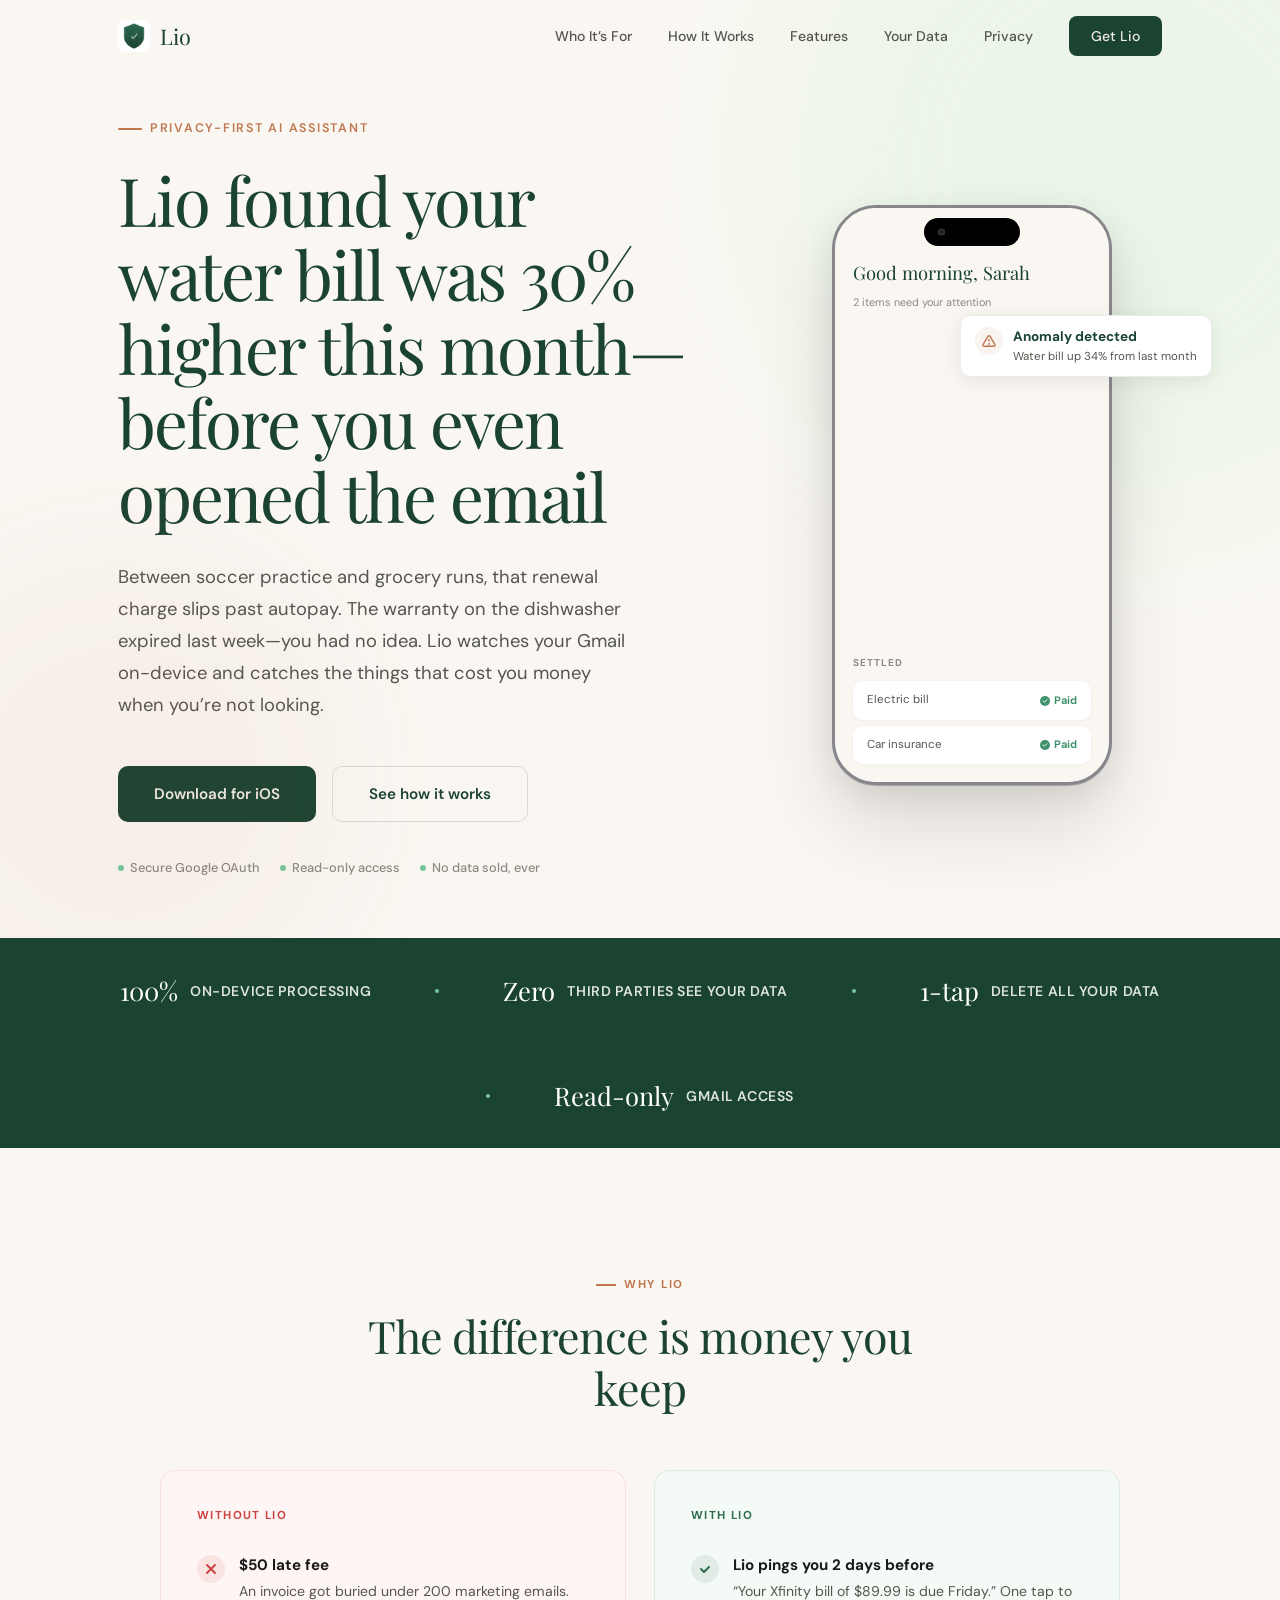
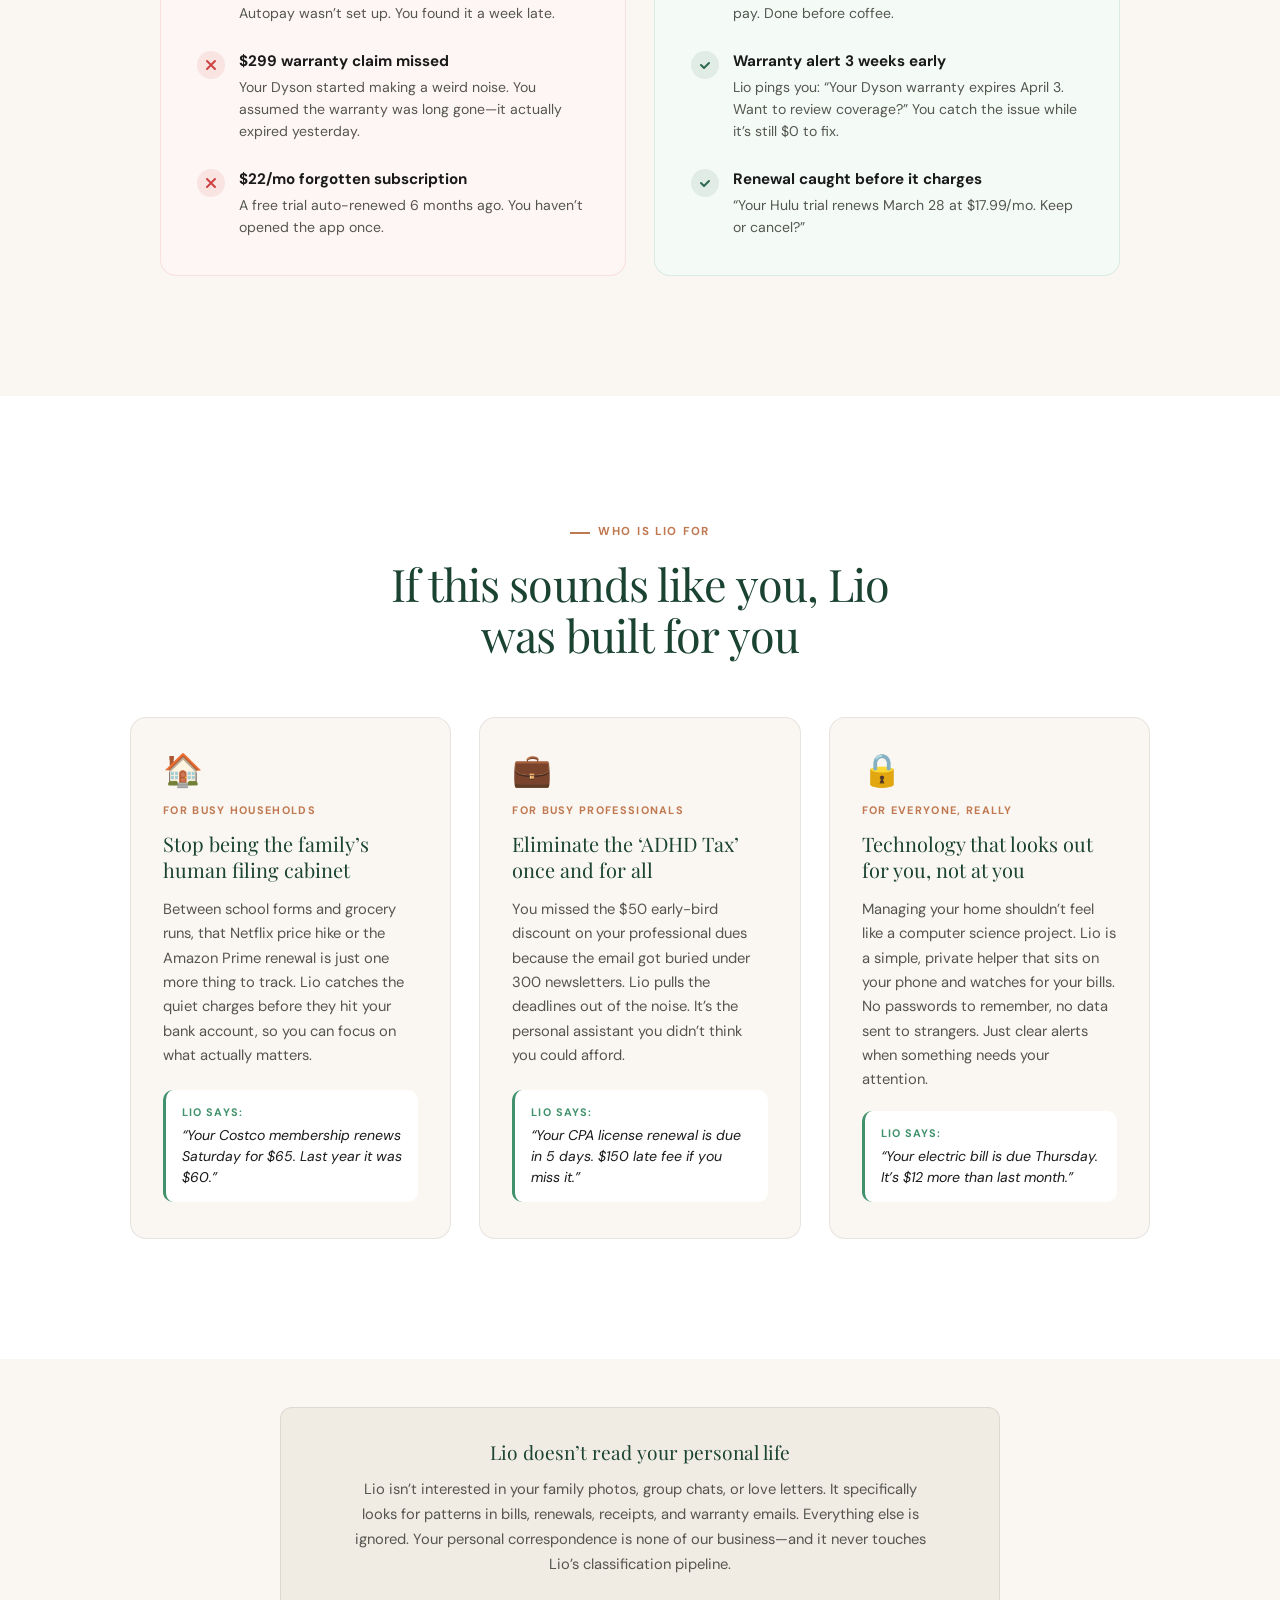
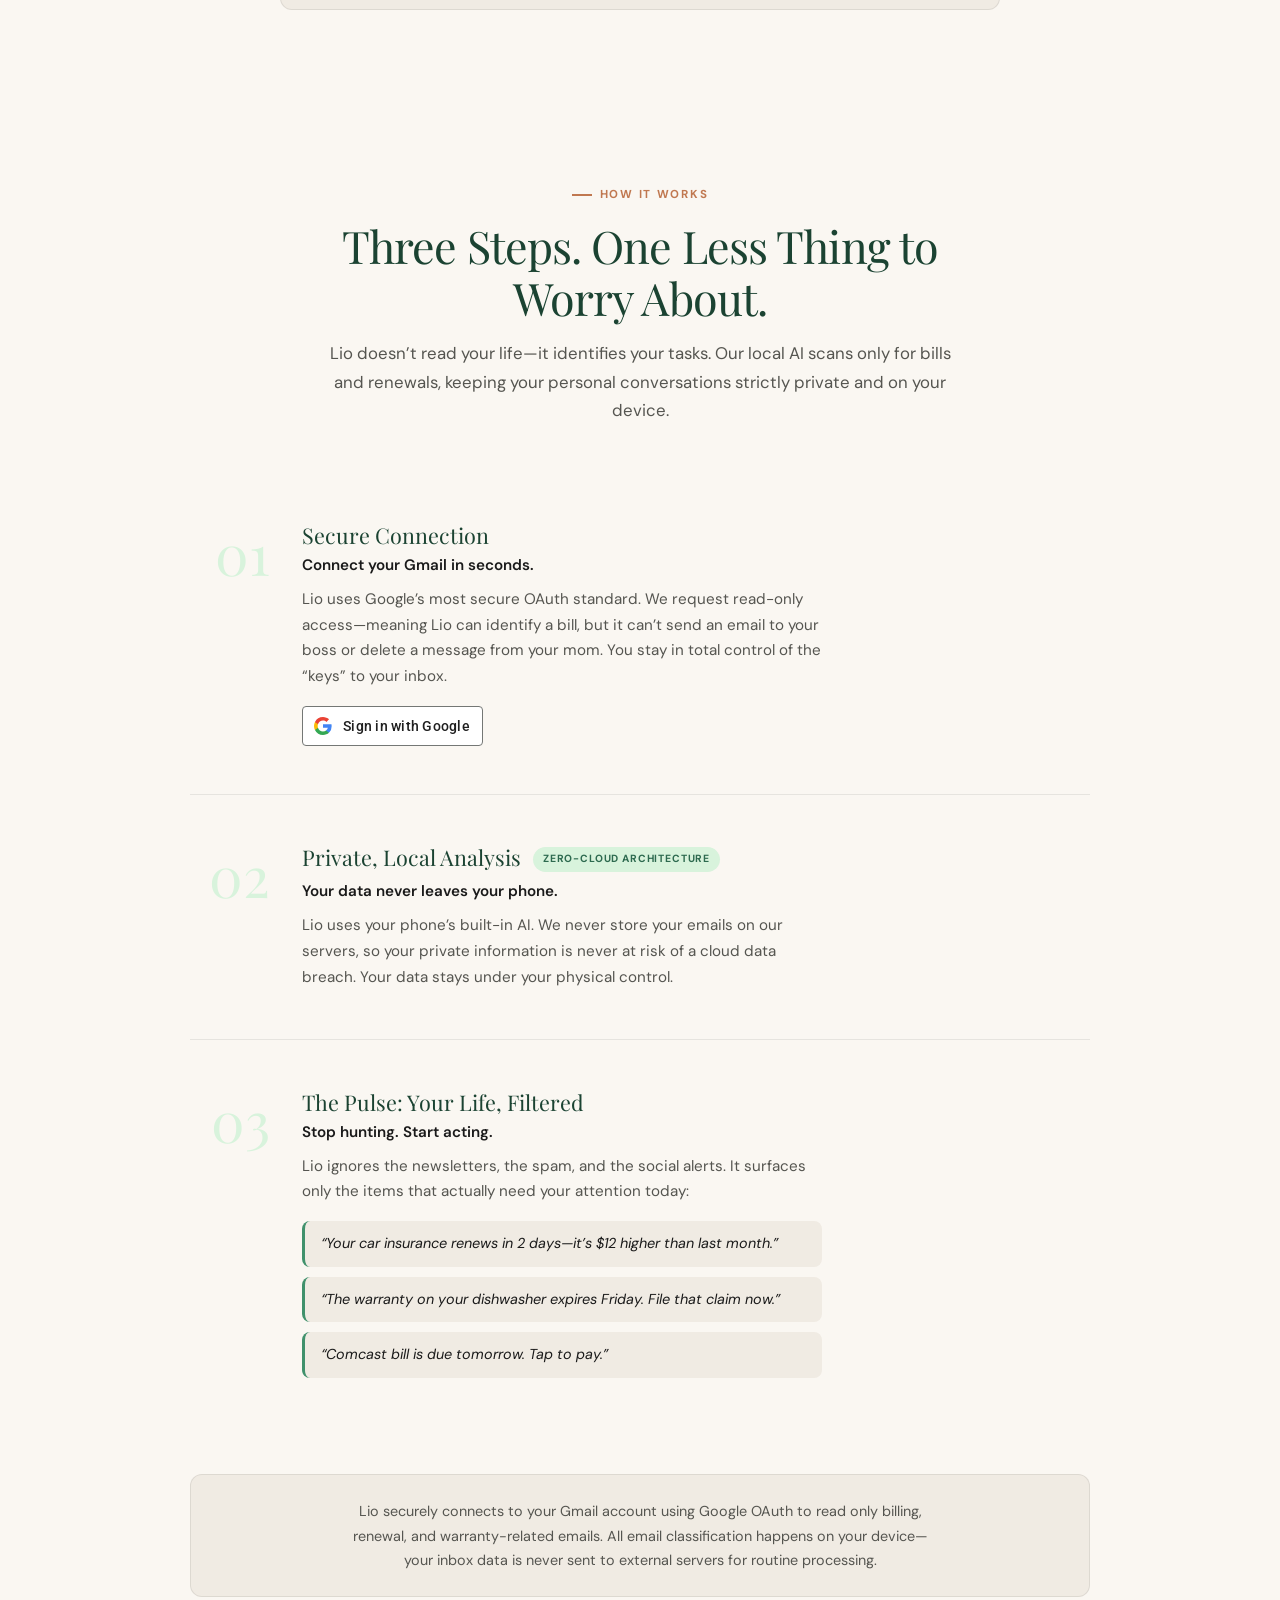
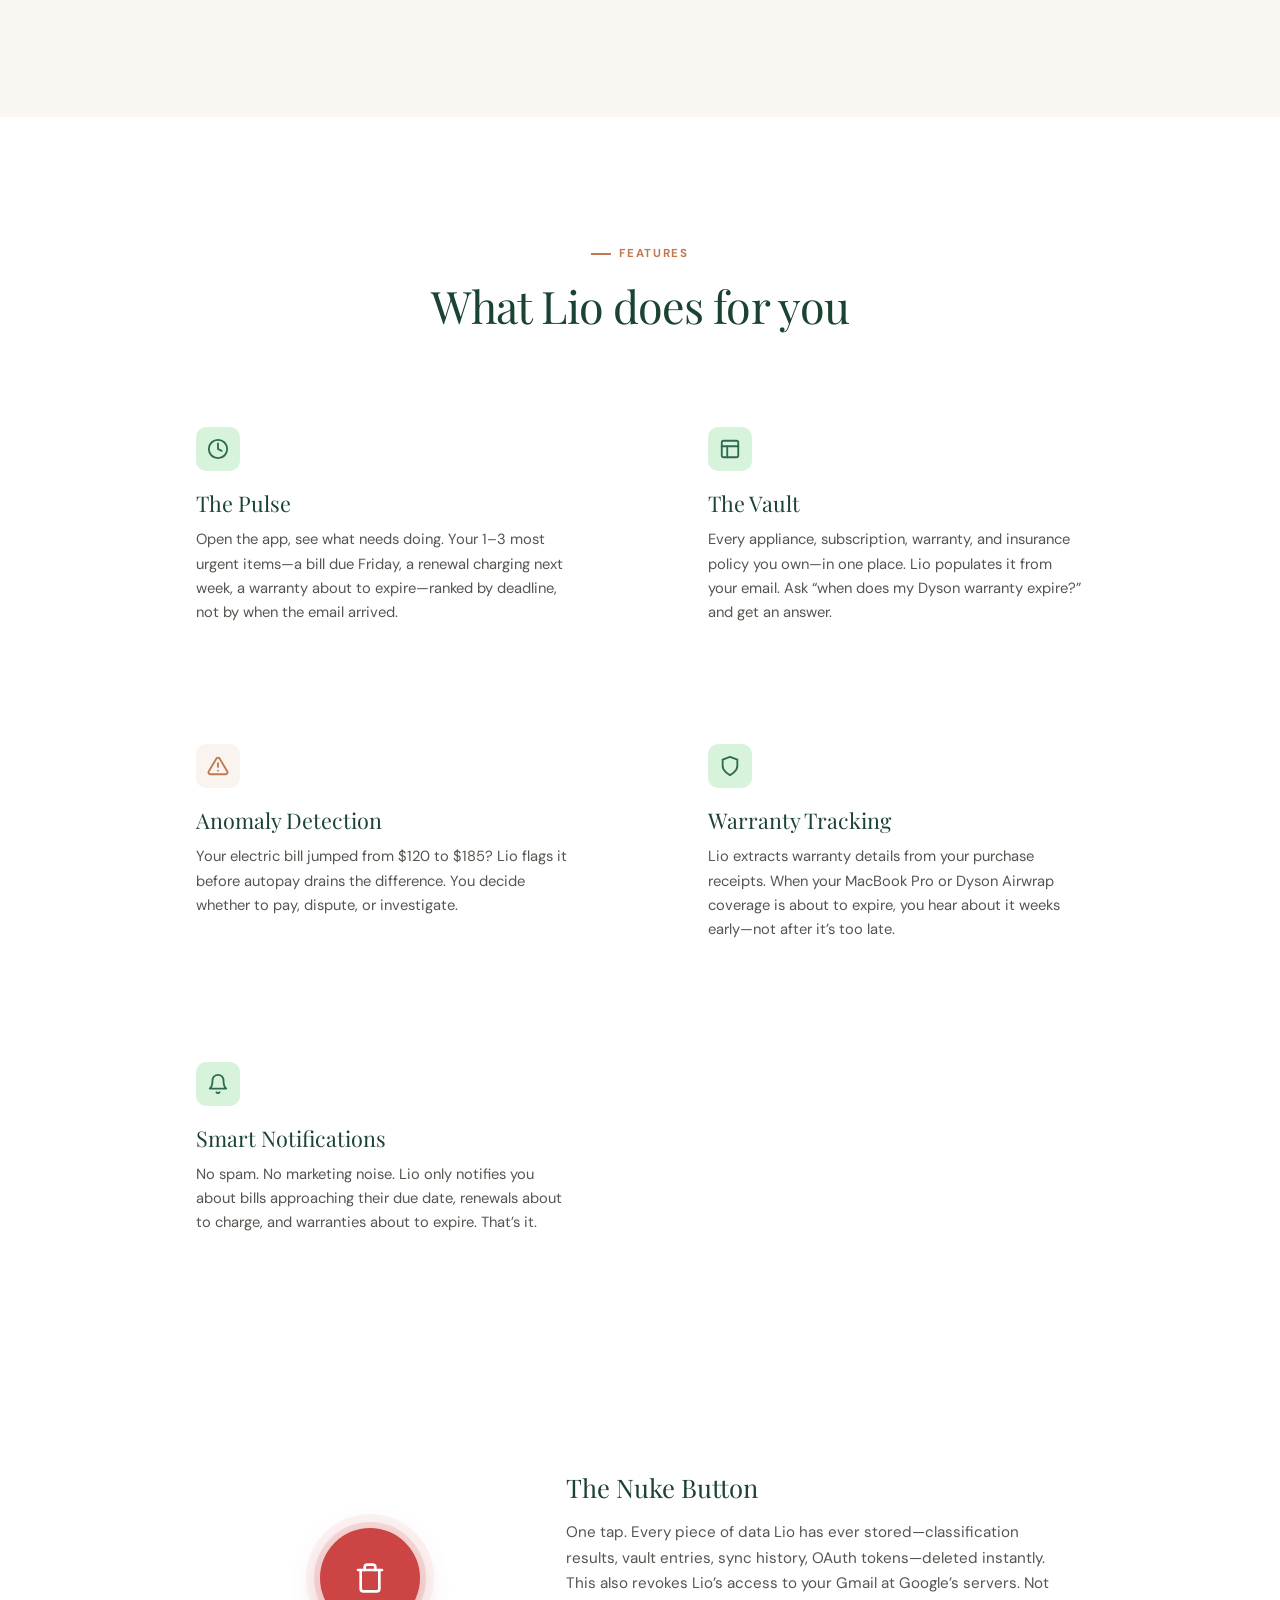
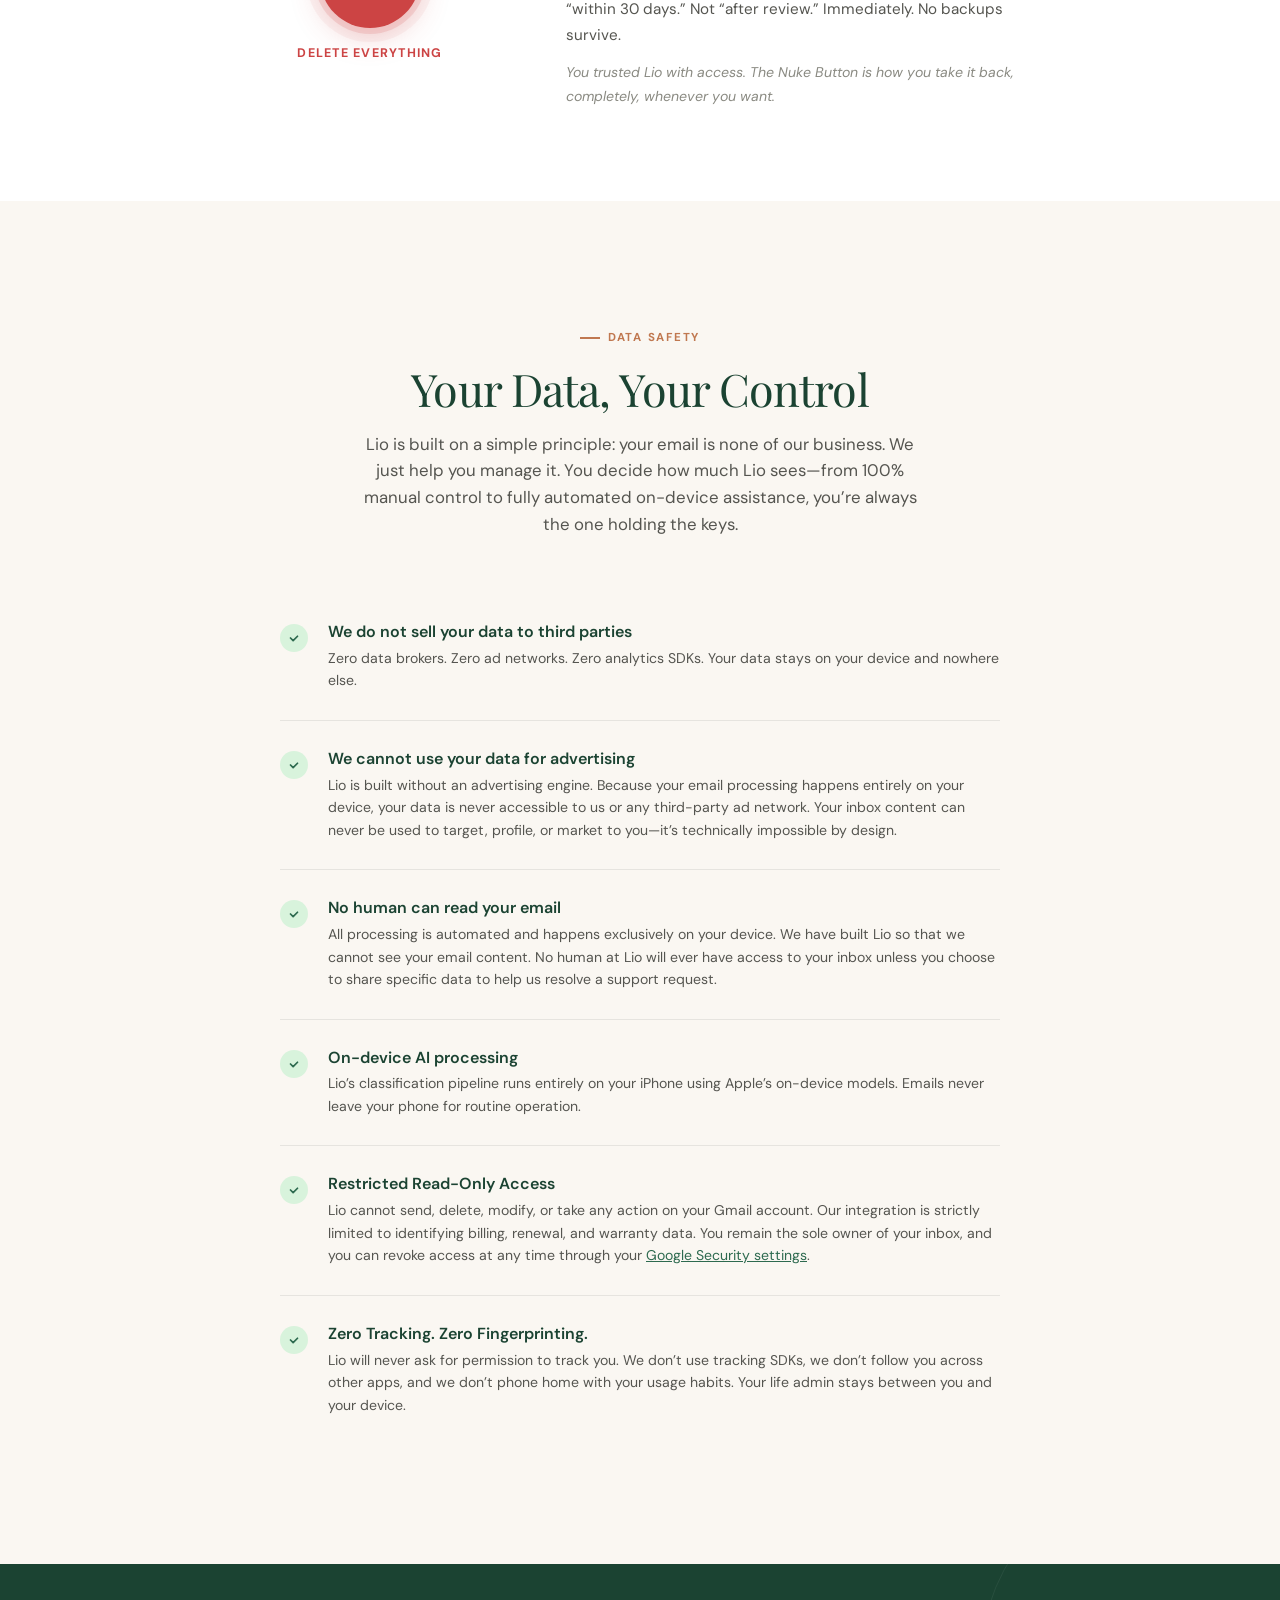
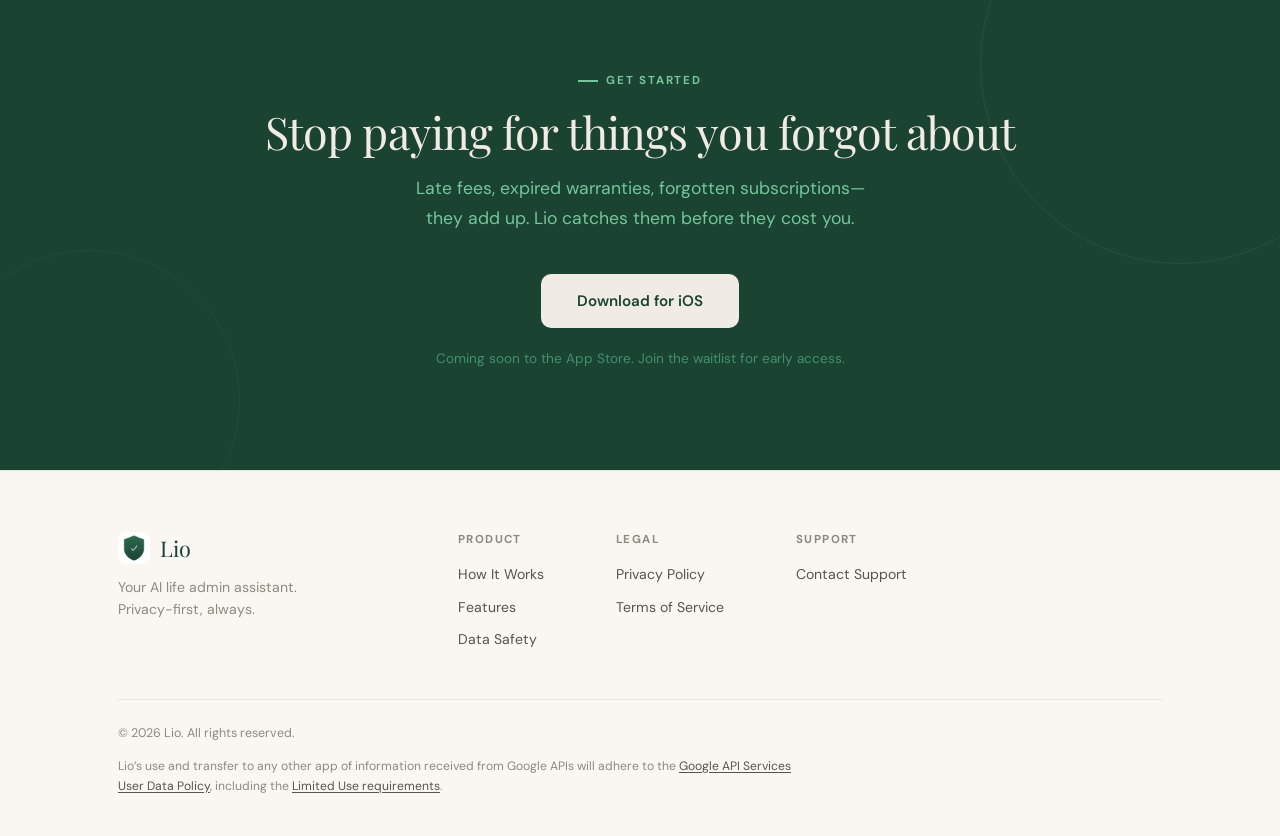
==== index.html @ 4fc25517 "v2: Persona-targeted landing page for Lio New "Who is Lio for?" section with three persona cards: - " ====
<!DOCTYPE html>
<html lang="en">
<head>
  <meta charset="UTF-8">
  <meta name="viewport" content="width=device-width, initial-scale=1.0">
  <title>Lio — Your AI Life Admin Assistant</title>
  <meta name="description" content="Lio scans your Gmail for bills, renewals, and warranties — so you never miss a payment or lose a receipt again. Privacy-first. On-device AI.">
  <meta property="og:title" content="Lio — Your AI Life Admin Assistant">
  <meta property="og:description" content="Lio found your water bill was 30% higher this month before you even opened the email.">
  <meta property="og:url" content="https://getlio.app">
  <meta property="og:type" content="website">
  <link rel="icon" href="/assets/favicon.png" type="image/png">
  <link rel="preconnect" href="https://fonts.googleapis.com">
  <link rel="preconnect" href="https://fonts.gstatic.com" crossorigin>
  <link href="https://fonts.googleapis.com/css2?family=DM+Sans:wght@400;500;600;700&family=Playfair+Display:ital,wght@0,400;0,600;1,400&family=JetBrains+Mono:wght@500;700&family=Roboto:wght@500&display=swap" rel="stylesheet">
  <link rel="stylesheet" href="/styles.css">
</head>
<body>

  <!-- ==================== Nav ==================== -->
  <nav class="nav">
    <div class="container nav-inner">
      <a href="/" class="nav-logo">
        <img src="/assets/logo.png" alt="Lio" class="logo-img" width="32" height="32">
        <span class="logo-text">Lio</span>
      </a>
      <div class="nav-links">
        <a href="#who">Who It&rsquo;s For</a>
        <a href="#how-it-works">How It Works</a>
        <a href="#features">Features</a>
        <a href="#your-data">Your Data</a>
        <a href="/privacy/">Privacy</a>
        <a href="#get-lio" class="btn-nav">Get Lio</a>
      </div>
      <button class="nav-toggle" aria-label="Toggle navigation">
        <span></span><span></span><span></span>
      </button>
    </div>
  </nav>

  <!-- ==================== Hero ==================== -->
  <section class="hero">
    <div class="container hero-inner">
      <div class="hero-content">
        <div class="hero-eyebrow">Privacy-first AI assistant</div>
        <h1>Lio found your water bill was 30% higher this month&mdash;before you even opened the email</h1>
        <p class="hero-body">Between soccer practice and grocery runs, that renewal charge slips past autopay. The warranty on the dishwasher expired last week&mdash;you had no idea. Lio watches your Gmail on-device and catches the things that cost you money when you&rsquo;re not looking.</p>
        <div class="hero-actions">
          <a href="#get-lio" class="btn btn-primary">Download for iOS</a>
          <a href="#how-it-works" class="btn btn-secondary">See how it works</a>
        </div>
        <div class="hero-proof">
          <span class="proof-chip"><span class="dot"></span> Secure Google OAuth</span>
          <span class="proof-chip"><span class="dot"></span> Read-only access</span>
          <span class="proof-chip"><span class="dot"></span> No data sold, ever</span>
        </div>
      </div>

      <div class="hero-visual">
        <div class="phone-wrap">
          <!-- Kitchen counter context -->
          <div class="phone-context">
            <div class="phone-shadow"></div>
          </div>
          <div class="phone">
            <div class="phone-notch" aria-hidden="true"></div>
            <div class="phone-screen">
              <div class="ps-header">
                <span class="ps-greeting">Good morning, Sarah</span>
                <span class="ps-sub">2 items need your attention</span>
              </div>
              <div class="ps-cards">
                <div class="ps-card">
                  <div class="ps-card-label">Due Friday</div>
                  <div class="ps-card-vendor">Xfinity Internet</div>
                  <div class="ps-card-amount">$89.99</div>
                  <span class="ps-card-btn">Pay Now</span>
                </div>
                <div class="ps-card">
                  <div class="ps-card-label">Warranty expires Apr 3</div>
                  <div class="ps-card-vendor">MacBook Pro 14&Prime;</div>
                  <div class="ps-card-amount">16 days left</div>
                  <span class="ps-card-btn">View Coverage</span>
                </div>
                <div class="ps-card">
                  <div class="ps-card-label">Renews Mar 28</div>
                  <div class="ps-card-vendor">Dyson Airwrap Plan</div>
                  <div class="ps-card-amount">$14.99/mo</div>
                  <span class="ps-card-btn">Review</span>
                </div>
              </div>
              <div class="ps-settled">
                <div class="ps-settled-header">Settled</div>
                <div class="ps-mini">
                  <span class="ps-mini-name">Electric bill</span>
                  <span class="ps-mini-status">
                    <svg width="10" height="10" viewBox="0 0 16 16" fill="none"><circle cx="8" cy="8" r="8" fill="#40916C"/><path d="M5 8l2 2 4-4" stroke="#fff" stroke-width="1.5" stroke-linecap="round" stroke-linejoin="round"/></svg>
                    Paid
                  </span>
                </div>
                <div class="ps-mini">
                  <span class="ps-mini-name">Car insurance</span>
                  <span class="ps-mini-status">
                    <svg width="10" height="10" viewBox="0 0 16 16" fill="none"><circle cx="8" cy="8" r="8" fill="#40916C"/><path d="M5 8l2 2 4-4" stroke="#fff" stroke-width="1.5" stroke-linecap="round" stroke-linejoin="round"/></svg>
                    Paid
                  </span>
                </div>
              </div>
            </div>
          </div>
          <div class="phone-annotation">
            <span class="annotation-icon">
              <svg width="14" height="14" viewBox="0 0 24 24" fill="none" stroke="#C07850" stroke-width="2.5"><path d="M10.29 3.86L1.82 18a2 2 0 001.71 3h16.94a2 2 0 001.71-3L13.71 3.86a2 2 0 00-3.42 0z"/><line x1="12" y1="9" x2="12" y2="13"/><circle cx="12" cy="17" r="0.5" fill="#C07850"/></svg>
            </span>
            <div>
              <strong>Anomaly detected</strong>
              Water bill up 34% from last month
            </div>
          </div>
        </div>
      </div>
    </div>
  </section>

  <!-- ==================== Stats Bar ==================== -->
  <section class="stats-bar">
    <div class="container">
      <div class="stats-track">
        <div class="stat-item">
          <span class="stat-val">100%</span>
          <span class="stat-lbl">On-device processing</span>
        </div>
        <span class="stat-dot"></span>
        <div class="stat-item">
          <span class="stat-val">Zero</span>
          <span class="stat-lbl">Third parties see your data</span>
        </div>
        <span class="stat-dot"></span>
        <div class="stat-item">
          <span class="stat-val">1-tap</span>
          <span class="stat-lbl">Delete all your data</span>
        </div>
        <span class="stat-dot"></span>
        <div class="stat-item">
          <span class="stat-val">Read-only</span>
          <span class="stat-lbl">Gmail access</span>
        </div>
      </div>
    </div>
  </section>

  <!-- ==================== Before / After ==================== -->
  <section class="section" id="before-after">
    <div class="container">
      <div style="text-align:center; max-width:560px; margin: 0 auto 56px;">
        <span class="section-label reveal">Why Lio</span>
        <h2 class="reveal">The difference is money you keep</h2>
      </div>

      <div class="ba-grid">
        <div class="ba-card ba-before reveal">
          <div class="ba-label">Without Lio</div>
          <div class="ba-items">
            <div class="ba-item">
              <span class="ba-icon ba-icon-bad">
                <svg width="16" height="16" viewBox="0 0 16 16" fill="none"><path d="M4 4l8 8M12 4l-8 8" stroke="#C44" stroke-width="2" stroke-linecap="round"/></svg>
              </span>
              <div>
                <strong>$50 late fee</strong>
                <p>An invoice got buried under 200 marketing emails. Autopay wasn&rsquo;t set up. You found it a week late.</p>
              </div>
            </div>
            <div class="ba-item">
              <span class="ba-icon ba-icon-bad">
                <svg width="16" height="16" viewBox="0 0 16 16" fill="none"><path d="M4 4l8 8M12 4l-8 8" stroke="#C44" stroke-width="2" stroke-linecap="round"/></svg>
              </span>
              <div>
                <strong>$299 warranty claim missed</strong>
                <p>Your Dyson started making a weird noise. You assumed the warranty was long gone&mdash;it actually expired yesterday.</p>
              </div>
            </div>
            <div class="ba-item">
              <span class="ba-icon ba-icon-bad">
                <svg width="16" height="16" viewBox="0 0 16 16" fill="none"><path d="M4 4l8 8M12 4l-8 8" stroke="#C44" stroke-width="2" stroke-linecap="round"/></svg>
              </span>
              <div>
                <strong>$22/mo forgotten subscription</strong>
                <p>A free trial auto-renewed 6 months ago. You haven&rsquo;t opened the app once.</p>
              </div>
            </div>
          </div>
        </div>

        <div class="ba-card ba-after reveal">
          <div class="ba-label ba-label-good">With Lio</div>
          <div class="ba-items">
            <div class="ba-item">
              <span class="ba-icon ba-icon-good">
                <svg width="16" height="16" viewBox="0 0 16 16" fill="none"><path d="M4 8l3 3 5-5" stroke="#2D6A4F" stroke-width="2" stroke-linecap="round" stroke-linejoin="round"/></svg>
              </span>
              <div>
                <strong>Lio pings you 2 days before</strong>
                <p>&ldquo;Your Xfinity bill of $89.99 is due Friday.&rdquo; One tap to pay. Done before coffee.</p>
              </div>
            </div>
            <div class="ba-item">
              <span class="ba-icon ba-icon-good">
                <svg width="16" height="16" viewBox="0 0 16 16" fill="none"><path d="M4 8l3 3 5-5" stroke="#2D6A4F" stroke-width="2" stroke-linecap="round" stroke-linejoin="round"/></svg>
              </span>
              <div>
                <strong>Warranty alert 3 weeks early</strong>
                <p>Lio pings you: &ldquo;Your Dyson warranty expires April 3. Want to review coverage?&rdquo; You catch the issue while it&rsquo;s still $0 to fix.</p>
              </div>
            </div>
            <div class="ba-item">
              <span class="ba-icon ba-icon-good">
                <svg width="16" height="16" viewBox="0 0 16 16" fill="none"><path d="M4 8l3 3 5-5" stroke="#2D6A4F" stroke-width="2" stroke-linecap="round" stroke-linejoin="round"/></svg>
              </span>
              <div>
                <strong>Renewal caught before it charges</strong>
                <p>&ldquo;Your Hulu trial renews March 28 at $17.99/mo. Keep or cancel?&rdquo;</p>
              </div>
            </div>
          </div>
        </div>
      </div>
    </div>
  </section>

  <!-- ==================== Who Is Lio For ==================== -->
  <section class="section personas-section" id="who">
    <div class="container">
      <div style="text-align:center; max-width:560px; margin: 0 auto 56px;">
        <span class="section-label reveal">Who is Lio for</span>
        <h2 class="reveal">If this sounds like you, Lio was built for you</h2>
      </div>

      <div class="persona-grid stagger">
        <!-- Busy Parent -->
        <div class="persona-card reveal">
          <div class="persona-emoji">&#x1F3E0;</div>
          <div class="persona-tag">For busy households</div>
          <h3>Stop being the family&rsquo;s human filing cabinet</h3>
          <p>Between school forms and grocery runs, that Netflix price hike or the Amazon Prime renewal is just one more thing to track. Lio catches the quiet charges before they hit your bank account, so you can focus on what actually matters.</p>
          <div class="persona-example">
            <span class="persona-example-label">Lio says:</span>
            &ldquo;Your Costco membership renews Saturday for $65. Last year it was $60.&rdquo;
          </div>
        </div>

        <!-- Disorganized Professional -->
        <div class="persona-card reveal">
          <div class="persona-emoji">&#x1F4BC;</div>
          <div class="persona-tag">For busy professionals</div>
          <h3>Eliminate the &lsquo;ADHD Tax&rsquo; once and for all</h3>
          <p>You missed the $50 early-bird discount on your professional dues because the email got buried under 300 newsletters. Lio pulls the deadlines out of the noise. It&rsquo;s the personal assistant you didn&rsquo;t think you could afford.</p>
          <div class="persona-example">
            <span class="persona-example-label">Lio says:</span>
            &ldquo;Your CPA license renewal is due in 5 days. $150 late fee if you miss it.&rdquo;
          </div>
        </div>

        <!-- Non-tech savvy -->
        <div class="persona-card reveal">
          <div class="persona-emoji">&#x1F512;</div>
          <div class="persona-tag">For everyone, really</div>
          <h3>Technology that looks out for you, not at you</h3>
          <p>Managing your home shouldn&rsquo;t feel like a computer science project. Lio is a simple, private helper that sits on your phone and watches for your bills. No passwords to remember, no data sent to strangers. Just clear alerts when something needs your attention.</p>
          <div class="persona-example">
            <span class="persona-example-label">Lio says:</span>
            &ldquo;Your electric bill is due Thursday. It&rsquo;s $12 more than last month.&rdquo;
          </div>
        </div>
      </div>
    </div>
  </section>

  <!-- ==================== What Lio Doesn't Do ==================== -->
  <section class="not-section">
    <div class="container">
      <div class="not-inner reveal">
        <h3>Lio doesn&rsquo;t read your personal life</h3>
        <p>Lio isn&rsquo;t interested in your family photos, group chats, or love letters. It specifically looks for patterns in bills, renewals, receipts, and warranty emails. Everything else is ignored. Your personal correspondence is none of our business&mdash;and it never touches Lio&rsquo;s classification pipeline.</p>
      </div>
    </div>
  </section>

  <!-- ==================== How It Works ==================== -->
  <section class="section" id="how-it-works">
    <div class="container">
      <div class="container-narrow" style="text-align:center; margin-bottom: 48px;">
        <span class="section-label reveal">How it works</span>
        <h2 class="reveal">Three Steps. One Less Thing to Worry About.</h2>
        <p class="reveal" style="color:var(--text-mid); font-size:1.05rem; margin-top:16px; line-height:1.7;">Lio doesn&rsquo;t read your life&mdash;it identifies your tasks. Our local AI scans only for bills and renewals, keeping your personal conversations strictly private and on your device.</p>
      </div>

      <div class="hiw-steps">
        <div class="hiw-step reveal">
          <div class="hiw-num">01</div>
          <div>
            <h3>Secure Connection</h3>
            <p class="hiw-lead">Connect your Gmail in seconds.</p>
            <p>Lio uses Google&rsquo;s most secure OAuth standard. We request read-only access&mdash;meaning Lio can identify a bill, but it can&rsquo;t send an email to your boss or delete a message from your mom. You stay in total control of the &ldquo;keys&rdquo; to your inbox.</p>
            <!-- Official Google Sign-In button: Roboto Medium 14px, Google brand colors, 8px icon padding -->
            <button type="button" class="g-signin" aria-label="Sign in with Google" disabled>
              <div class="g-signin-icon">
                <svg width="18" height="18" viewBox="0 0 18 18"><path d="M17.64 9.2a10.3 10.3 0 0 0-.16-1.84H9v3.48h4.84a4.14 4.14 0 0 1-1.8 2.72v2.26h2.92A8.78 8.78 0 0 0 17.64 9.2z" fill="#4285F4"/><path d="M9 18c2.43 0 4.47-.8 5.96-2.18l-2.92-2.26c-.8.54-1.83.86-3.04.86-2.34 0-4.32-1.58-5.03-3.71H.96v2.33A9 9 0 0 0 9 18z" fill="#34A853"/><path d="M3.97 10.71A5.41 5.41 0 0 1 3.68 9c0-.59.1-1.17.28-1.71V4.96H.96A9 9 0 0 0 0 9c0 1.45.35 2.82.96 4.04l3.01-2.33z" fill="#FBBC05"/><path d="M9 3.58c1.32 0 2.51.45 3.44 1.35l2.58-2.58C13.46.89 11.43 0 9 0A9 9 0 0 0 .96 4.96l3.01 2.33C4.68 5.16 6.66 3.58 9 3.58z" fill="#EA4335"/></svg>
              </div>
              <span class="g-signin-text">Sign in with Google</span>
            </button>
          </div>
        </div>

        <div class="hiw-step reveal">
          <div class="hiw-num">02</div>
          <div>
            <div class="hiw-title-row">
              <h3>Private, Local Analysis</h3>
              <span class="hiw-badge">Zero-Cloud Architecture</span>
            </div>
            <p class="hiw-lead">Your data never leaves your phone.</p>
            <p>Lio uses your phone&rsquo;s built-in AI. We never store your emails on our servers, so your private information is never at risk of a cloud data breach. Your data stays under your physical control.</p>
          </div>
        </div>

        <div class="hiw-step reveal">
          <div class="hiw-num">03</div>
          <div>
            <h3>The Pulse: Your Life, Filtered</h3>
            <p class="hiw-lead">Stop hunting. Start acting.</p>
            <p>Lio ignores the newsletters, the spam, and the social alerts. It surfaces only the items that actually need your attention today:</p>
            <div class="hiw-examples">
              <div class="hiw-example">&ldquo;Your car insurance renews in 2 days&mdash;it&rsquo;s $12 higher than last month.&rdquo;</div>
              <div class="hiw-example">&ldquo;The warranty on your dishwasher expires Friday. File that claim now.&rdquo;</div>
              <div class="hiw-example">&ldquo;Comcast bill is due tomorrow. Tap to pay.&rdquo;</div>
            </div>
          </div>
        </div>
      </div>

      <div class="hiw-footer reveal">
        <p>Lio securely connects to your Gmail account using Google OAuth to read only billing, renewal, and warranty-related emails. All email classification happens on your device&mdash;your inbox data is never sent to external servers for routine processing.</p>
      </div>
    </div>
  </section>

  <!-- ==================== Features ==================== -->
  <section class="section features-section" id="features">
    <div class="container">
      <div style="text-align:center; max-width: 560px; margin: 0 auto 20px;">
        <span class="section-label reveal">Features</span>
        <h2 class="reveal">What Lio does for you</h2>
      </div>

      <div class="feat-grid stagger">
        <div class="feat reveal">
          <div class="feat-icon green">
            <svg viewBox="0 0 24 24"><circle cx="12" cy="12" r="10"/><path d="M12 6v6l4 2"/></svg>
          </div>
          <h3>The Pulse</h3>
          <p>Open the app, see what needs doing. Your 1&ndash;3 most urgent items&mdash;a bill due Friday, a renewal charging next week, a warranty about to expire&mdash;ranked by deadline, not by when the email arrived.</p>
        </div>

        <div class="feat reveal">
          <div class="feat-icon green">
            <svg viewBox="0 0 24 24"><rect x="3" y="3" width="18" height="18" rx="2"/><path d="M3 9h18M9 21V9"/></svg>
          </div>
          <h3>The Vault</h3>
          <p>Every appliance, subscription, warranty, and insurance policy you own&mdash;in one place. Lio populates it from your email. Ask &ldquo;when does my Dyson warranty expire?&rdquo; and get an answer.</p>
        </div>

        <div class="feat reveal">
          <div class="feat-icon terra">
            <svg viewBox="0 0 24 24"><path d="M10.29 3.86L1.82 18a2 2 0 001.71 3h16.94a2 2 0 001.71-3L13.71 3.86a2 2 0 00-3.42 0z"/><line x1="12" y1="9" x2="12" y2="13"/><line x1="12" y1="17" x2="12.01" y2="17"/></svg>
          </div>
          <h3>Anomaly Detection</h3>
          <p>Your electric bill jumped from $120 to $185? Lio flags it before autopay drains the difference. You decide whether to pay, dispute, or investigate.</p>
        </div>

        <div class="feat reveal">
          <div class="feat-icon green">
            <svg viewBox="0 0 24 24"><path d="M12 22s8-4 8-10V5l-8-3-8 3v7c0 6 8 10 8 10z"/></svg>
          </div>
          <h3>Warranty Tracking</h3>
          <p>Lio extracts warranty details from your purchase receipts. When your MacBook Pro or Dyson Airwrap coverage is about to expire, you hear about it weeks early&mdash;not after it&rsquo;s too late.</p>
        </div>

        <div class="feat reveal">
          <div class="feat-icon green">
            <svg viewBox="0 0 24 24"><path d="M18 8A6 6 0 006 8c0 7-3 9-3 9h18s-3-2-3-9"/><path d="M13.73 21a2 2 0 01-3.46 0"/></svg>
          </div>
          <h3>Smart Notifications</h3>
          <p>No spam. No marketing noise. Lio only notifies you about bills approaching their due date, renewals about to charge, and warranties about to expire. That&rsquo;s it.</p>
        </div>
      </div>
    </div>
  </section>

  <!-- ==================== Nuke Button (standalone) ==================== -->
  <section class="nuke-section">
    <div class="container">
      <div class="nuke-inner reveal">
        <div class="nuke-visual">
          <div class="nuke-btn-demo">
            <div class="nuke-circle">
              <svg width="32" height="32" viewBox="0 0 24 24" fill="none" stroke="#fff" stroke-width="2" stroke-linecap="round" stroke-linejoin="round"><polyline points="3 6 5 6 21 6"/><path d="M19 6v14a2 2 0 01-2 2H7a2 2 0 01-2-2V6m3 0V4a2 2 0 012-2h4a2 2 0 012 2v2"/></svg>
            </div>
            <span class="nuke-label-text">Delete Everything</span>
          </div>
        </div>
        <div class="nuke-copy">
          <h3>The Nuke Button</h3>
          <p>One tap. Every piece of data Lio has ever stored&mdash;classification results, vault entries, sync history, OAuth tokens&mdash;deleted instantly. This also revokes Lio&rsquo;s access to your Gmail at Google&rsquo;s servers. Not &ldquo;within 30 days.&rdquo; Not &ldquo;after review.&rdquo; Immediately. No backups survive.</p>
          <p class="nuke-sub">You trusted Lio with access. The Nuke Button is how you take it back, completely, whenever you want.</p>
        </div>
      </div>
    </div>
  </section>

  <!-- ==================== Your Data ==================== -->
  <section class="section" id="your-data">
    <div class="container">
      <div class="safety-intro reveal">
        <span class="section-label">Data Safety</span>
        <h2>Your Data, Your Control</h2>
        <p>Lio is built on a simple principle: your email is none of our business. We just help you manage it. You decide how much Lio sees&mdash;from 100% manual control to fully automated on-device assistance, you&rsquo;re always the one holding the keys.</p>
      </div>

      <div class="safety-list">
        <div class="safety-item reveal">
          <div class="safety-check">
            <svg viewBox="0 0 16 16" fill="none"><path d="M4 8l3 3 5-5" stroke="#2D6A4F" stroke-width="2" stroke-linecap="round" stroke-linejoin="round"/></svg>
          </div>
          <div>
            <h3>We do not sell your data to third parties</h3>
            <p>Zero data brokers. Zero ad networks. Zero analytics SDKs. Your data stays on your device and nowhere else.</p>
          </div>
        </div>

        <div class="safety-item reveal">
          <div class="safety-check">
            <svg viewBox="0 0 16 16" fill="none"><path d="M4 8l3 3 5-5" stroke="#2D6A4F" stroke-width="2" stroke-linecap="round" stroke-linejoin="round"/></svg>
          </div>
          <div>
            <h3>We cannot use your data for advertising</h3>
            <p>Lio is built without an advertising engine. Because your email processing happens entirely on your device, your data is never accessible to us or any third-party ad network. Your inbox content can never be used to target, profile, or market to you&mdash;it&rsquo;s technically impossible by design.</p>
          </div>
        </div>

        <div class="safety-item reveal">
          <div class="safety-check">
            <svg viewBox="0 0 16 16" fill="none"><path d="M4 8l3 3 5-5" stroke="#2D6A4F" stroke-width="2" stroke-linecap="round" stroke-linejoin="round"/></svg>
          </div>
          <div>
            <h3>No human can read your email</h3>
            <p>All processing is automated and happens exclusively on your device. We have built Lio so that we cannot see your email content. No human at Lio will ever have access to your inbox unless you choose to share specific data to help us resolve a support request.</p>
          </div>
        </div>

        <div class="safety-item reveal">
          <div class="safety-check">
            <svg viewBox="0 0 16 16" fill="none"><path d="M4 8l3 3 5-5" stroke="#2D6A4F" stroke-width="2" stroke-linecap="round" stroke-linejoin="round"/></svg>
          </div>
          <div>
            <h3>On-device AI processing</h3>
            <p>Lio&rsquo;s classification pipeline runs entirely on your iPhone using Apple&rsquo;s on-device models. Emails never leave your phone for routine operation.</p>
          </div>
        </div>

        <div class="safety-item reveal">
          <div class="safety-check">
            <svg viewBox="0 0 16 16" fill="none"><path d="M4 8l3 3 5-5" stroke="#2D6A4F" stroke-width="2" stroke-linecap="round" stroke-linejoin="round"/></svg>
          </div>
          <div>
            <h3>Restricted Read-Only Access</h3>
            <p>Lio cannot send, delete, modify, or take any action on your Gmail account. Our integration is strictly limited to identifying billing, renewal, and warranty data. You remain the sole owner of your inbox, and you can revoke access at any time through your <a href="https://myaccount.google.com/permissions" target="_blank" rel="noopener noreferrer" style="color:var(--green-700); text-decoration:underline;">Google Security settings</a>.</p>
          </div>
        </div>

        <div class="safety-item reveal">
          <div class="safety-check">
            <svg viewBox="0 0 16 16" fill="none"><path d="M4 8l3 3 5-5" stroke="#2D6A4F" stroke-width="2" stroke-linecap="round" stroke-linejoin="round"/></svg>
          </div>
          <div>
            <h3>Zero Tracking. Zero Fingerprinting.</h3>
            <p>Lio will never ask for permission to track you. We don&rsquo;t use tracking SDKs, we don&rsquo;t follow you across other apps, and we don&rsquo;t phone home with your usage habits. Your life admin stays between you and your device.</p>
          </div>
        </div>
      </div>
    </div>
  </section>

  <!-- ==================== CTA ==================== -->
  <section class="cta-section" id="get-lio">
    <div class="container" style="position:relative;">
      <span class="section-label reveal" style="justify-content:center;">Get Started</span>
      <h2 class="reveal">Stop paying for things you forgot about</h2>
      <p class="cta-body reveal">Late fees, expired warranties, forgotten subscriptions&mdash;they add up. Lio catches them before they cost you.</p>
      <div class="reveal">
        <a href="#" class="btn btn-primary">Download for iOS</a>
      </div>
      <p class="cta-note reveal">Coming soon to the App Store. Join the waitlist for early access.</p>
    </div>
  </section>

  <!-- ==================== Footer ==================== -->
  <footer class="footer">
    <div class="container">
      <div class="footer-grid">
        <div class="footer-brand">
          <a href="/" class="nav-logo">
            <img src="/assets/logo.png" alt="Lio" class="logo-img" width="32" height="32">
            <span class="logo-text">Lio</span>
          </a>
          <p>Your AI life admin assistant.<br>Privacy-first, always.</p>
        </div>
        <div class="footer-cols">
          <div class="footer-col">
            <h4>Product</h4>
            <a href="#how-it-works">How It Works</a>
            <a href="#features">Features</a>
            <a href="#your-data">Data Safety</a>
          </div>
          <div class="footer-col">
            <h4>Legal</h4>
            <a href="/privacy/">Privacy Policy</a>
            <a href="/terms/">Terms of Service</a>
          </div>
          <div class="footer-col">
            <h4>Support</h4>
            <a href="mailto:support@getlio.app">Contact Support</a>
          </div>
        </div>
      </div>
      <div class="footer-bottom">
        <p>&copy; 2026 Lio. All rights reserved.</p>
        <p class="limited-use">
          Lio&rsquo;s use and transfer to any other app of information received from Google APIs will adhere to the
          <a href="https://developers.google.com/terms/api-services-user-data-policy" target="_blank" rel="noopener noreferrer">Google API Services User Data Policy</a>,
          including the <a href="https://developers.google.com/terms/api-services-user-data-policy#additional_requirements_for_specific_api_scopes" target="_blank" rel="noopener noreferrer">Limited Use requirements</a>.
        </p>
      </div>
    </div>
  </footer>

  <script>
    // Mobile nav
    const toggle = document.querySelector('.nav-toggle');
    const links = document.querySelector('.nav-links');
    toggle?.addEventListener('click', () => {
      links.classList.toggle('active');
      toggle.classList.toggle('active');
    });

    // Smooth scroll
    document.querySelectorAll('a[href^="#"]').forEach(a => {
      a.addEventListener('click', e => {
        e.preventDefault();
        const t = document.querySelector(a.getAttribute('href'));
        if (t) { t.scrollIntoView({ behavior: 'smooth', block: 'start' }); }
        links?.classList.remove('active');
        toggle?.classList.remove('active');
      });
    });

    // Nav bg on scroll
    const nav = document.querySelector('.nav');
    window.addEventListener('scroll', () => {
      nav.classList.toggle('scrolled', scrollY > 20);
    }, { passive: true });

    // Scroll reveal
    const obs = new IntersectionObserver(entries => {
      entries.forEach(e => { if (e.isIntersecting) { e.target.classList.add('visible'); obs.unobserve(e.target); } });
    }, { threshold: 0.08, rootMargin: '0px 0px -30px 0px' });
    document.querySelectorAll('.reveal').forEach(el => obs.observe(el));
  </script>

</body>
</html>
---- styles.css ----
/* ============================================
   Lio — getlio.app

   Direction: Warm editorial. Like a well-designed
   financial app's marketing site — not a SaaS template.
   Light mode. Asymmetric. Lots of white space.
   Forest green + warm cream + terracotta accent.
   ============================================ */

@font-face {
  font-family: 'Fraunces';
  src: url('https://fonts.gstatic.com/s/fraunces/v31/6NUh6bt_1mI5USLaOCrgyZ0.woff2') format('woff2');
  font-weight: 400;
  font-style: normal;
  font-display: swap;
}

:root {
  --cream: #FAF7F2;
  --cream-dark: #F0EBE3;
  --white: #FFFFFF;

  --green-900: #1B4332;
  --green-700: #2D6A4F;
  --green-500: #40916C;
  --green-300: #74C69D;
  --green-100: #D8F3DC;

  --terra: #C07850;
  --terra-light: #E8A878;
  --terra-bg: rgba(192, 120, 80, 0.08);

  --text-dark: #1A1A1A;
  --text-mid: #555550;
  --text-light: #8A8A82;
  --text-on-dark: #F0EBE3;

  --border: rgba(0, 0, 0, 0.08);
  --border-dark: rgba(0, 0, 0, 0.12);

  --container: 1100px;
  --container-narrow: 680px;
  --nav-h: 72px;

  --font-serif: 'Playfair Display', Georgia, serif;
  --font-sans: 'DM Sans', -apple-system, BlinkMacSystemFont, sans-serif;
  --font-mono: 'JetBrains Mono', 'SF Mono', monospace;

  --ease: cubic-bezier(0.25, 0.46, 0.45, 0.94);
  --ease-bounce: cubic-bezier(0.34, 1.56, 0.64, 1);
}

/* ---- Reset ---- */
*, *::before, *::after { box-sizing: border-box; margin: 0; padding: 0; }
html { scroll-behavior: smooth; -webkit-font-smoothing: antialiased; }
body {
  font-family: var(--font-sans);
  background: var(--cream);
  color: var(--text-dark);
  line-height: 1.6;
  overflow-x: hidden;
}
a { color: inherit; text-decoration: none; }
img { max-width: 100%; display: block; }
ul, ol { list-style: none; }

.container { max-width: var(--container); margin: 0 auto; padding: 0 28px; }
.container-narrow { max-width: var(--container-narrow); margin: 0 auto; padding: 0 28px; }

/* ---- Typography ---- */
h1, h2, h3 { font-family: var(--font-serif); font-weight: 400; }
h1 { font-size: clamp(2.6rem, 5.5vw, 4.2rem); line-height: 1.1; letter-spacing: -0.03em; color: var(--green-900); }
h2 { font-size: clamp(2rem, 3.5vw, 3rem); line-height: 1.15; letter-spacing: -0.02em; color: var(--green-900); }
h3 { font-size: 1.35rem; line-height: 1.3; color: var(--green-900); }

/* ============================================
   Navigation
   ============================================ */
.nav {
  position: fixed;
  top: 0; left: 0; right: 0;
  z-index: 100;
  height: var(--nav-h);
  display: flex;
  align-items: center;
  transition: background 0.4s, box-shadow 0.4s;
}

.nav.scrolled {
  background: rgba(250, 247, 242, 0.92);
  backdrop-filter: blur(16px);
  -webkit-backdrop-filter: blur(16px);
  box-shadow: 0 1px 0 var(--border);
}

.nav-inner {
  display: flex;
  align-items: center;
  justify-content: space-between;
  width: 100%;
}

.nav-logo {
  display: flex;
  align-items: center;
  gap: 10px;
}

.logo-img { width: 32px; height: 32px; border-radius: 8px; }
.logo-text {
  font-family: var(--font-serif);
  font-size: 1.35rem;
  color: var(--green-900);
}

.nav-links { display: flex; align-items: center; gap: 36px; }
.nav-links a {
  font-size: 0.88rem;
  font-weight: 500;
  color: var(--text-mid);
  transition: color 0.2s;
}
.nav-links a:hover { color: var(--green-900); }

.btn-nav {
  padding: 9px 22px;
  background: var(--green-900);
  color: var(--text-on-dark) !important;
  border-radius: 8px;
  font-size: 0.85rem;
  font-weight: 600;
  transition: background 0.2s, transform 0.2s;
}
.btn-nav:hover { background: var(--green-700); transform: translateY(-1px); }

.nav-toggle {
  display: none;
  flex-direction: column;
  gap: 5px;
  background: none;
  border: none;
  cursor: pointer;
  padding: 4px;
}
.nav-toggle span {
  display: block; width: 22px; height: 2px;
  background: var(--green-900); border-radius: 2px;
  transition: transform 0.3s, opacity 0.3s;
}
.nav-toggle.active span:nth-child(1) { transform: rotate(45deg) translate(5px, 5px); }
.nav-toggle.active span:nth-child(2) { opacity: 0; }
.nav-toggle.active span:nth-child(3) { transform: rotate(-45deg) translate(5px, -5px); }

/* ============================================
   Buttons
   ============================================ */
.btn {
  display: inline-flex;
  align-items: center;
  gap: 8px;
  font-family: var(--font-sans);
  font-weight: 600;
  font-size: 0.95rem;
  border: none;
  cursor: pointer;
  transition: all 0.3s var(--ease);
  text-decoration: none;
}

.btn-primary {
  padding: 15px 36px;
  background: var(--green-900);
  color: var(--text-on-dark);
  border-radius: 10px;
}
.btn-primary:hover { background: var(--green-700); transform: translateY(-2px); box-shadow: 0 6px 24px rgba(27,67,50,0.2); }

.btn-secondary {
  padding: 15px 36px;
  background: transparent;
  color: var(--green-900);
  border: 1.5px solid var(--border-dark);
  border-radius: 10px;
}
.btn-secondary:hover { border-color: var(--green-900); background: rgba(27,67,50,0.03); }

/* ============================================
   Hero — Big, asymmetric, editorial
   ============================================ */
.hero {
  min-height: 100vh;
  display: flex;
  align-items: center;
  padding: calc(var(--nav-h) + 40px) 0 60px;
  position: relative;
  overflow: hidden;
}

/* Soft shape in background */
.hero::before {
  content: '';
  position: absolute;
  top: -20%;
  right: -15%;
  width: 700px;
  height: 700px;
  border-radius: 50%;
  background: var(--green-100);
  opacity: 0.4;
  filter: blur(80px);
  pointer-events: none;
}

.hero::after {
  content: '';
  position: absolute;
  bottom: -10%;
  left: -10%;
  width: 500px;
  height: 500px;
  border-radius: 50%;
  background: var(--terra-bg);
  opacity: 0.6;
  filter: blur(60px);
  pointer-events: none;
}

.hero-inner {
  display: grid;
  grid-template-columns: 1fr 380px;
  gap: 80px;
  align-items: center;
  position: relative;
}

.hero-eyebrow {
  display: inline-flex;
  align-items: center;
  gap: 8px;
  font-size: 0.78rem;
  font-weight: 600;
  text-transform: uppercase;
  letter-spacing: 0.14em;
  color: var(--terra);
  margin-bottom: 24px;
}

.hero-eyebrow::before {
  content: '';
  width: 24px;
  height: 2px;
  background: var(--terra);
  border-radius: 2px;
}

.hero h1 { margin-bottom: 28px; }

.hero h1 em {
  font-style: italic;
  color: var(--terra);
}

.hero-body {
  font-size: 1.15rem;
  color: var(--text-mid);
  max-width: 520px;
  margin-bottom: 44px;
  line-height: 1.75;
}

.hero-actions {
  display: flex;
  gap: 16px;
  flex-wrap: wrap;
  margin-bottom: 36px;
}

.hero-proof {
  display: flex;
  align-items: center;
  gap: 20px;
  flex-wrap: wrap;
}

.proof-chip {
  display: flex;
  align-items: center;
  gap: 6px;
  font-size: 0.8rem;
  color: var(--text-light);
  font-weight: 500;
}

.proof-chip .dot {
  width: 6px;
  height: 6px;
  border-radius: 50%;
  background: var(--green-300);
}

/* ---- Phone Mockup — iPhone 15 Pro style ---- */
.phone-wrap { position: relative; }

.phone {
  width: 280px;
  height: 580px;
  background: var(--white);
  border-radius: 44px;
  border: 3px solid #86868B; /* titanium frame */
  padding: 0;
  position: relative;
  overflow: hidden;
  box-shadow:
    inset 0 0 0 1px rgba(255,255,255,0.15),
    0 1px 0 0 #A1A1A6,
    0 40px 80px rgba(0,0,0,0.12),
    0 10px 30px rgba(0,0,0,0.08);
  margin: 0 auto;
  transform: none;
}

/* Titanium side buttons */
.phone::before {
  content: '';
  position: absolute;
  right: -4px;
  top: 140px;
  width: 4px;
  height: 48px;
  background: #86868B;
  border-radius: 0 3px 3px 0;
}

.phone::after {
  content: '';
  position: absolute;
  left: -4px;
  top: 120px;
  width: 4px;
  height: 28px;
  background: #86868B;
  border-radius: 3px 0 0 3px;
  box-shadow: 0 40px 0 #86868B; /* second button below */
}

/* Dynamic Island (replaces notch) */
.phone-notch {
  position: absolute;
  top: 10px;
  left: 50%;
  transform: translateX(-50%);
  width: 96px;
  height: 28px;
  background: #000;
  border-radius: 20px;
  z-index: 5;
}

/* Status bar dots inside Dynamic Island */
.phone-notch::before {
  content: '';
  position: absolute;
  left: 14px;
  top: 50%;
  transform: translateY(-50%);
  width: 7px;
  height: 7px;
  border-radius: 50%;
  background: #1D1D1F;
  box-shadow: inset 0 0 0 1.5px #333;
}

.phone-screen {
  width: 100%;
  height: 100%;
  background: var(--cream);
  padding: 50px 18px 18px;
  display: flex;
  flex-direction: column;
  border-radius: 41px;
}

.ps-header {
  margin-bottom: 16px;
}

.ps-greeting {
  font-family: var(--font-serif);
  font-size: 1.15rem;
  color: var(--green-900);
  display: block;
}

.ps-sub {
  font-size: 0.68rem;
  color: var(--text-light);
  margin-top: 2px;
}

/* Animated card stack */
.ps-cards {
  position: relative;
  height: 165px;
  margin-bottom: 12px;
}

.ps-card {
  position: absolute;
  width: 100%;
  background: var(--white);
  border-radius: 14px;
  padding: 14px 16px;
  box-shadow: 0 2px 12px rgba(0,0,0,0.06);
  border-left: 4px solid transparent;
  opacity: 0;
  transform: translateY(10px) scale(0.98);
  animation: cardSwap 9s ease-in-out infinite;
}

.ps-card:nth-child(1) { animation-delay: 0s; border-left-color: #C44; }
.ps-card:nth-child(2) { animation-delay: 3s; border-left-color: var(--terra); }
.ps-card:nth-child(3) { animation-delay: 6s; border-left-color: var(--green-500); }

@keyframes cardSwap {
  0%   { opacity: 0; transform: translateY(10px) scale(0.98); }
  5%   { opacity: 1; transform: translateY(0) scale(1); }
  30%  { opacity: 1; transform: translateY(0) scale(1); }
  35%  { opacity: 0; transform: translateY(-6px) scale(0.98); }
  100% { opacity: 0; }
}

.ps-card-label {
  font-size: 0.6rem;
  font-weight: 700;
  text-transform: uppercase;
  letter-spacing: 0.08em;
  margin-bottom: 6px;
}

.ps-card:nth-child(1) .ps-card-label { color: #C44; }
.ps-card:nth-child(2) .ps-card-label { color: var(--terra); }
.ps-card:nth-child(3) .ps-card-label { color: var(--green-500); }

.ps-card-vendor {
  font-weight: 600;
  font-size: 0.88rem;
  color: var(--green-900);
}

.ps-card-amount {
  font-family: var(--font-mono);
  font-size: 1.5rem;
  font-weight: 700;
  color: var(--green-900);
  margin: 6px 0 10px;
}

.ps-card-btn {
  display: inline-block;
  padding: 6px 16px;
  background: var(--green-900);
  color: var(--text-on-dark);
  border-radius: 6px;
  font-size: 0.7rem;
  font-weight: 700;
}

/* Mini cards at bottom of phone */
.ps-settled {
  margin-top: auto;
  display: flex;
  flex-direction: column;
  gap: 6px;
}

.ps-mini {
  display: flex;
  justify-content: space-between;
  align-items: center;
  padding: 10px 14px;
  background: var(--white);
  border-radius: 10px;
  box-shadow: 0 1px 4px rgba(0,0,0,0.04);
}

.ps-mini-name { font-size: 0.72rem; color: var(--text-mid); }
.ps-mini-status {
  font-size: 0.68rem;
  font-weight: 700;
  color: var(--green-500);
  display: flex;
  align-items: center;
  gap: 4px;
}

/* ---- Floating annotation ---- */
.phone-annotation {
  position: absolute;
  top: 110px;
  right: -50px;
  background: var(--white);
  border-radius: 10px;
  padding: 10px 14px;
  box-shadow: 0 4px 20px rgba(0,0,0,0.08);
  font-size: 0.72rem;
  color: var(--text-mid);
  white-space: nowrap;
  border: 1px solid var(--border);
  transform: none;
}

.phone-annotation {
  display: flex;
  align-items: flex-start;
  gap: 10px;
}

.phone-annotation strong { color: var(--green-900); display: block; font-size: 0.85rem; }

.annotation-icon {
  flex-shrink: 0;
  width: 28px;
  height: 28px;
  display: flex;
  align-items: center;
  justify-content: center;
  background: var(--terra-bg);
  border-radius: 50%;
  margin-top: 1px;
}

/* Settled header in phone */
.ps-settled-header {
  font-size: 0.62rem;
  font-weight: 700;
  text-transform: uppercase;
  letter-spacing: 0.1em;
  color: var(--text-light);
  margin-bottom: 4px;
}

/* Phone shadow / context */
.phone-context { position: relative; }
.phone-shadow {
  position: absolute;
  bottom: -20px;
  left: 50%;
  transform: translateX(-50%);
  width: 200px;
  height: 20px;
  background: radial-gradient(ellipse, rgba(0,0,0,0.08) 0%, transparent 70%);
  border-radius: 50%;
}

/* ============================================
   Section base
   ============================================ */
.section {
  padding: 120px 0;
}

.section-label {
  display: inline-flex;
  align-items: center;
  gap: 8px;
  font-size: 0.72rem;
  font-weight: 700;
  text-transform: uppercase;
  letter-spacing: 0.15em;
  color: var(--terra);
  margin-bottom: 16px;
}

.section-label::before {
  content: '';
  width: 20px;
  height: 2px;
  background: var(--terra);
}

/* ============================================
   Stats — horizontal ticker style
   ============================================ */
.stats-bar {
  background: var(--green-900);
  padding: 32px 0;
  overflow: hidden;
}

.stats-track {
  display: flex;
  align-items: center;
  justify-content: center;
  gap: 64px;
  flex-wrap: wrap;
}

.stat-item {
  display: flex;
  align-items: center;
  gap: 12px;
  white-space: nowrap;
}

.stat-val {
  font-family: var(--font-serif);
  font-size: 1.6rem;
  color: #fff;
}

.stat-lbl {
  font-size: 0.88rem;
  color: rgba(255,255,255,0.85);
  font-weight: 600;
  text-transform: uppercase;
  letter-spacing: 0.04em;
}

.stat-icon {
  flex-shrink: 0;
  width: 20px;
  height: 20px;
  display: flex;
  align-items: center;
  justify-content: center;
}

.stat-dot {
  width: 4px;
  height: 4px;
  border-radius: 50%;
  background: var(--green-300);
}

/* ============================================
   How It Works — stacked editorial cards
   ============================================ */
.hiw-steps {
  display: flex;
  flex-direction: column;
  gap: 0;
  max-width: 900px;
  margin: 0 auto;
}

.hiw-step {
  display: grid;
  grid-template-columns: 80px 1fr;
  gap: 32px;
  padding: 48px 0;
  border-bottom: 1px solid var(--border);
  align-items: start;
}

.hiw-step:last-child { border-bottom: none; }

.hiw-num {
  font-family: var(--font-serif);
  font-size: 3.5rem;
  color: var(--green-100);
  line-height: 1;
  text-align: right;
  padding-top: 4px;
}

.hiw-step h3 { margin-bottom: 4px; }

.hiw-title-row {
  display: flex;
  align-items: center;
  gap: 12px;
  flex-wrap: wrap;
  margin-bottom: 4px;
}

.hiw-badge {
  display: inline-block;
  font-family: var(--font-sans);
  font-size: 0.65rem;
  font-weight: 700;
  text-transform: uppercase;
  letter-spacing: 0.08em;
  color: var(--green-700);
  background: var(--green-100);
  padding: 4px 10px;
  border-radius: 100px;
  white-space: nowrap;
}

.hiw-lead {
  font-weight: 600;
  color: var(--text-dark) !important;
  margin-bottom: 8px !important;
}

.hiw-step p {
  color: var(--text-mid);
  font-size: 0.95rem;
  line-height: 1.7;
  max-width: 520px;
}

.hiw-examples {
  display: flex;
  flex-direction: column;
  gap: 10px;
  margin-top: 16px;
  max-width: 520px;
}

.hiw-example {
  padding: 12px 16px;
  background: var(--cream-dark);
  border-radius: 8px;
  border-left: 3px solid var(--green-500);
  font-size: 0.9rem;
  color: var(--text-dark);
  line-height: 1.5;
  font-style: italic;
}

/* Google sign-in button — follows official branding guidelines
   Ref: https://developers.google.com/identity/branding-guidelines
   - White background, #747775 border
   - Roboto Medium 14px for text
   - Google "G" logo in 18x18 container with 8px padding
   - 40px min height, 4px border-radius */
.g-signin {
  display: inline-flex;
  align-items: center;
  height: 40px;
  background: #fff;
  border: 1px solid #747775;
  border-radius: 4px;
  padding: 0;
  margin-top: 16px;
  cursor: default;
  user-select: none;
  overflow: hidden;
  box-shadow: none;
}

.g-signin-icon {
  display: flex;
  align-items: center;
  justify-content: center;
  width: 40px;
  height: 40px;
  padding: 8px;
}

.g-signin-text {
  font-family: 'Roboto', sans-serif;
  font-size: 14px;
  font-weight: 500;
  color: #1f1f1f;
  padding: 0 12px 0 0;
  letter-spacing: 0.25px;
}

.hiw-footer {
  max-width: 900px;
  margin: 48px auto 0;
  padding: 24px 32px;
  background: var(--cream-dark);
  border-radius: 12px;
  border: 1px solid var(--border);
  text-align: center;
}

.hiw-footer p {
  font-size: 0.9rem;
  color: var(--text-mid);
  line-height: 1.7;
  max-width: 600px;
  margin: 0 auto;
}

/* ============================================
   Features — alternating rows
   ============================================ */
.features-section {
  background: var(--white);
}

.feat-grid {
  display: grid;
  grid-template-columns: repeat(2, 1fr);
  gap: 48px 64px;
  max-width: 960px;
  margin: 60px auto 0;
}

.feat {
  padding: 36px;
  border-radius: 16px;
  transition: background 0.3s;
}

.feat:hover { background: var(--cream); }

.feat-icon {
  width: 44px;
  height: 44px;
  border-radius: 10px;
  display: flex;
  align-items: center;
  justify-content: center;
  margin-bottom: 18px;
}

.feat-icon.green { background: var(--green-100); }
.feat-icon.green svg { stroke: var(--green-700); }
.feat-icon.terra { background: var(--terra-bg); }
.feat-icon.terra svg { stroke: var(--terra); }

.feat-icon svg { width: 22px; height: 22px; fill: none; stroke-width: 2; stroke-linecap: round; stroke-linejoin: round; }

.feat h3 { margin-bottom: 10px; }
.feat p { color: var(--text-mid); font-size: 0.92rem; line-height: 1.65; }

/* ============================================
   Data Safety — clean promise cards
   ============================================ */
.safety-intro {
  text-align: center;
  max-width: 560px;
  margin: 0 auto 56px;
}

.safety-intro h2 { margin-bottom: 16px; }
.safety-intro p { color: var(--text-mid); font-size: 1.05rem; }

.safety-list {
  max-width: 720px;
  margin: 0 auto;
  display: flex;
  flex-direction: column;
  gap: 0;
}

.safety-item {
  display: flex;
  gap: 20px;
  padding: 28px 0;
  border-bottom: 1px solid var(--border);
  align-items: start;
}

.safety-item:last-child { border-bottom: none; }

.safety-check {
  flex-shrink: 0;
  width: 28px;
  height: 28px;
  border-radius: 50%;
  background: var(--green-100);
  display: flex;
  align-items: center;
  justify-content: center;
  margin-top: 2px;
}

.safety-check svg { width: 14px; height: 14px; }

.safety-item h3 {
  font-family: var(--font-sans);
  font-size: 1rem;
  font-weight: 600;
  color: var(--green-900);
  margin-bottom: 4px;
}

.safety-item p {
  font-size: 0.88rem;
  color: var(--text-mid);
  line-height: 1.6;
}

/* ============================================
   CTA
   ============================================ */
.cta-section {
  background: var(--green-900);
  padding: 100px 0;
  text-align: center;
  position: relative;
  overflow: hidden;
}

/* Decorative circle */
.cta-section::before {
  content: '';
  position: absolute;
  top: -100px;
  right: -100px;
  width: 400px;
  height: 400px;
  border-radius: 50%;
  border: 1px solid rgba(255,255,255,0.06);
  pointer-events: none;
}

.cta-section::after {
  content: '';
  position: absolute;
  bottom: -80px;
  left: -60px;
  width: 300px;
  height: 300px;
  border-radius: 50%;
  border: 1px solid rgba(255,255,255,0.04);
  pointer-events: none;
}

.cta-section h2 {
  color: var(--text-on-dark);
  margin-bottom: 16px;
}

.cta-section .section-label { color: var(--green-300); }
.cta-section .section-label::before { background: var(--green-300); }

.cta-body {
  color: var(--green-300);
  font-size: 1.1rem;
  max-width: 480px;
  margin: 0 auto 40px;
  line-height: 1.7;
}

.cta-section .btn-primary {
  background: var(--text-on-dark);
  color: var(--green-900);
}
.cta-section .btn-primary:hover {
  background: #fff;
  box-shadow: 0 6px 24px rgba(0,0,0,0.2);
}

.cta-note {
  color: var(--green-500);
  font-size: 0.85rem;
  margin-top: 20px;
}

/* App Store badge */
.app-store-badge {
  display: inline-block;
  transition: opacity 0.2s, transform 0.2s;
}
.app-store-badge:hover { opacity: 0.85; transform: translateY(-2px); }

/* ============================================
   Footer
   ============================================ */
.footer {
  padding: 60px 0 40px;
  border-top: 1px solid var(--border);
}

.footer-grid {
  display: grid;
  grid-template-columns: 260px 1fr;
  gap: 80px;
  margin-bottom: 48px;
}

.footer-brand p {
  color: var(--text-light);
  font-size: 0.88rem;
  margin-top: 12px;
  line-height: 1.55;
}

.footer-cols { display: flex; gap: 72px; }
.footer-col { display: flex; flex-direction: column; gap: 10px; }

.footer-col h4 {
  font-family: var(--font-sans);
  font-size: 0.72rem;
  font-weight: 700;
  text-transform: uppercase;
  letter-spacing: 0.12em;
  color: var(--text-light);
  margin-bottom: 4px;
}

.footer-col a { font-size: 0.88rem; color: var(--text-mid); transition: color 0.2s; }
.footer-col a:hover { color: var(--green-900); }

.footer-bottom {
  border-top: 1px solid var(--border);
  padding-top: 24px;
  display: flex;
  flex-direction: column;
  gap: 12px;
}

.footer-bottom p { font-size: 0.78rem; color: var(--text-light); }

.limited-use {
  font-size: 0.76rem !important;
  max-width: 680px;
  line-height: 1.65 !important;
}

.limited-use a {
  color: var(--text-mid);
  text-decoration: underline;
  text-underline-offset: 2px;
}
.limited-use a:hover { color: var(--green-700); }

/* ============================================
   Legal pages (Privacy, Terms)
   ============================================ */
.legal-page {
  padding-top: calc(var(--nav-h) + 60px);
  padding-bottom: 100px;
}

.legal-content { max-width: var(--container-narrow); margin: 0 auto; }

.legal-date {
  font-size: 0.82rem;
  color: var(--text-light);
  margin-bottom: 8px;
}

.legal-content h1 {
  font-size: clamp(2rem, 3vw, 2.8rem);
  margin-bottom: 48px;
}

.legal-content h2 {
  font-size: 1.5rem;
  margin-top: 52px;
  margin-bottom: 16px;
  padding-top: 36px;
  border-top: 1px solid var(--border);
}
.legal-content h2:first-of-type { border-top: none; padding-top: 0; }

.legal-content p {
  color: var(--text-mid);
  font-size: 0.95rem;
  line-height: 1.8;
  margin-bottom: 16px;
}

.legal-content ul { margin: 12px 0 20px; }
.legal-content li {
  color: var(--text-mid);
  font-size: 0.95rem;
  line-height: 1.75;
  padding: 5px 0 5px 22px;
  position: relative;
}
.legal-content li::before {
  content: '';
  position: absolute;
  left: 0; top: 14px;
  width: 6px; height: 6px;
  border-radius: 50%;
  background: var(--green-500);
}

.legal-content a {
  color: var(--green-700);
  text-decoration: underline;
  text-underline-offset: 3px;
  text-decoration-color: var(--green-300);
}
.legal-content a:hover { text-decoration-color: var(--green-700); }

.legal-content strong { color: var(--text-dark); font-weight: 600; }
.legal-content code {
  font-family: var(--font-mono);
  font-size: 0.85em;
  background: var(--cream-dark);
  padding: 2px 6px;
  border-radius: 4px;
}

.legal-placeholder { text-align: center; padding: 80px 0; }
.legal-placeholder p { color: var(--text-light); font-size: 1rem; }

/* ============================================
   Persona Cards — "Who is Lio for?"
   ============================================ */
.personas-section {
  background: var(--white);
}

.persona-grid {
  display: grid;
  grid-template-columns: repeat(3, 1fr);
  gap: 28px;
  max-width: 1020px;
  margin: 0 auto;
}

.persona-card {
  padding: 36px 32px;
  background: var(--cream);
  border-radius: 16px;
  border: 1px solid var(--border);
  transition: border-color 0.3s, box-shadow 0.3s;
  display: flex;
  flex-direction: column;
}

.persona-card:hover {
  border-color: var(--green-300);
  box-shadow: 0 8px 32px rgba(27, 67, 50, 0.06);
}

.persona-emoji {
  font-size: 2rem;
  margin-bottom: 16px;
  line-height: 1;
}

.persona-tag {
  font-size: 0.68rem;
  font-weight: 700;
  text-transform: uppercase;
  letter-spacing: 0.12em;
  color: var(--terra);
  margin-bottom: 12px;
}

.persona-card h3 {
  font-size: 1.25rem;
  line-height: 1.3;
  margin-bottom: 14px;
  color: var(--green-900);
}

.persona-card > p {
  font-size: 0.92rem;
  color: var(--text-mid);
  line-height: 1.65;
  margin-bottom: 20px;
  flex: 1;
}

.persona-example {
  padding: 14px 16px;
  background: var(--white);
  border-radius: 10px;
  border-left: 3px solid var(--green-500);
  font-size: 0.88rem;
  color: var(--text-dark);
  line-height: 1.5;
  font-style: italic;
}

.persona-example-label {
  display: block;
  font-size: 0.68rem;
  font-weight: 700;
  text-transform: uppercase;
  letter-spacing: 0.1em;
  color: var(--green-500);
  font-style: normal;
  margin-bottom: 4px;
}

/* ============================================
   Before / After
   ============================================ */
.ba-grid {
  display: grid;
  grid-template-columns: 1fr 1fr;
  gap: 28px;
  max-width: 960px;
  margin: 0 auto;
}

.ba-card {
  border-radius: 16px;
  padding: 36px;
}

.ba-before {
  background: #FEF6F4;
  border: 1px solid rgba(204, 68, 68, 0.12);
}

.ba-after {
  background: #F4FBF7;
  border: 1px solid rgba(45, 106, 79, 0.12);
}

.ba-label {
  font-size: 0.72rem;
  font-weight: 700;
  text-transform: uppercase;
  letter-spacing: 0.12em;
  color: #C44;
  margin-bottom: 28px;
}

.ba-label-good { color: var(--green-700); }

.ba-items { display: flex; flex-direction: column; gap: 24px; }

.ba-item {
  display: flex;
  gap: 14px;
  align-items: flex-start;
}

.ba-icon {
  flex-shrink: 0;
  width: 28px;
  height: 28px;
  border-radius: 50%;
  display: flex;
  align-items: center;
  justify-content: center;
  margin-top: 2px;
}

.ba-icon-bad { background: rgba(204, 68, 68, 0.1); }
.ba-icon-good { background: rgba(45, 106, 79, 0.1); }

.ba-item strong {
  display: block;
  font-size: 0.95rem;
  color: var(--text-dark);
  margin-bottom: 4px;
}

.ba-item p {
  font-size: 0.88rem;
  color: var(--text-mid);
  line-height: 1.55;
  margin: 0;
}

/* ============================================
   "Doesn't read your life" callout
   ============================================ */
.not-section {
  padding: 48px 0;
}

.not-inner {
  max-width: 720px;
  margin: 0 auto;
  padding: 32px 40px;
  background: var(--cream-dark);
  border-radius: 12px;
  border: 1px solid var(--border);
  text-align: center;
}

.not-inner h3 {
  font-size: 1.2rem;
  color: var(--green-900);
  margin-bottom: 12px;
}

.not-inner p {
  font-size: 0.92rem;
  color: var(--text-mid);
  line-height: 1.7;
  max-width: 580px;
  margin: 0 auto;
}

/* ============================================
   Nuke Button — standalone section
   ============================================ */
.nuke-section {
  padding: 80px 0;
  background: var(--white);
}

.nuke-inner {
  display: grid;
  grid-template-columns: 280px 1fr;
  gap: 56px;
  align-items: center;
  max-width: 820px;
  margin: 0 auto;
}

.nuke-visual {
  display: flex;
  justify-content: center;
}

.nuke-btn-demo {
  display: flex;
  flex-direction: column;
  align-items: center;
  gap: 16px;
}

.nuke-circle {
  width: 100px;
  height: 100px;
  border-radius: 50%;
  background: #C44;
  display: flex;
  align-items: center;
  justify-content: center;
  box-shadow:
    0 0 0 6px rgba(204, 68, 68, 0.15),
    0 0 0 14px rgba(204, 68, 68, 0.06),
    0 8px 30px rgba(204, 68, 68, 0.25);
  transition: transform 0.3s var(--ease), box-shadow 0.3s;
}

.nuke-inner:hover .nuke-circle {
  transform: scale(1.05);
  box-shadow:
    0 0 0 8px rgba(204, 68, 68, 0.2),
    0 0 0 18px rgba(204, 68, 68, 0.08),
    0 12px 40px rgba(204, 68, 68, 0.3);
}

.nuke-label-text {
  font-size: 0.78rem;
  font-weight: 700;
  text-transform: uppercase;
  letter-spacing: 0.1em;
  color: #C44;
}

.nuke-copy h3 {
  font-size: 1.6rem;
  margin-bottom: 16px;
}

.nuke-copy p {
  font-size: 0.95rem;
  color: var(--text-mid);
  line-height: 1.7;
  margin-bottom: 12px;
}

.nuke-sub {
  font-size: 0.88rem !important;
  font-style: italic;
  color: var(--text-light) !important;
}

/* ============================================
   Scroll reveal
   ============================================ */
.reveal {
  opacity: 0;
  transform: translateY(20px);
  transition: opacity 0.6s var(--ease), transform 0.6s var(--ease);
}
.reveal.visible { opacity: 1; transform: none; }

.stagger > .reveal:nth-child(1) { transition-delay: 0s; }
.stagger > .reveal:nth-child(2) { transition-delay: 0.08s; }
.stagger > .reveal:nth-child(3) { transition-delay: 0.16s; }
.stagger > .reveal:nth-child(4) { transition-delay: 0.22s; }
.stagger > .reveal:nth-child(5) { transition-delay: 0.28s; }
.stagger > .reveal:nth-child(6) { transition-delay: 0.34s; }

/* ============================================
   Responsive
   ============================================ */
@media (max-width: 900px) {
  .hero-inner { grid-template-columns: 1fr; gap: 60px; }
  .phone { transform: none; }
  .phone-annotation { display: none; }
  .feat-grid { grid-template-columns: 1fr; gap: 16px; }
  .footer-grid { grid-template-columns: 1fr; gap: 40px; }
  .footer-cols { flex-wrap: wrap; gap: 36px; }
  .stats-track { gap: 32px; }
  .ba-grid { grid-template-columns: 1fr; }
  .persona-grid { grid-template-columns: 1fr; max-width: 480px; }
  .nuke-inner { grid-template-columns: 1fr; text-align: center; }
  .nuke-copy { text-align: left; }
}

@media (max-width: 640px) {
  .nav-links {
    display: none;
    position: fixed;
    top: var(--nav-h);
    left: 0; right: 0;
    background: rgba(250,247,242,0.97);
    backdrop-filter: blur(16px);
    flex-direction: column;
    padding: 24px;
    gap: 20px;
    box-shadow: 0 4px 20px rgba(0,0,0,0.06);
  }
  .nav-links.active { display: flex; }
  .nav-toggle { display: flex; }

  .section { padding: 80px 0; }
  .hero { min-height: auto; padding-bottom: 40px; }

  .hero-actions { flex-direction: column; }
  .hero-actions .btn { width: 100%; justify-content: center; }

  .hero-proof { justify-content: center; }

  .hiw-step { grid-template-columns: 48px 1fr; gap: 16px; }
  .hiw-num { font-size: 2.5rem; }

  .phone { width: 240px; height: 500px; border-radius: 38px; }
  .phone-screen { border-radius: 35px; }

  .stats-track { flex-direction: column; gap: 20px; }
  .stat-dot { display: none; }
}
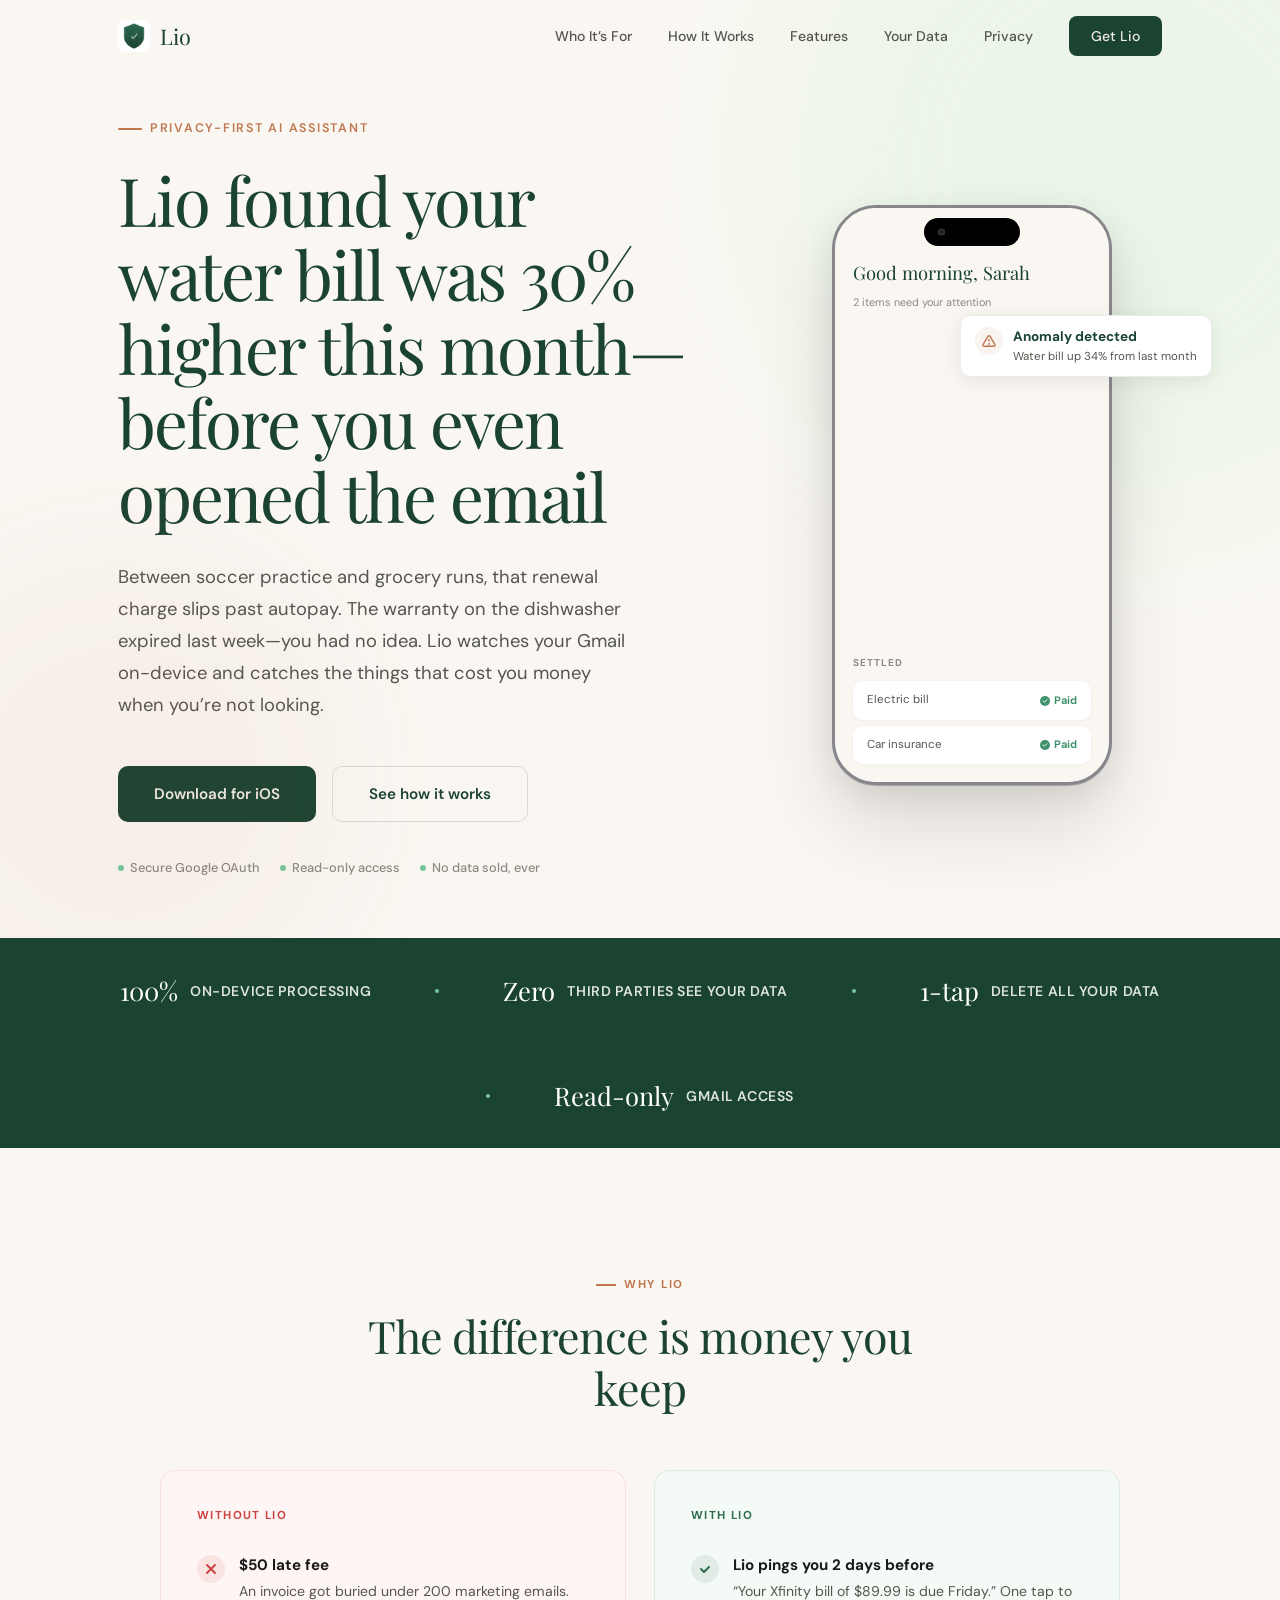
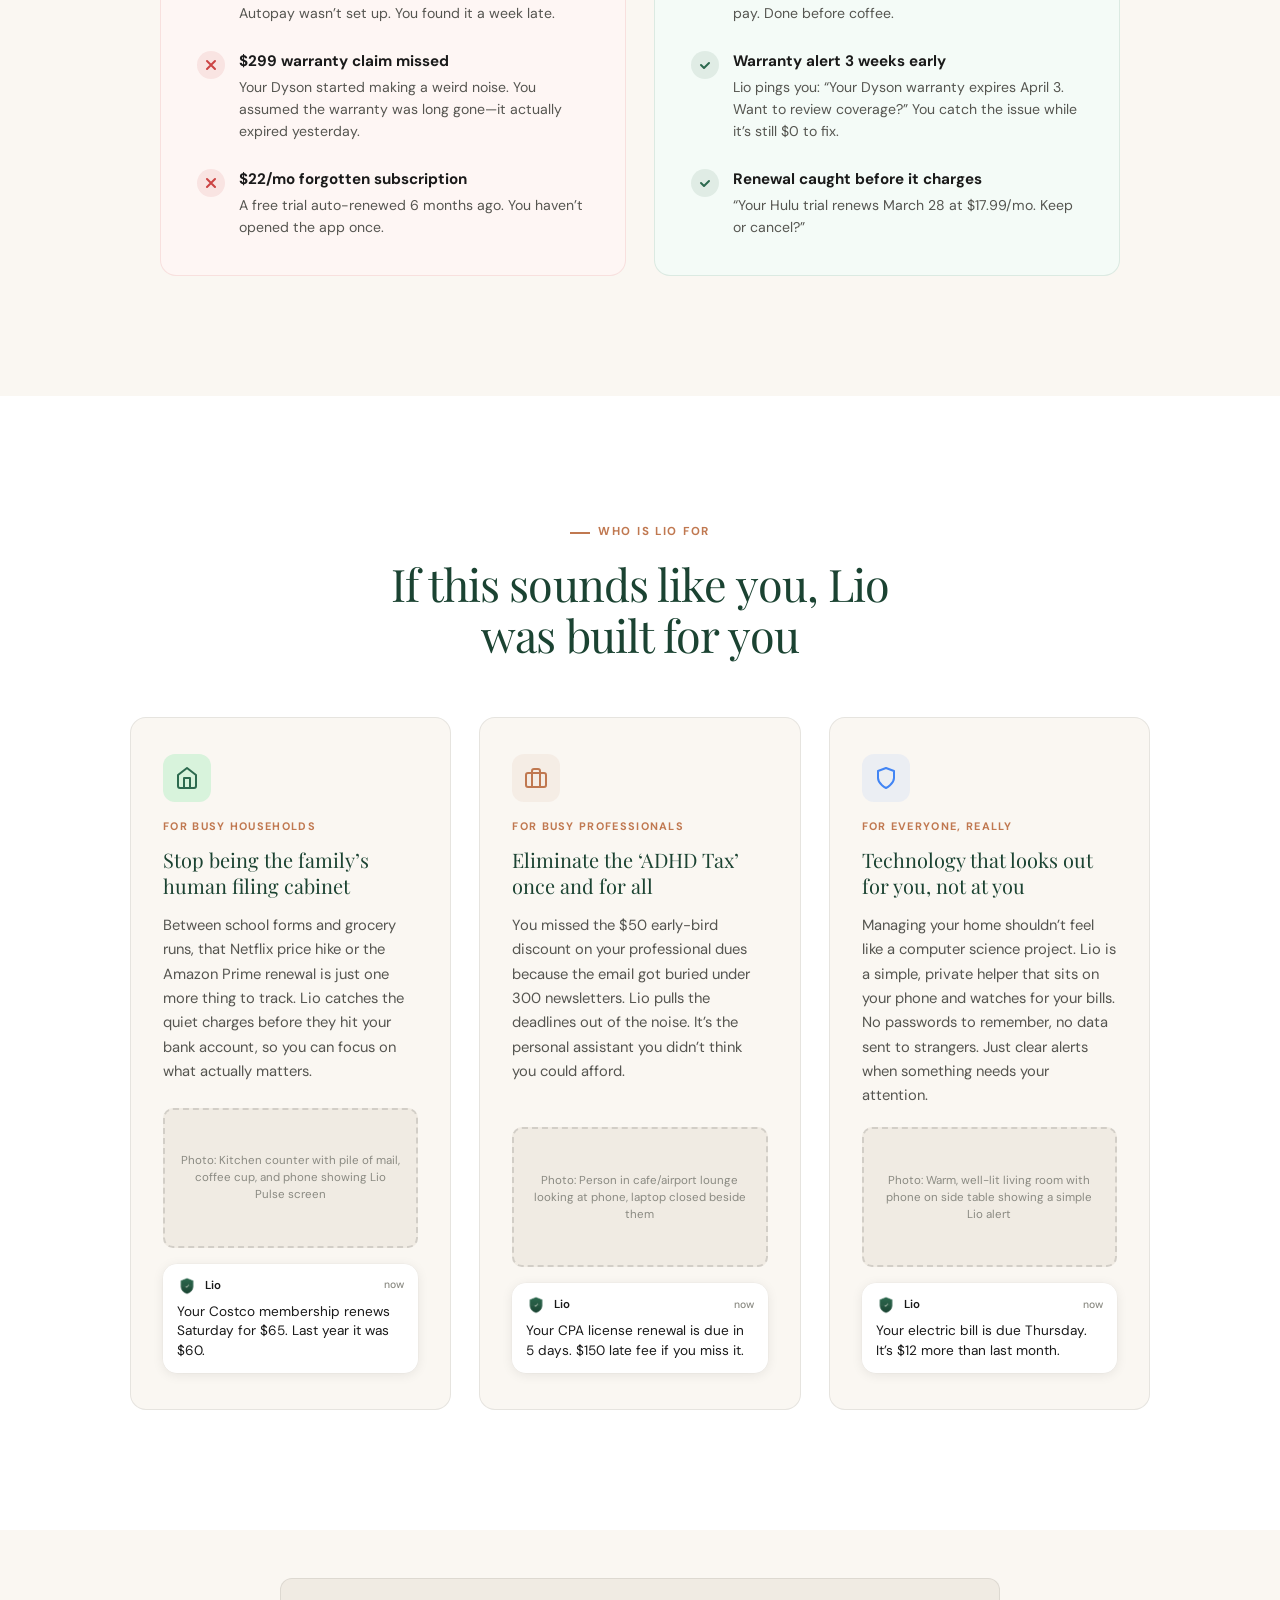
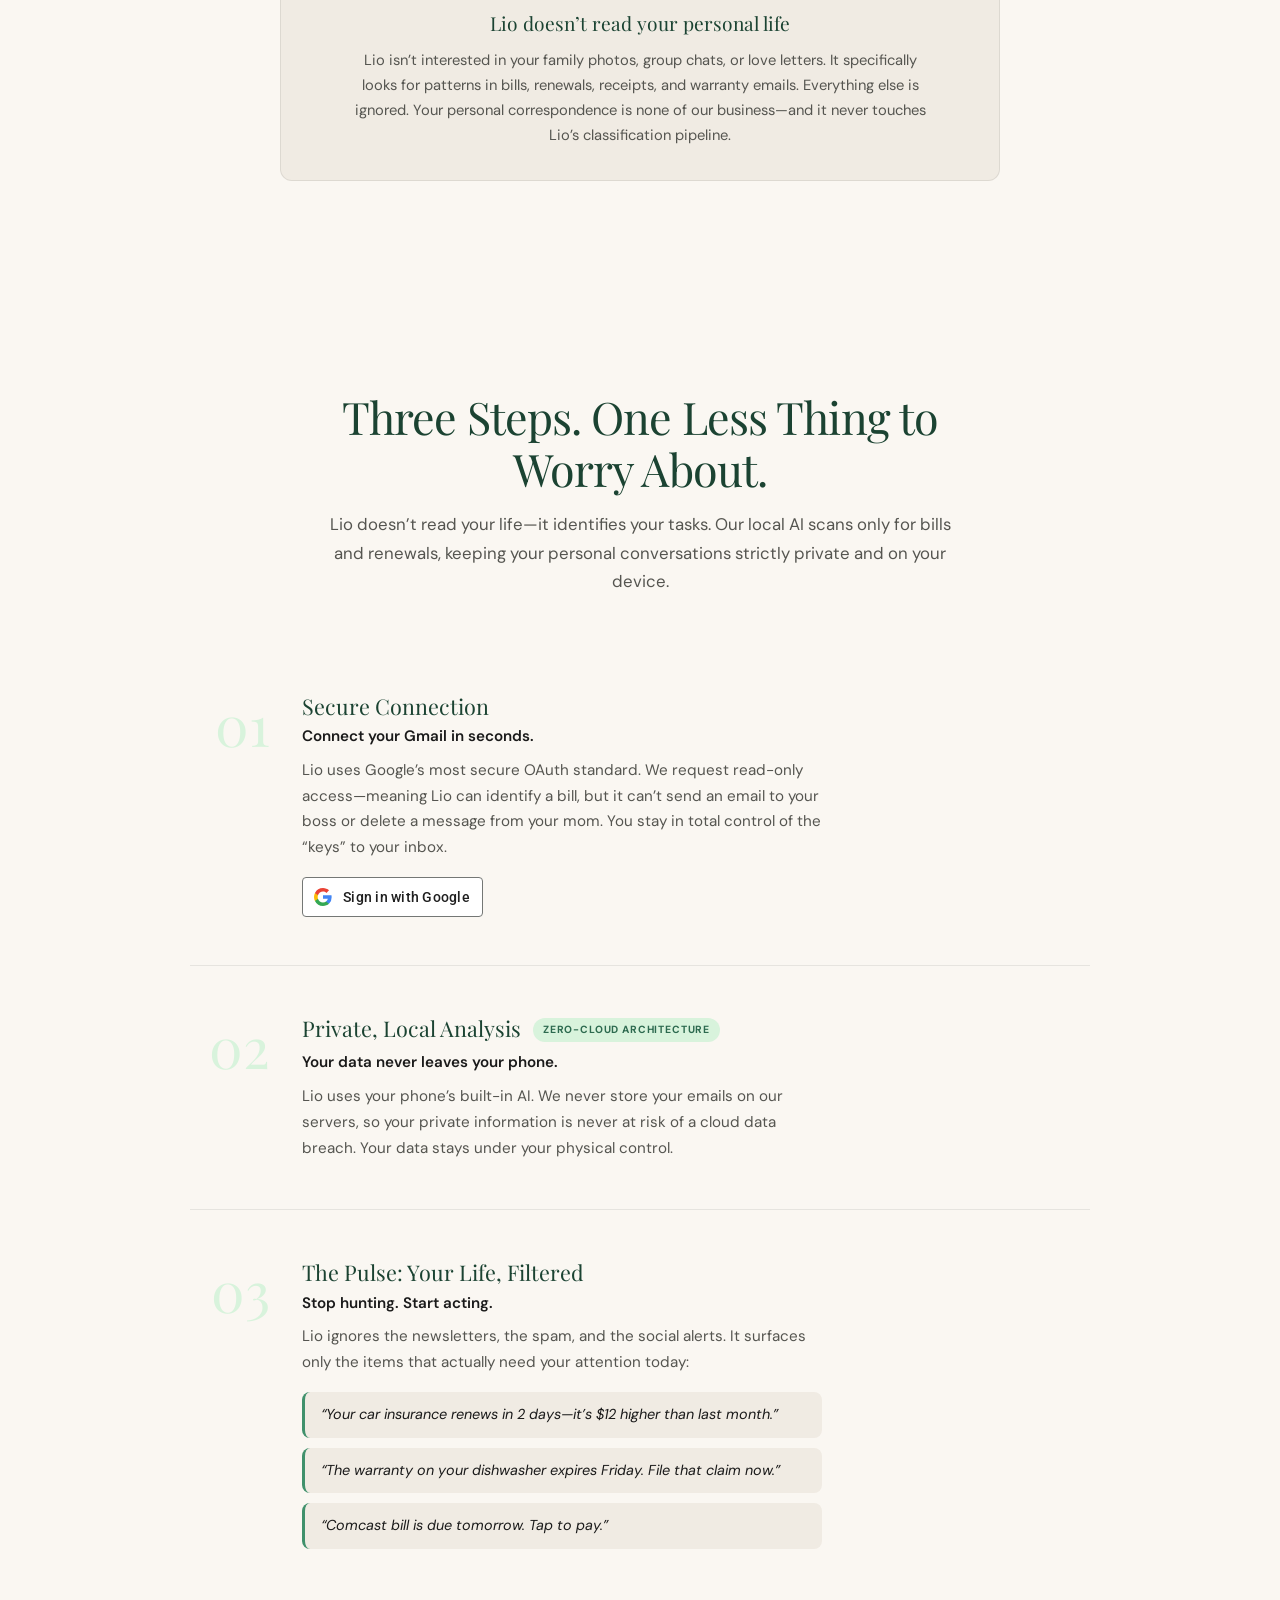
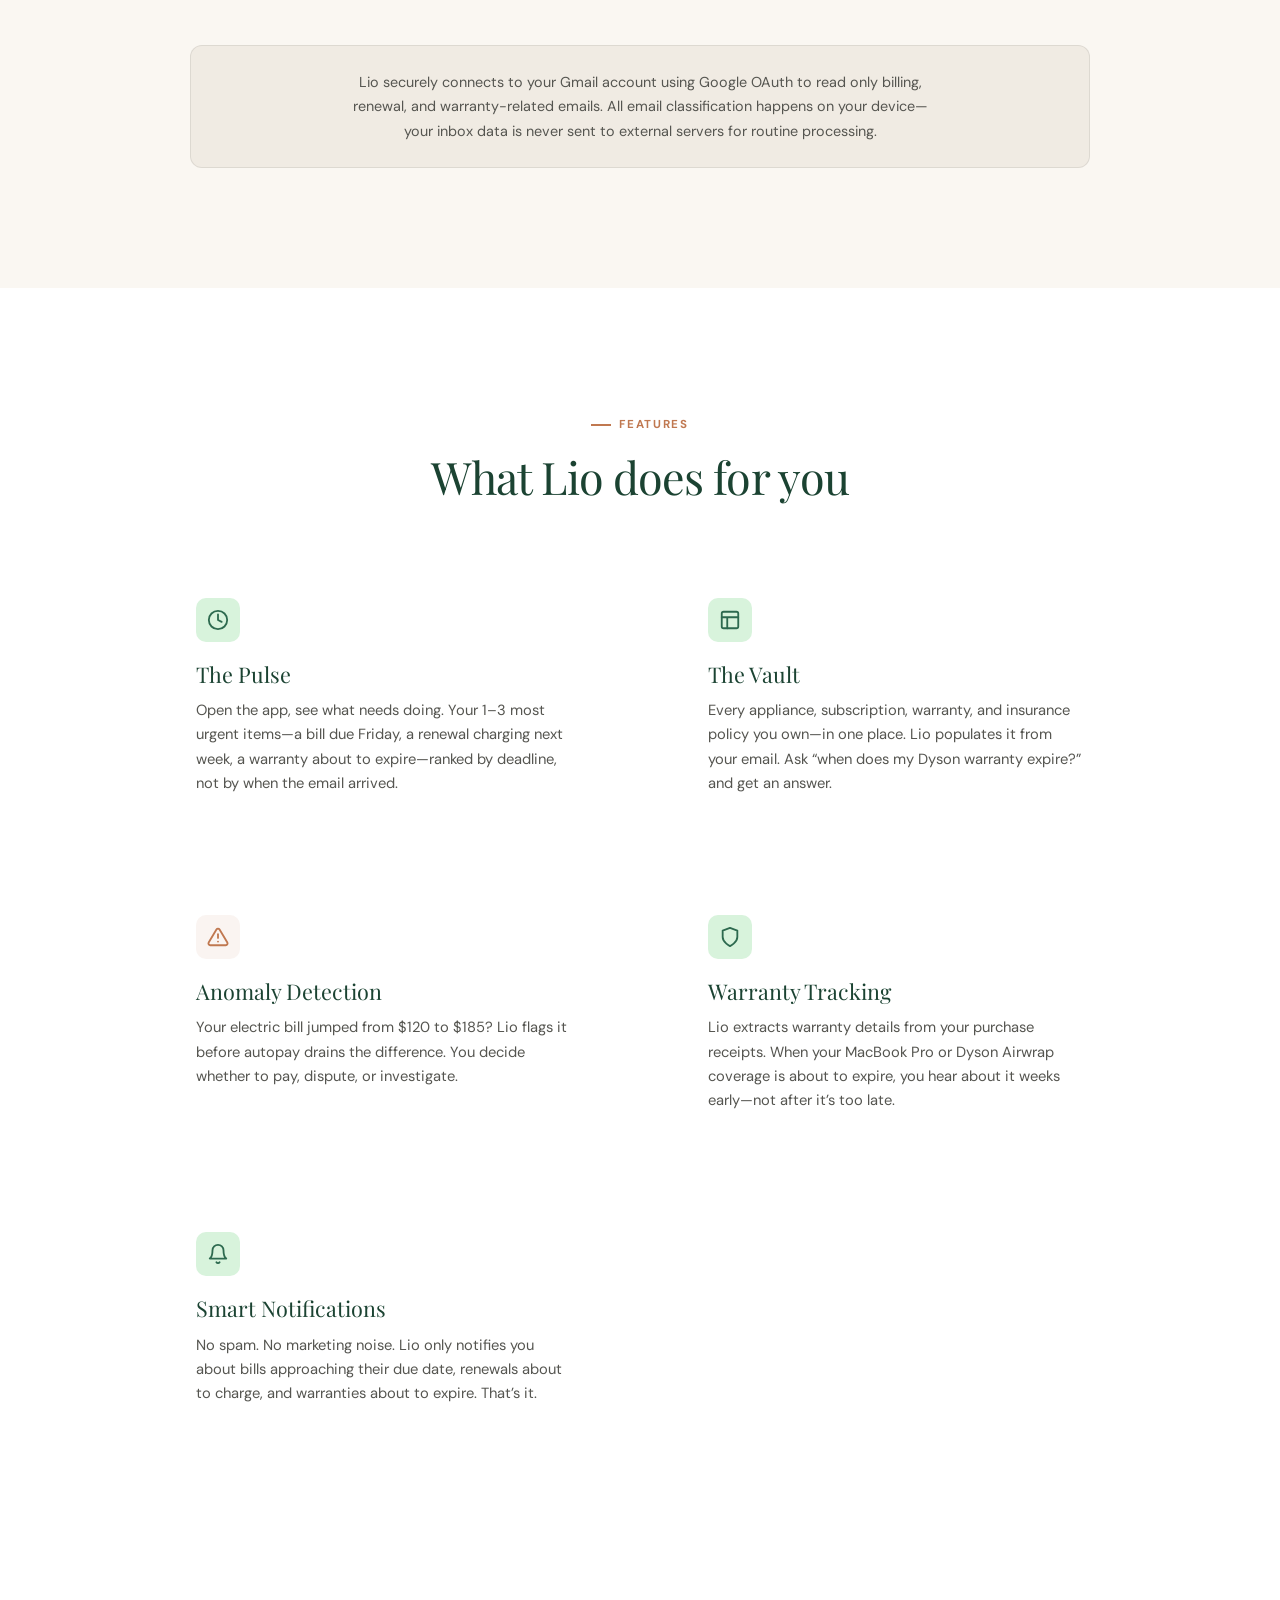
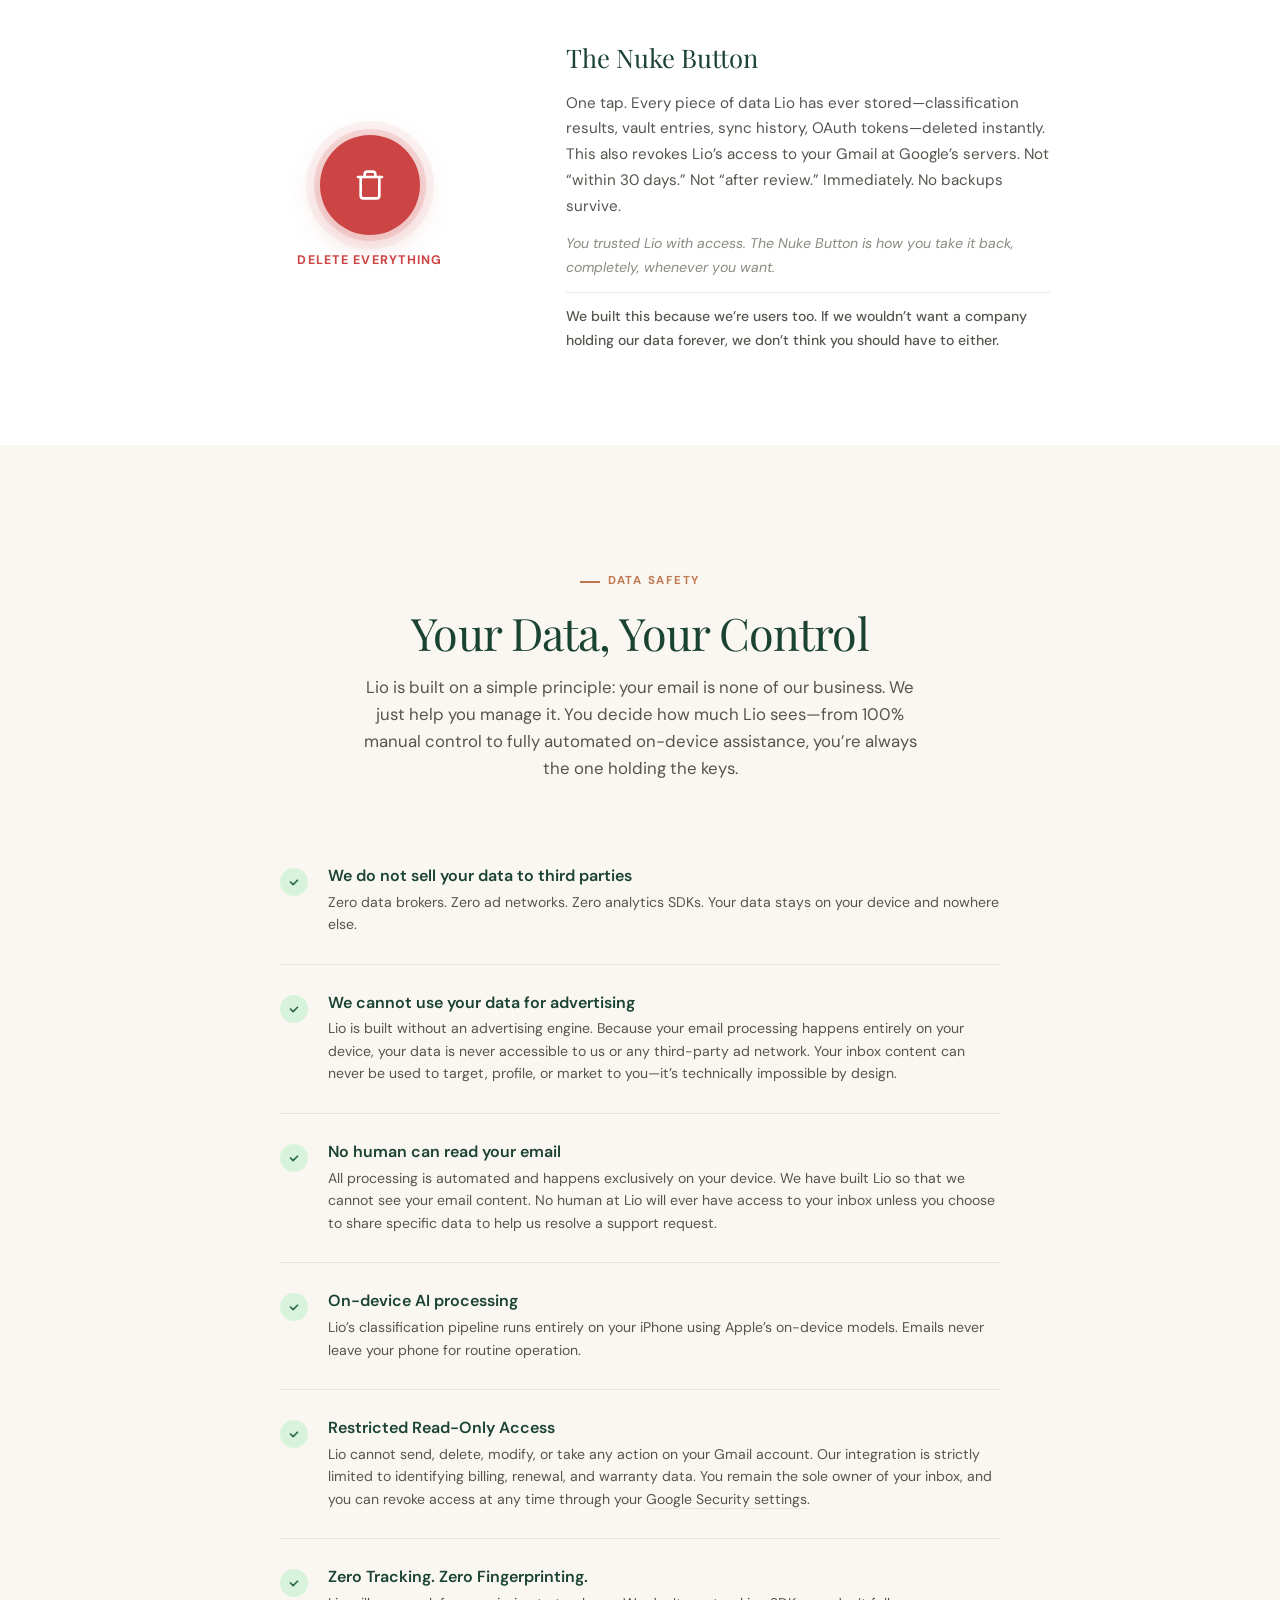
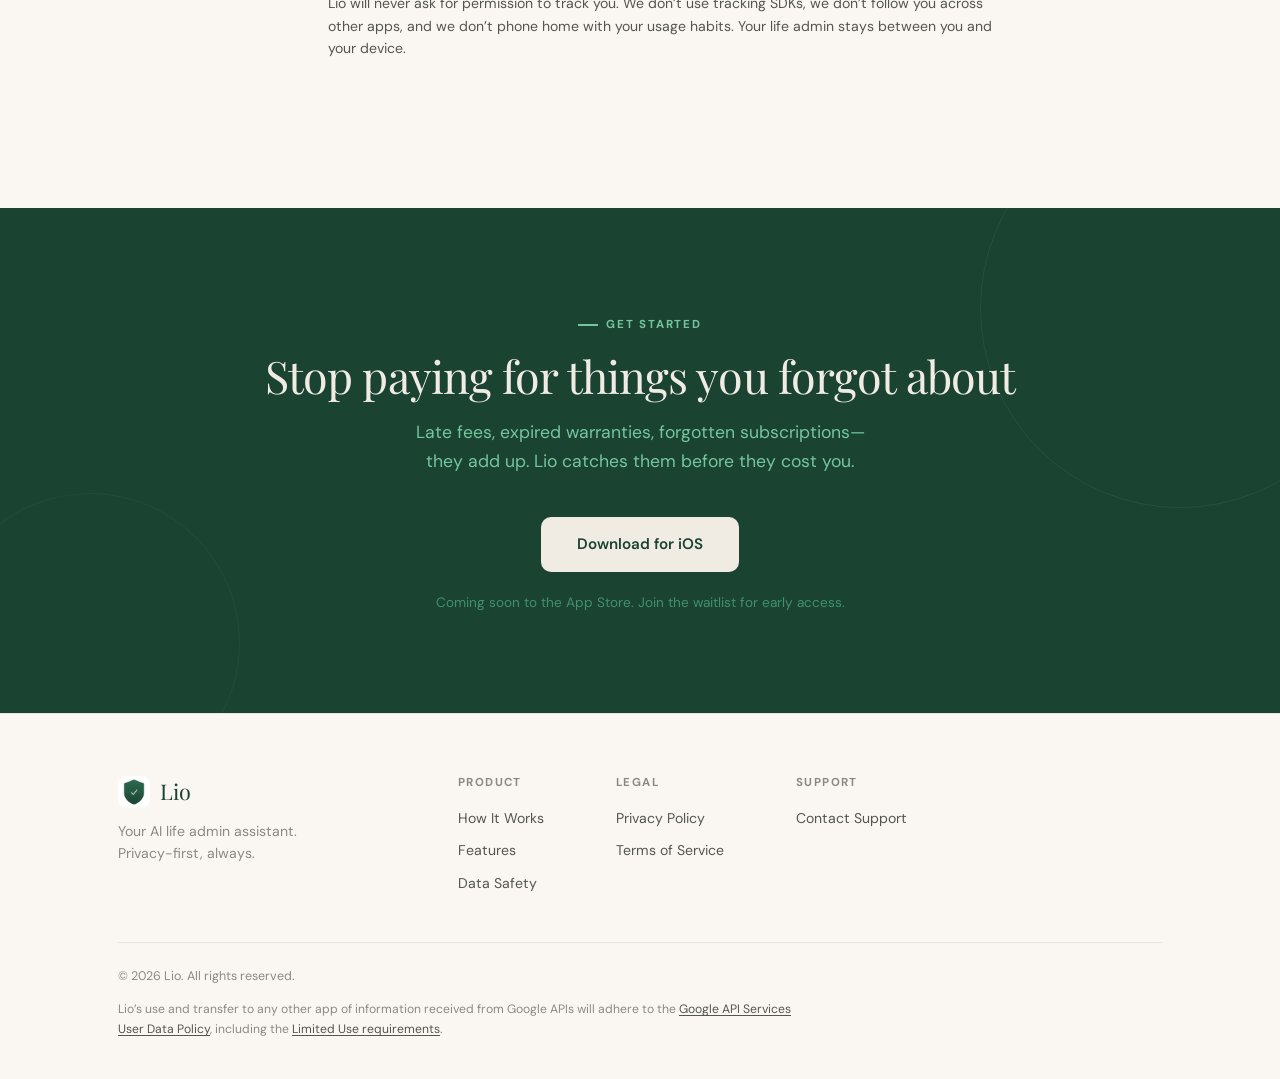
==== commit d044bd5e: "Persona cards: iOS notifications, brand icons, photo placeholders, founder voice - Emojis replaced w" ====
--- a/index.html
+++ b/index.html
@@ -238,37 +238,67 @@
       <div class="persona-grid stagger">
         <!-- Busy Parent -->
         <div class="persona-card reveal">
-          <div class="persona-emoji">&#x1F3E0;</div>
+          <div class="persona-icon persona-icon-home">
+            <svg width="24" height="24" viewBox="0 0 24 24" fill="none" stroke="currentColor" stroke-width="2" stroke-linecap="round" stroke-linejoin="round"><path d="M3 9l9-7 9 7v11a2 2 0 01-2 2H5a2 2 0 01-2-2z"/><polyline points="9 22 9 12 15 12 15 22"/></svg>
+          </div>
           <div class="persona-tag">For busy households</div>
           <h3>Stop being the family&rsquo;s human filing cabinet</h3>
           <p>Between school forms and grocery runs, that Netflix price hike or the Amazon Prime renewal is just one more thing to track. Lio catches the quiet charges before they hit your bank account, so you can focus on what actually matters.</p>
-          <div class="persona-example">
-            <span class="persona-example-label">Lio says:</span>
-            &ldquo;Your Costco membership renews Saturday for $65. Last year it was $60.&rdquo;
+          <!-- Photo placeholder -->
+          <div class="photo-placeholder">
+            <span class="photo-placeholder-text">Photo: Kitchen counter with pile of mail, coffee cup, and phone showing Lio Pulse screen</span>
+          </div>
+          <div class="ios-notification">
+            <div class="ios-notif-header">
+              <img src="/assets/logo.png" alt="" class="ios-notif-icon" width="20" height="20">
+              <span class="ios-notif-app">Lio</span>
+              <span class="ios-notif-time">now</span>
+            </div>
+            <div class="ios-notif-body">Your Costco membership renews Saturday for $65. Last year it was $60.</div>
           </div>
         </div>
 
         <!-- Disorganized Professional -->
         <div class="persona-card reveal">
-          <div class="persona-emoji">&#x1F4BC;</div>
+          <div class="persona-icon persona-icon-pro">
+            <svg width="24" height="24" viewBox="0 0 24 24" fill="none" stroke="currentColor" stroke-width="2" stroke-linecap="round" stroke-linejoin="round"><rect x="2" y="7" width="20" height="14" rx="2" ry="2"/><path d="M16 21V5a2 2 0 00-2-2h-4a2 2 0 00-2 2v16"/></svg>
+          </div>
           <div class="persona-tag">For busy professionals</div>
           <h3>Eliminate the &lsquo;ADHD Tax&rsquo; once and for all</h3>
           <p>You missed the $50 early-bird discount on your professional dues because the email got buried under 300 newsletters. Lio pulls the deadlines out of the noise. It&rsquo;s the personal assistant you didn&rsquo;t think you could afford.</p>
-          <div class="persona-example">
-            <span class="persona-example-label">Lio says:</span>
-            &ldquo;Your CPA license renewal is due in 5 days. $150 late fee if you miss it.&rdquo;
+          <!-- Photo placeholder -->
+          <div class="photo-placeholder">
+            <span class="photo-placeholder-text">Photo: Person in cafe/airport lounge looking at phone, laptop closed beside them</span>
+          </div>
+          <div class="ios-notification">
+            <div class="ios-notif-header">
+              <img src="/assets/logo.png" alt="" class="ios-notif-icon" width="20" height="20">
+              <span class="ios-notif-app">Lio</span>
+              <span class="ios-notif-time">now</span>
+            </div>
+            <div class="ios-notif-body">Your CPA license renewal is due in 5 days. $150 late fee if you miss it.</div>
           </div>
         </div>
 
         <!-- Non-tech savvy -->
         <div class="persona-card reveal">
-          <div class="persona-emoji">&#x1F512;</div>
+          <div class="persona-icon persona-icon-safe">
+            <svg width="24" height="24" viewBox="0 0 24 24" fill="none" stroke="currentColor" stroke-width="2" stroke-linecap="round" stroke-linejoin="round"><path d="M12 22s8-4 8-10V5l-8-3-8 3v7c0 6 8 10 8 10z"/></svg>
+          </div>
           <div class="persona-tag">For everyone, really</div>
           <h3>Technology that looks out for you, not at you</h3>
           <p>Managing your home shouldn&rsquo;t feel like a computer science project. Lio is a simple, private helper that sits on your phone and watches for your bills. No passwords to remember, no data sent to strangers. Just clear alerts when something needs your attention.</p>
-          <div class="persona-example">
-            <span class="persona-example-label">Lio says:</span>
-            &ldquo;Your electric bill is due Thursday. It&rsquo;s $12 more than last month.&rdquo;
+          <!-- Photo placeholder -->
+          <div class="photo-placeholder">
+            <span class="photo-placeholder-text">Photo: Warm, well-lit living room with phone on side table showing a simple Lio alert</span>
+          </div>
+          <div class="ios-notification">
+            <div class="ios-notif-header">
+              <img src="/assets/logo.png" alt="" class="ios-notif-icon" width="20" height="20">
+              <span class="ios-notif-app">Lio</span>
+              <span class="ios-notif-time">now</span>
+            </div>
+            <div class="ios-notif-body">Your electric bill is due Thursday. It&rsquo;s $12 more than last month.</div>
           </div>
         </div>
       </div>
@@ -412,6 +442,7 @@
           <h3>The Nuke Button</h3>
           <p>One tap. Every piece of data Lio has ever stored&mdash;classification results, vault entries, sync history, OAuth tokens&mdash;deleted instantly. This also revokes Lio&rsquo;s access to your Gmail at Google&rsquo;s servers. Not &ldquo;within 30 days.&rdquo; Not &ldquo;after review.&rdquo; Immediately. No backups survive.</p>
           <p class="nuke-sub">You trusted Lio with access. The Nuke Button is how you take it back, completely, whenever you want.</p>
+          <p class="nuke-founder">We built this because we&rsquo;re users too. If we wouldn&rsquo;t want a company holding our data forever, we don&rsquo;t think you should have to either.</p>
         </div>
       </div>
     </div>
@@ -473,7 +504,7 @@
           </div>
           <div>
             <h3>Restricted Read-Only Access</h3>
-            <p>Lio cannot send, delete, modify, or take any action on your Gmail account. Our integration is strictly limited to identifying billing, renewal, and warranty data. You remain the sole owner of your inbox, and you can revoke access at any time through your <a href="https://myaccount.google.com/permissions" target="_blank" rel="noopener noreferrer" style="color:var(--green-700); text-decoration:underline;">Google Security settings</a>.</p>
+            <p>Lio cannot send, delete, modify, or take any action on your Gmail account. Our integration is strictly limited to identifying billing, renewal, and warranty data. You remain the sole owner of your inbox, and you can revoke access at any time through your <a href="https://myaccount.google.com/permissions" target="_blank" rel="noopener noreferrer" style="color:var(--text-mid); text-decoration:none; border-bottom:1px solid var(--border);">Google Security settings</a>.</p>
           </div>
         </div>
 
--- a/styles.css
+++ b/styles.css
@@ -1116,12 +1116,6 @@
   box-shadow: 0 8px 32px rgba(27, 67, 50, 0.06);
 }
 
-.persona-emoji {
-  font-size: 2rem;
-  margin-bottom: 16px;
-  line-height: 1;
-}
-
 .persona-tag {
   font-size: 0.68rem;
   font-weight: 700;
@@ -1157,15 +1151,102 @@
   font-style: italic;
 }
 
-.persona-example-label {
-  display: block;
-  font-size: 0.68rem;
-  font-weight: 700;
-  text-transform: uppercase;
-  letter-spacing: 0.1em;
-  color: var(--green-500);
-  font-style: normal;
-  margin-bottom: 4px;
+/* Persona icons (replacing emojis) */
+.persona-icon {
+  width: 48px;
+  height: 48px;
+  border-radius: 12px;
+  display: flex;
+  align-items: center;
+  justify-content: center;
+  margin-bottom: 16px;
+}
+
+.persona-icon-home {
+  background: var(--green-100);
+  color: var(--green-700);
+}
+
+.persona-icon-pro {
+  background: var(--terra-bg);
+  color: var(--terra);
+}
+
+.persona-icon-safe {
+  background: rgba(66, 133, 244, 0.08);
+  color: #4285F4;
+}
+
+/* Photo placeholders */
+.photo-placeholder {
+  width: 100%;
+  height: 140px;
+  border-radius: 10px;
+  background: var(--cream-dark);
+  border: 2px dashed var(--border-dark);
+  display: flex;
+  align-items: center;
+  justify-content: center;
+  margin-bottom: 16px;
+  padding: 16px;
+}
+
+.photo-placeholder-text {
+  font-size: 0.72rem;
+  color: var(--text-light);
+  text-align: center;
+  line-height: 1.5;
+}
+
+/* iOS-style notification bubbles */
+.ios-notification {
+  background: var(--white);
+  border-radius: 14px;
+  padding: 12px 14px;
+  box-shadow:
+    0 2px 12px rgba(0, 0, 0, 0.08),
+    0 0 0 0.5px rgba(0, 0, 0, 0.04);
+  backdrop-filter: blur(20px);
+}
+
+.ios-notif-header {
+  display: flex;
+  align-items: center;
+  gap: 8px;
+  margin-bottom: 6px;
+}
+
+.ios-notif-icon {
+  border-radius: 5px;
+}
+
+.ios-notif-app {
+  font-size: 0.72rem;
+  font-weight: 600;
+  color: var(--text-dark);
+  flex: 1;
+}
+
+.ios-notif-time {
+  font-size: 0.65rem;
+  color: var(--text-light);
+  font-weight: 500;
+}
+
+.ios-notif-body {
+  font-size: 0.85rem;
+  color: var(--text-dark);
+  line-height: 1.45;
+}
+
+/* Nuke founder's voice */
+.nuke-founder {
+  font-size: 0.88rem !important;
+  color: var(--text-mid) !important;
+  padding-top: 12px;
+  border-top: 1px solid var(--border);
+  margin-top: 4px;
+  font-weight: 500;
 }
 
 /* ============================================
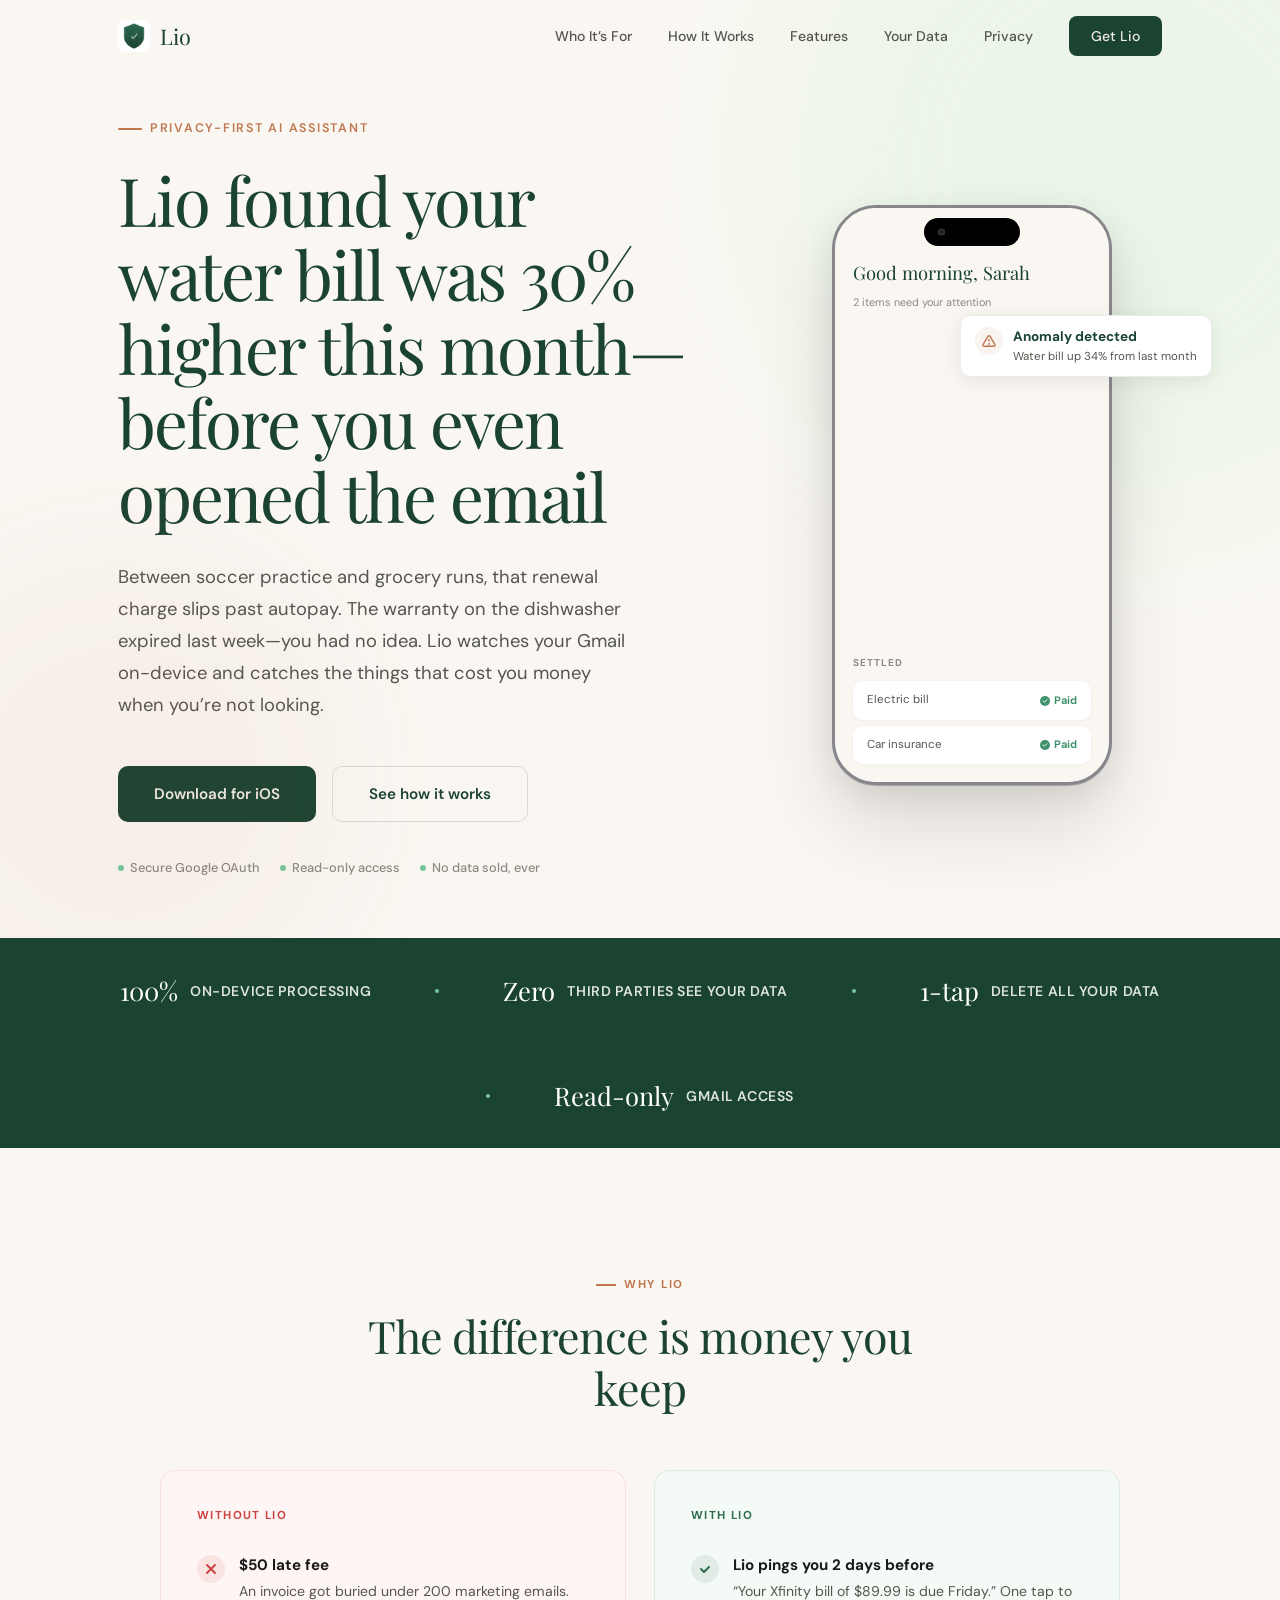
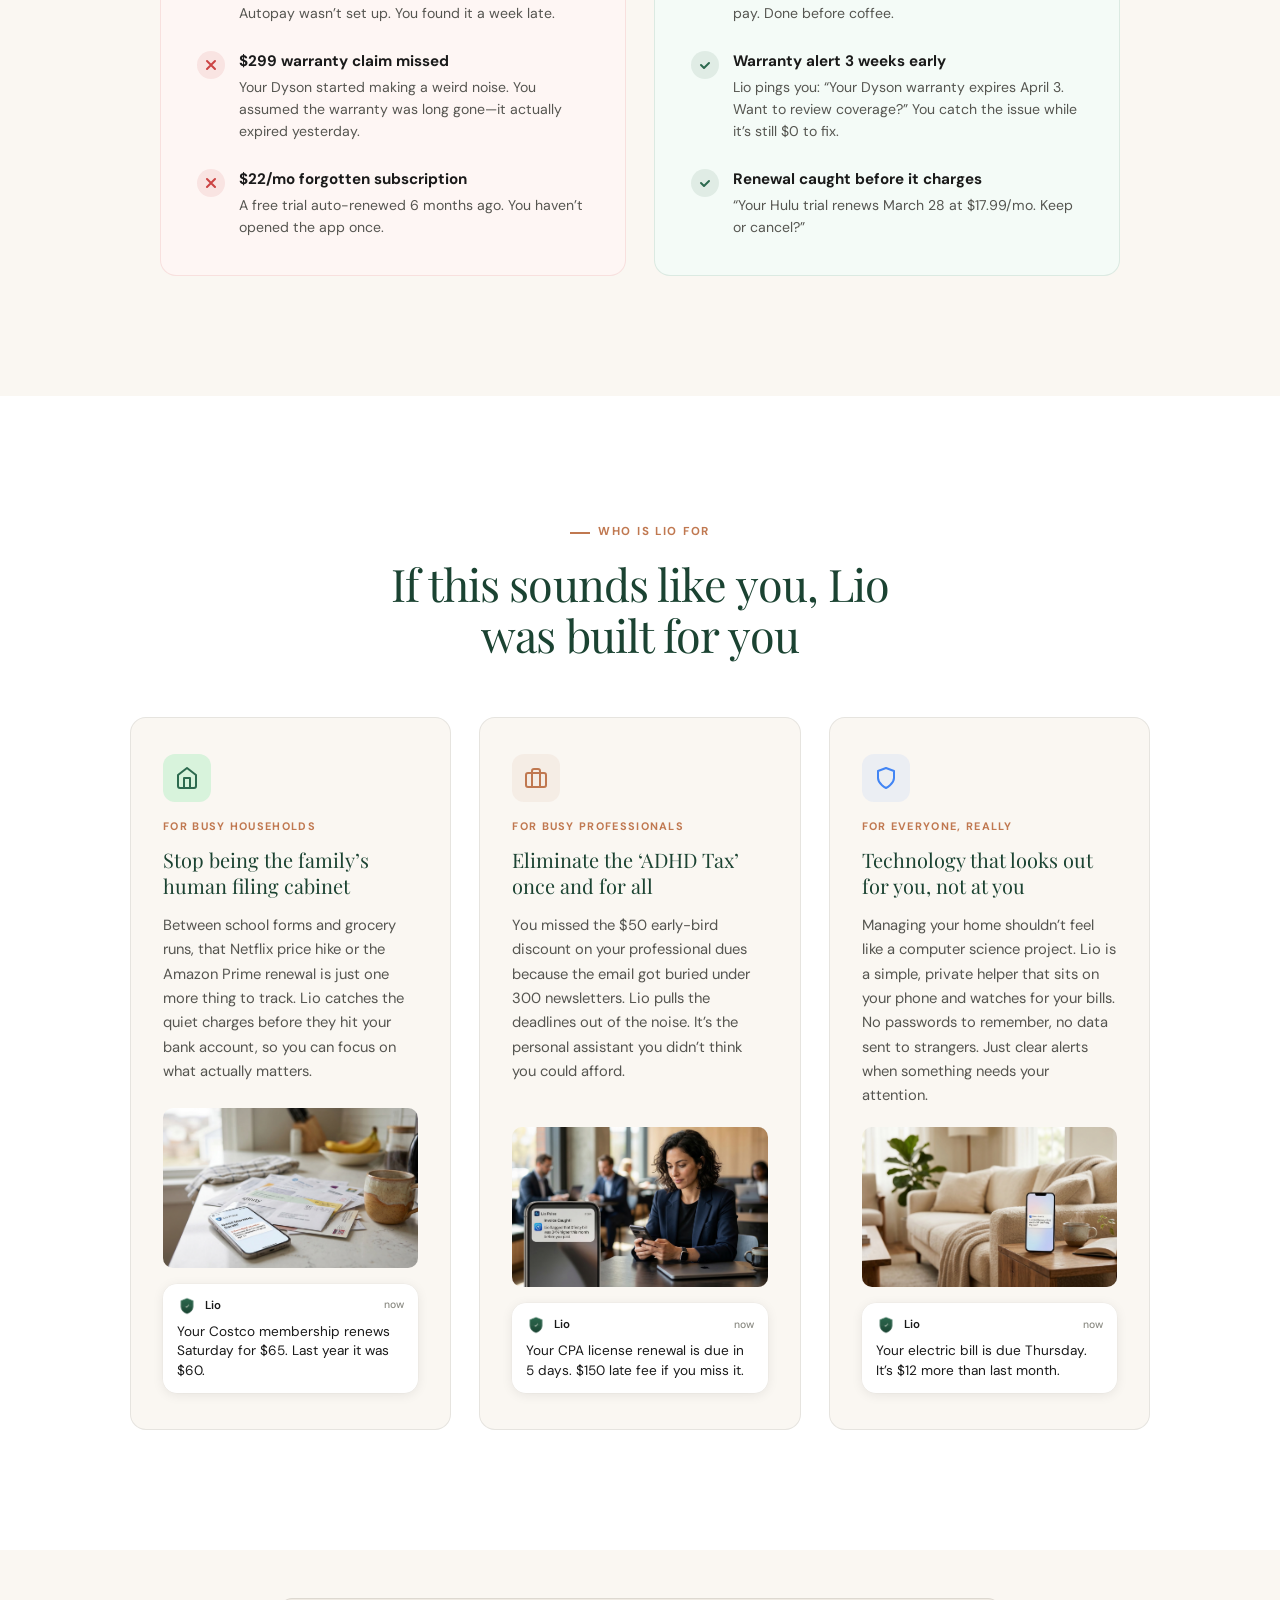
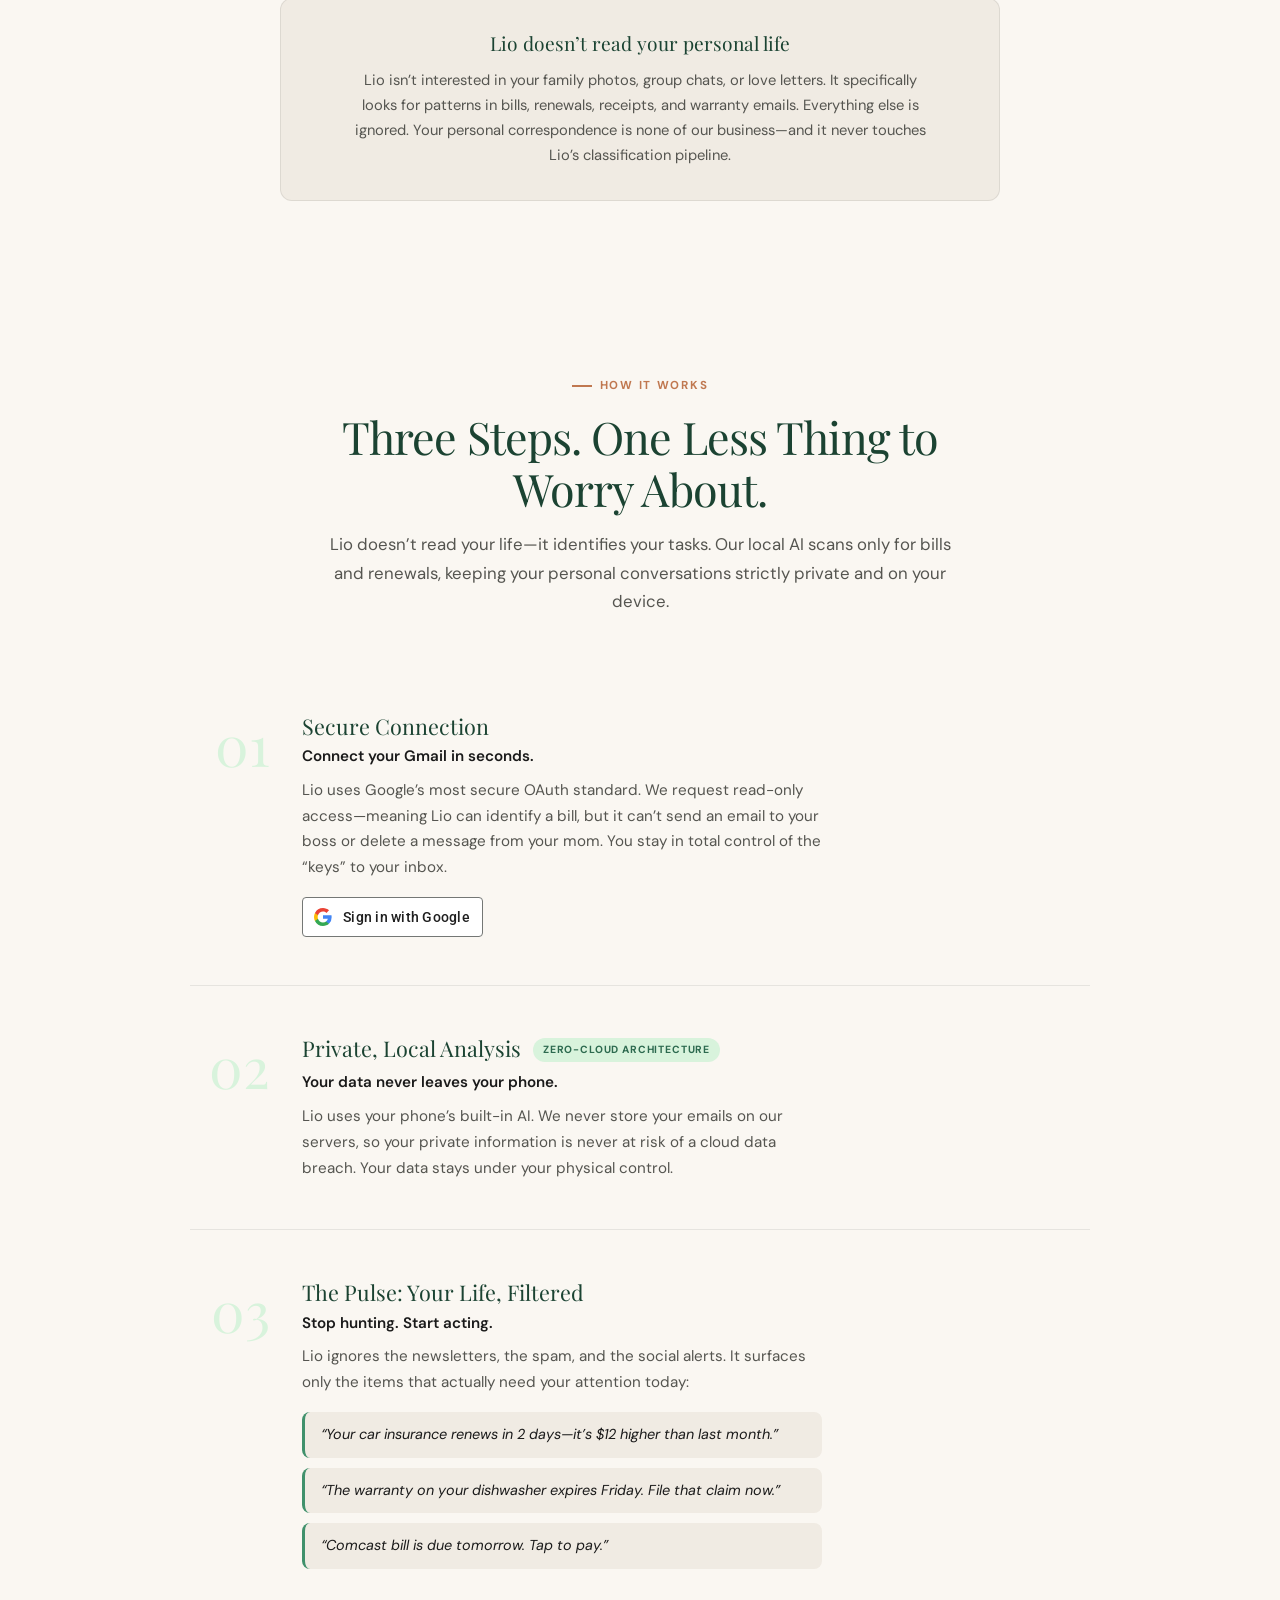
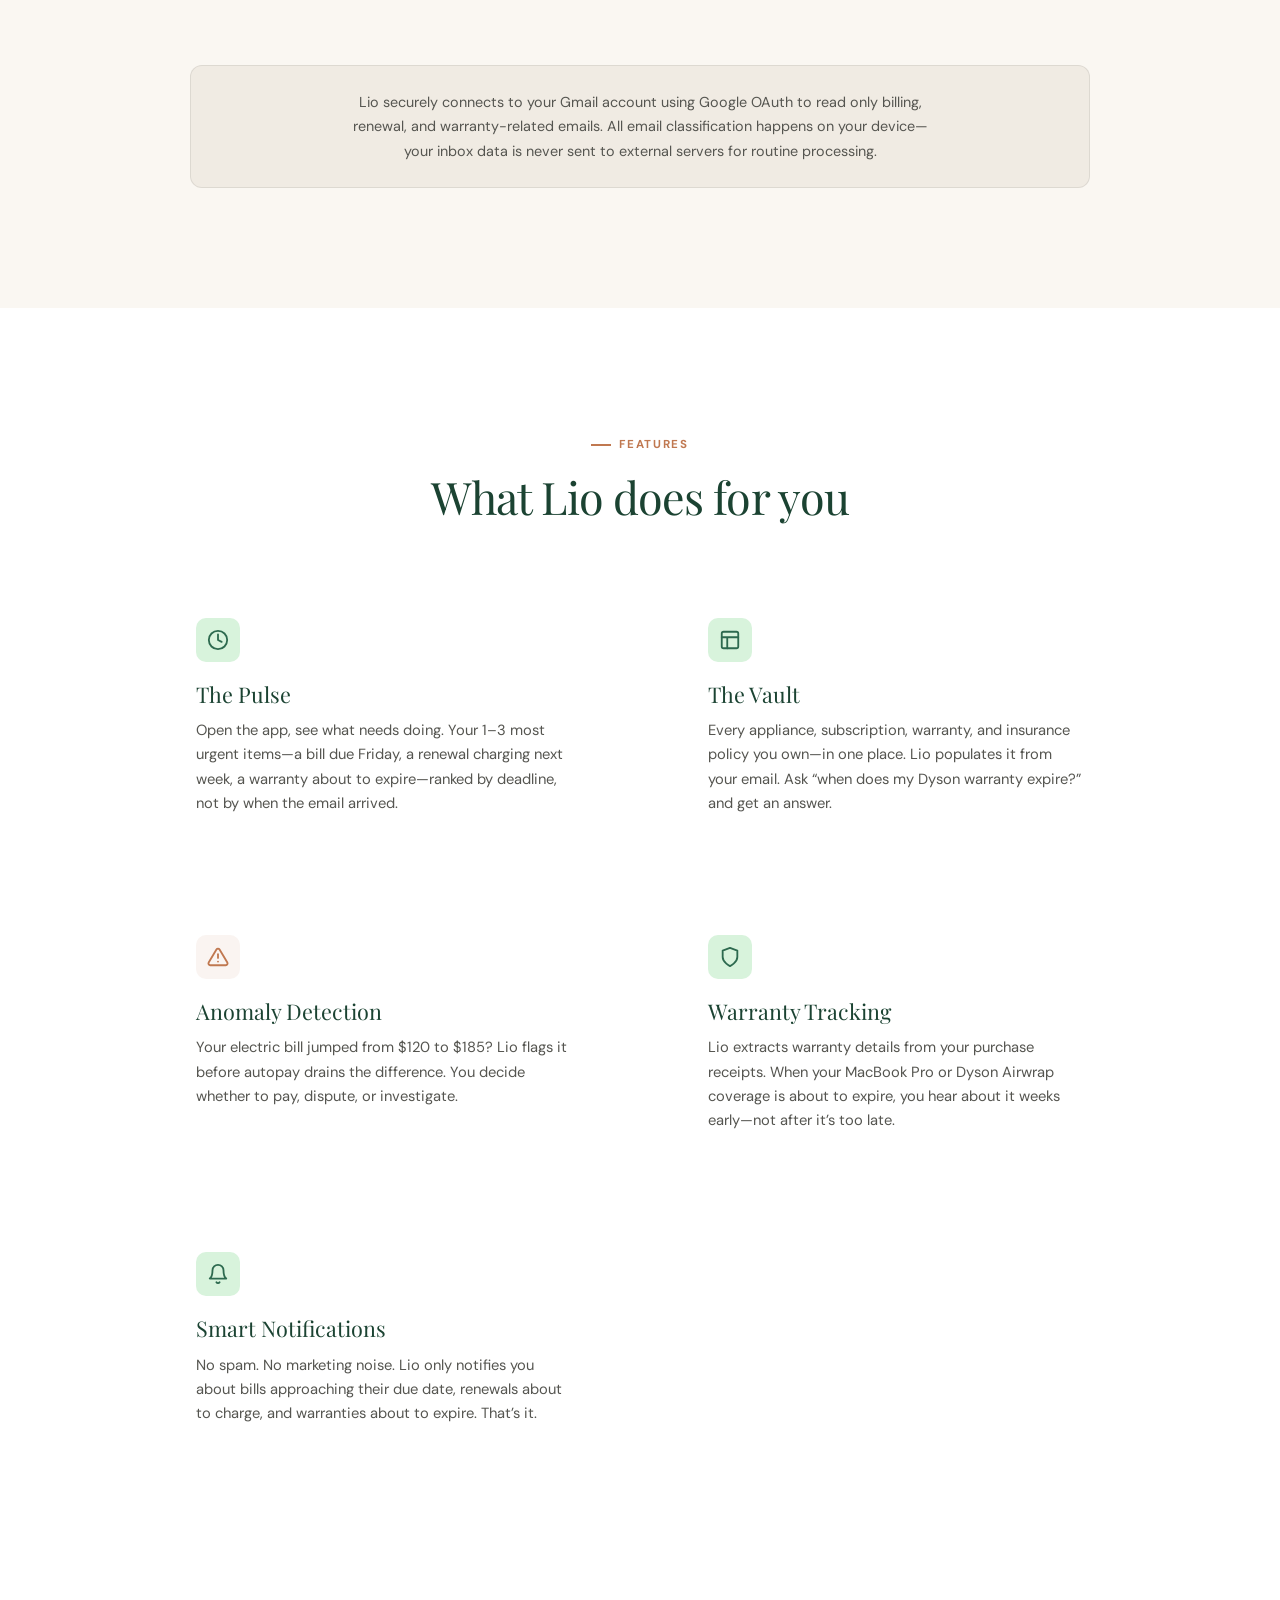
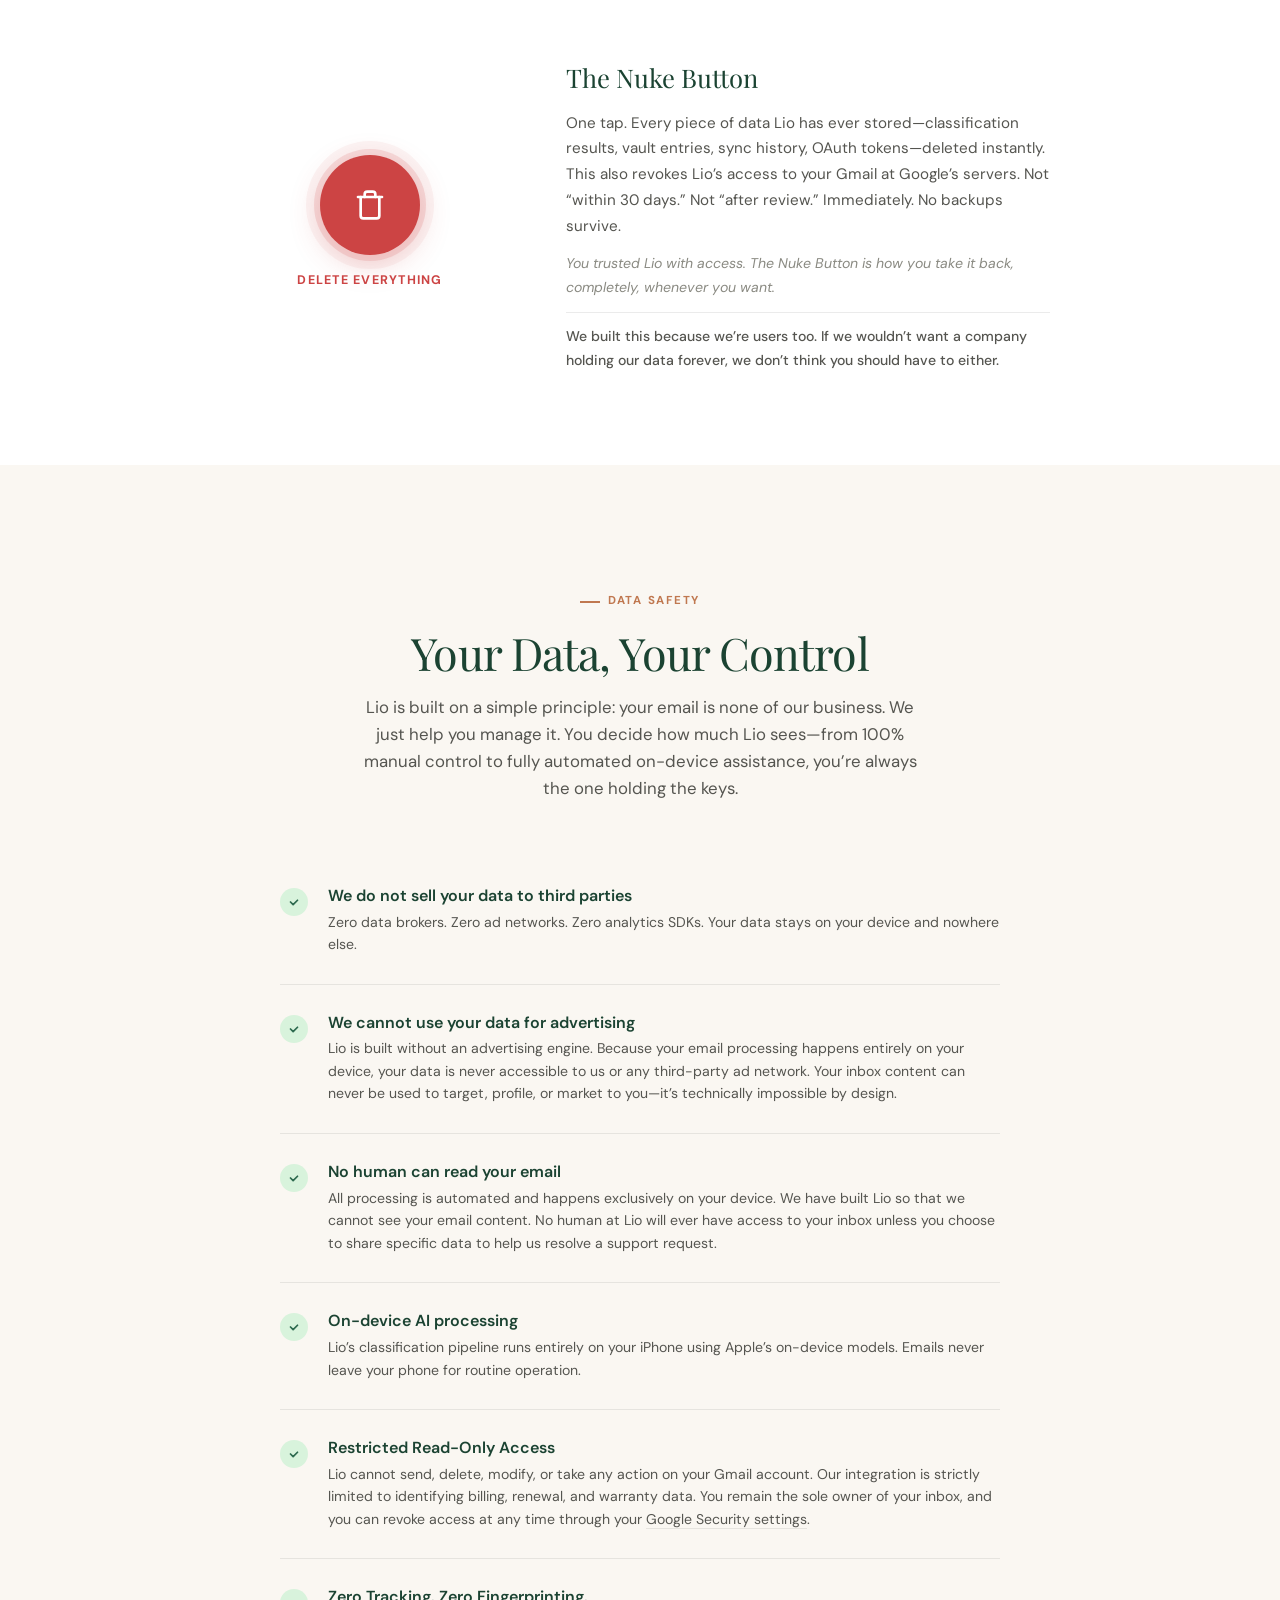
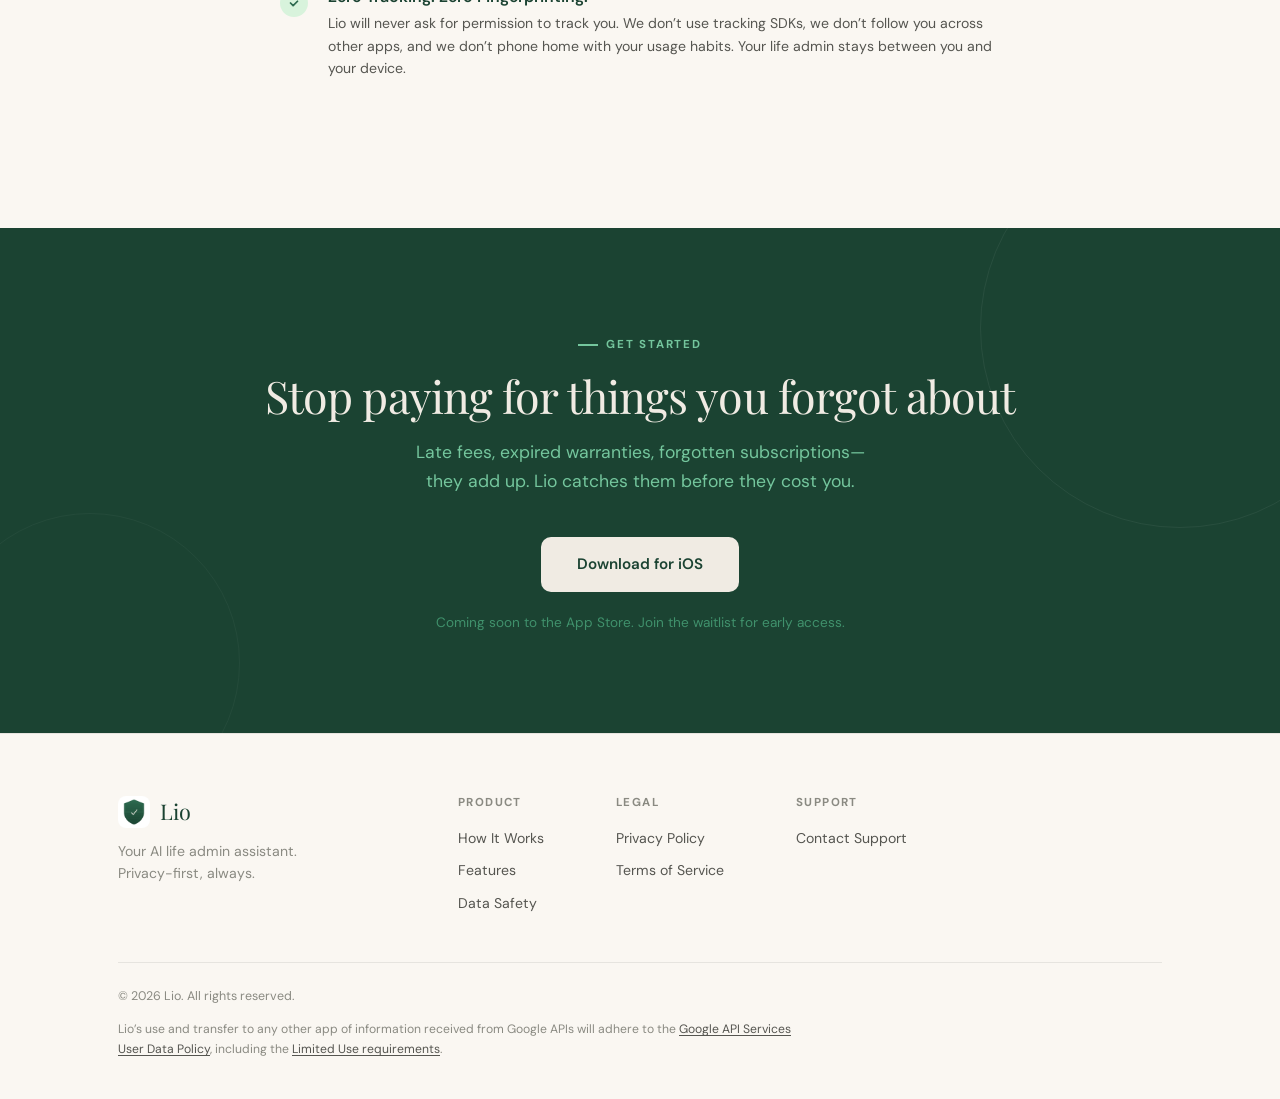
==== commit cb941849: "Add lifestyle photos to all three persona cards - Kitchen counter: mail pile, coffee, phone with Lio" ====
--- a/index.html
+++ b/index.html
@@ -244,9 +244,8 @@
           <div class="persona-tag">For busy households</div>
           <h3>Stop being the family&rsquo;s human filing cabinet</h3>
           <p>Between school forms and grocery runs, that Netflix price hike or the Amazon Prime renewal is just one more thing to track. Lio catches the quiet charges before they hit your bank account, so you can focus on what actually matters.</p>
-          <!-- Photo placeholder -->
-          <div class="photo-placeholder">
-            <span class="photo-placeholder-text">Photo: Kitchen counter with pile of mail, coffee cup, and phone showing Lio Pulse screen</span>
+          <div class="persona-photo">
+            <img src="/assets/photo-kitchen.jpg" alt="iPhone on a kitchen counter showing Lio Pulse screen, surrounded by mail and a coffee mug" loading="lazy">
           </div>
           <div class="ios-notification">
             <div class="ios-notif-header">
@@ -266,9 +265,8 @@
           <div class="persona-tag">For busy professionals</div>
           <h3>Eliminate the &lsquo;ADHD Tax&rsquo; once and for all</h3>
           <p>You missed the $50 early-bird discount on your professional dues because the email got buried under 300 newsletters. Lio pulls the deadlines out of the noise. It&rsquo;s the personal assistant you didn&rsquo;t think you could afford.</p>
-          <!-- Photo placeholder -->
-          <div class="photo-placeholder">
-            <span class="photo-placeholder-text">Photo: Person in cafe/airport lounge looking at phone, laptop closed beside them</span>
+          <div class="persona-photo">
+            <img src="/assets/photo-cafe.jpg" alt="Professional woman in a cafe checking Lio on her phone, laptop closed beside her" loading="lazy">
           </div>
           <div class="ios-notification">
             <div class="ios-notif-header">
@@ -288,9 +286,8 @@
           <div class="persona-tag">For everyone, really</div>
           <h3>Technology that looks out for you, not at you</h3>
           <p>Managing your home shouldn&rsquo;t feel like a computer science project. Lio is a simple, private helper that sits on your phone and watches for your bills. No passwords to remember, no data sent to strangers. Just clear alerts when something needs your attention.</p>
-          <!-- Photo placeholder -->
-          <div class="photo-placeholder">
-            <span class="photo-placeholder-text">Photo: Warm, well-lit living room with phone on side table showing a simple Lio alert</span>
+          <div class="persona-photo">
+            <img src="/assets/photo-living.jpg" alt="Phone on a living room side table showing a Lio alert, cozy couch and book in background" loading="lazy">
           </div>
           <div class="ios-notification">
             <div class="ios-notif-header">
--- a/styles.css
+++ b/styles.css
@@ -1177,6 +1177,21 @@
   color: #4285F4;
 }
 
+/* Persona photos */
+.persona-photo {
+  width: 100%;
+  border-radius: 10px;
+  overflow: hidden;
+  margin-bottom: 16px;
+}
+
+.persona-photo img {
+  width: 100%;
+  height: 160px;
+  object-fit: cover;
+  display: block;
+}
+
 /* Photo placeholders */
 .photo-placeholder {
   width: 100%;
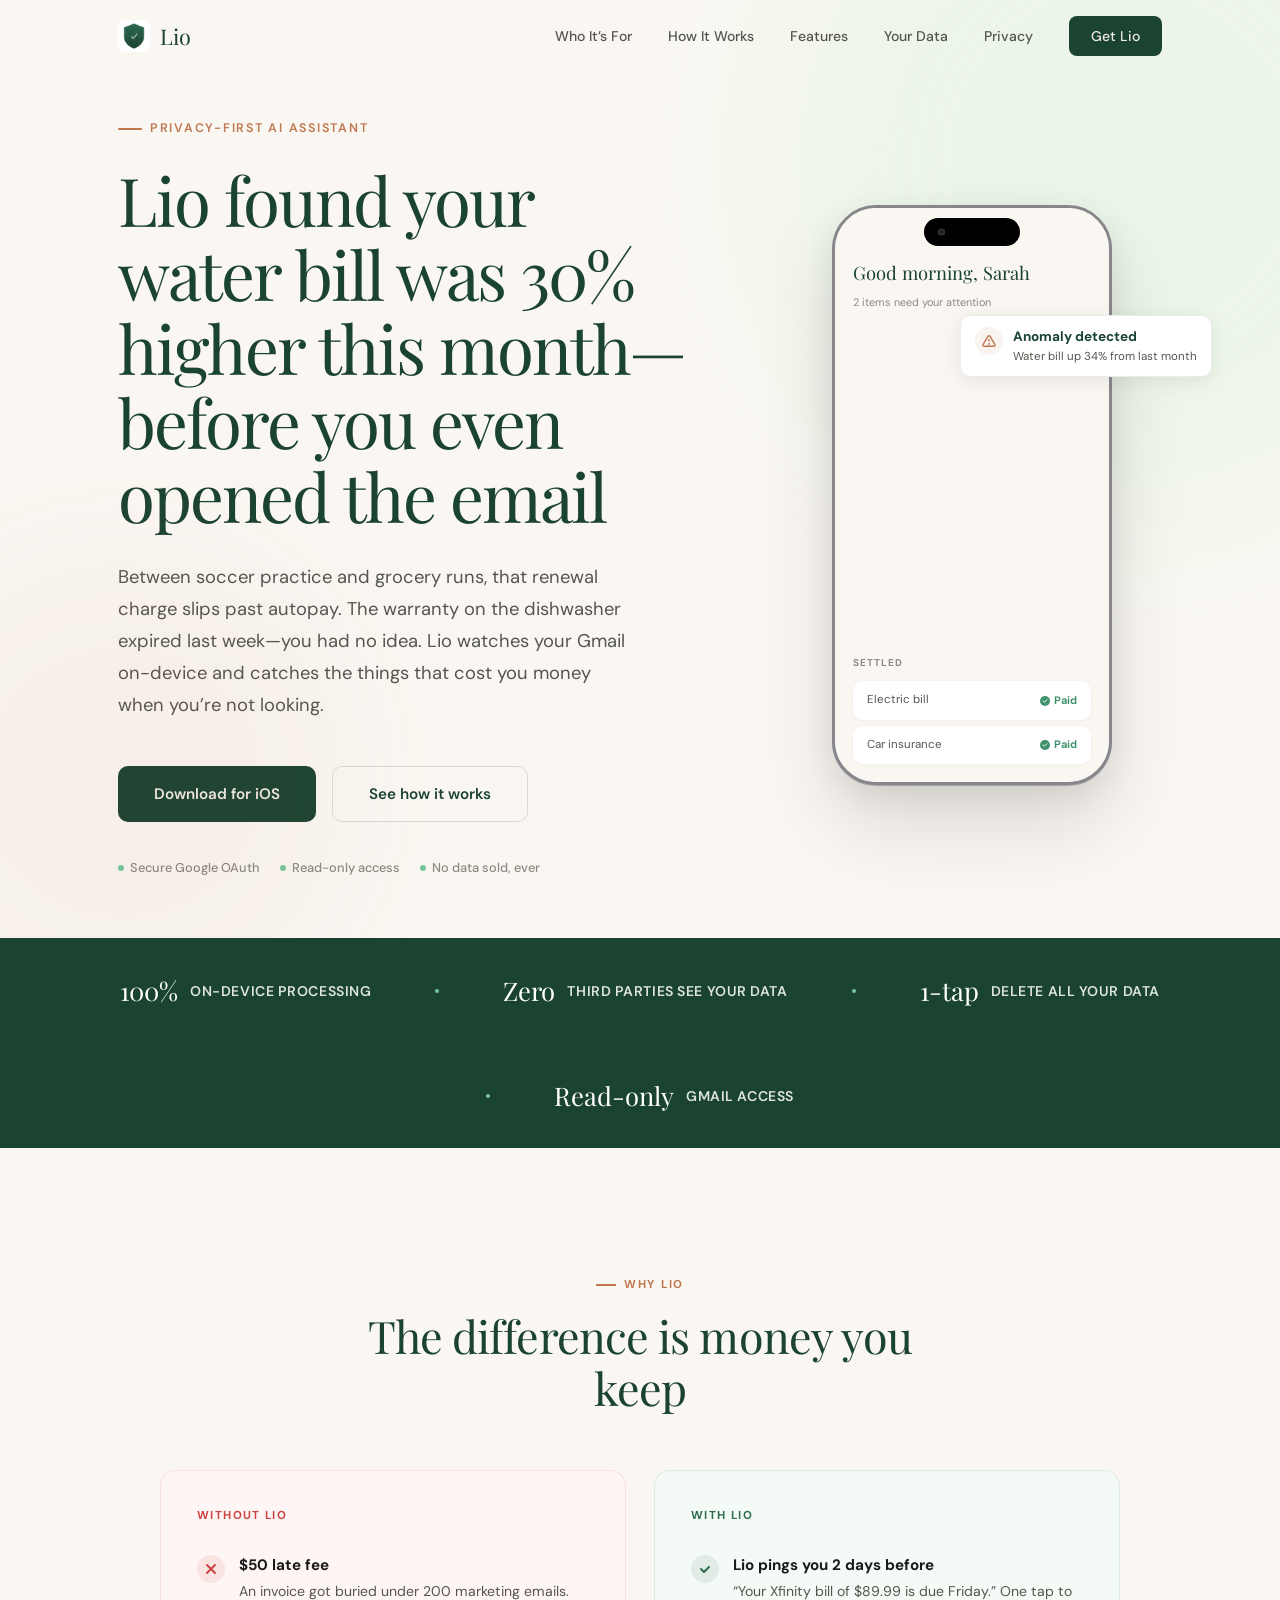
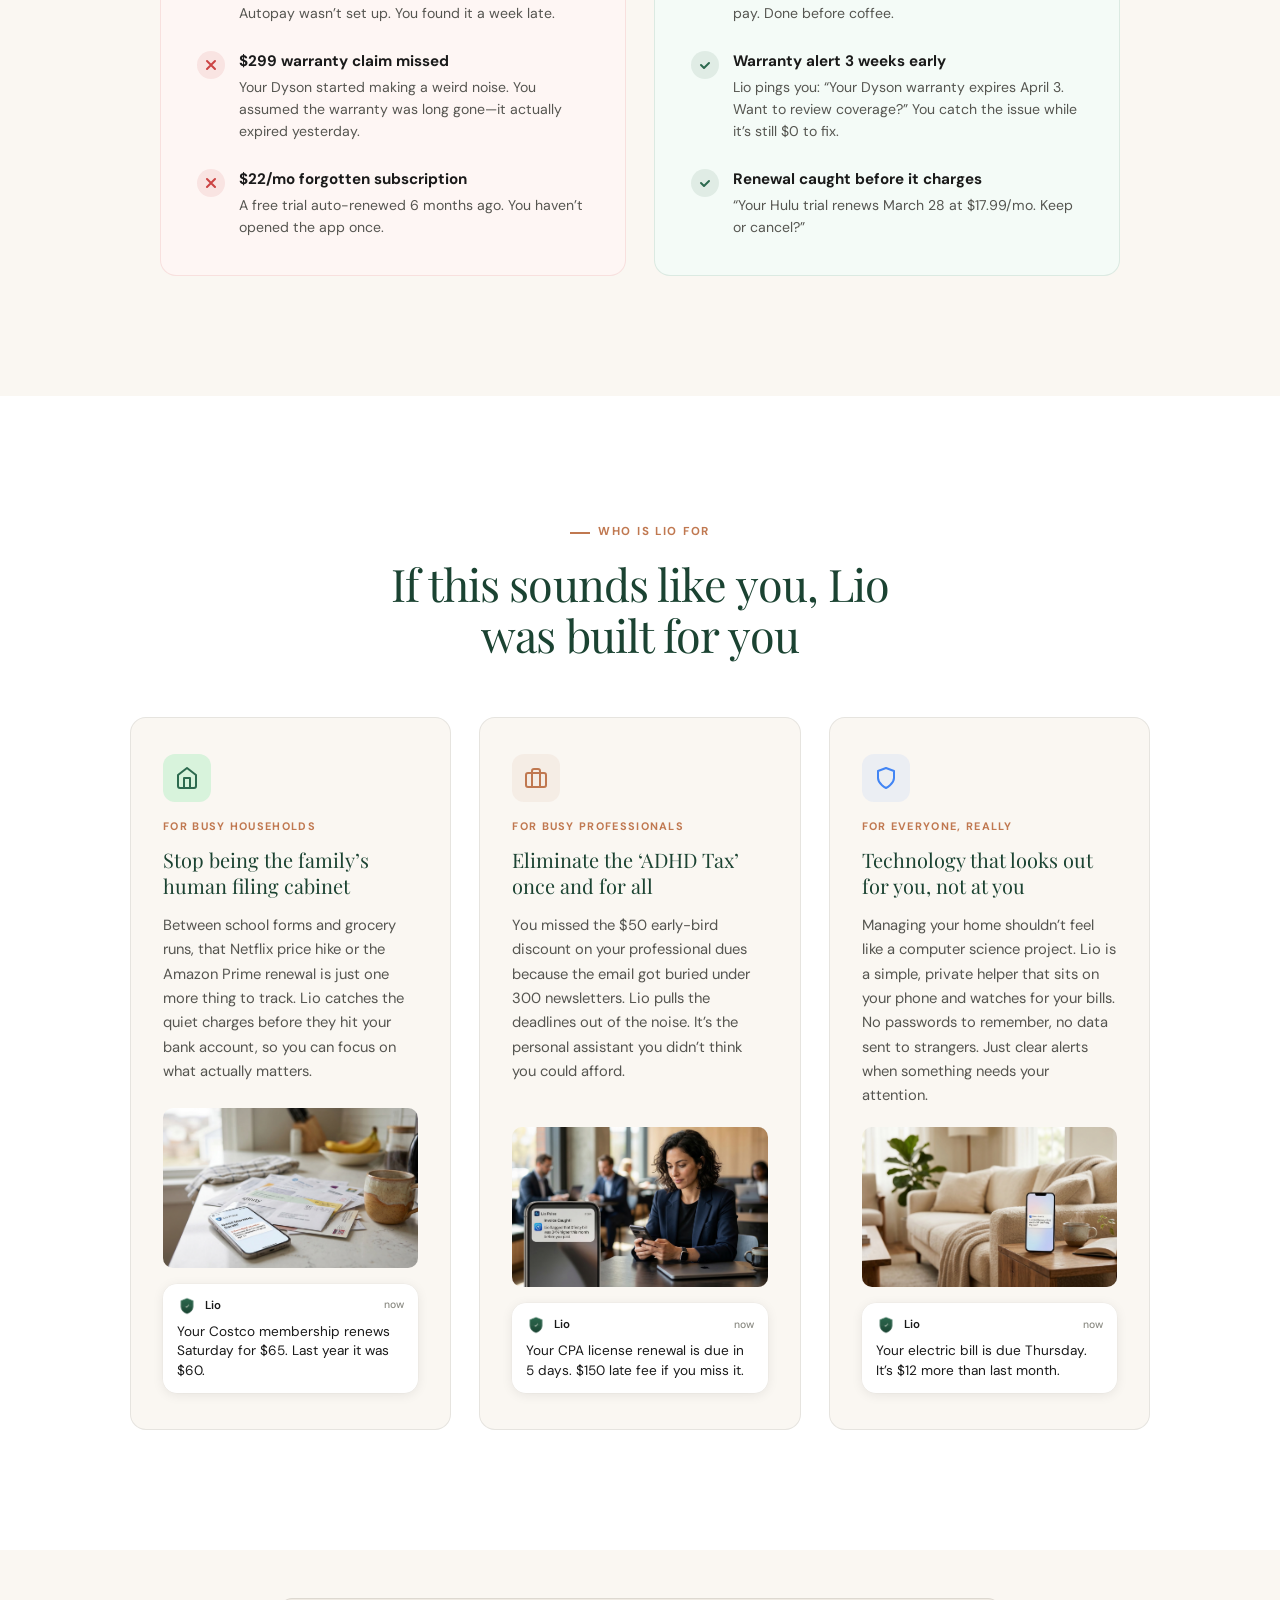
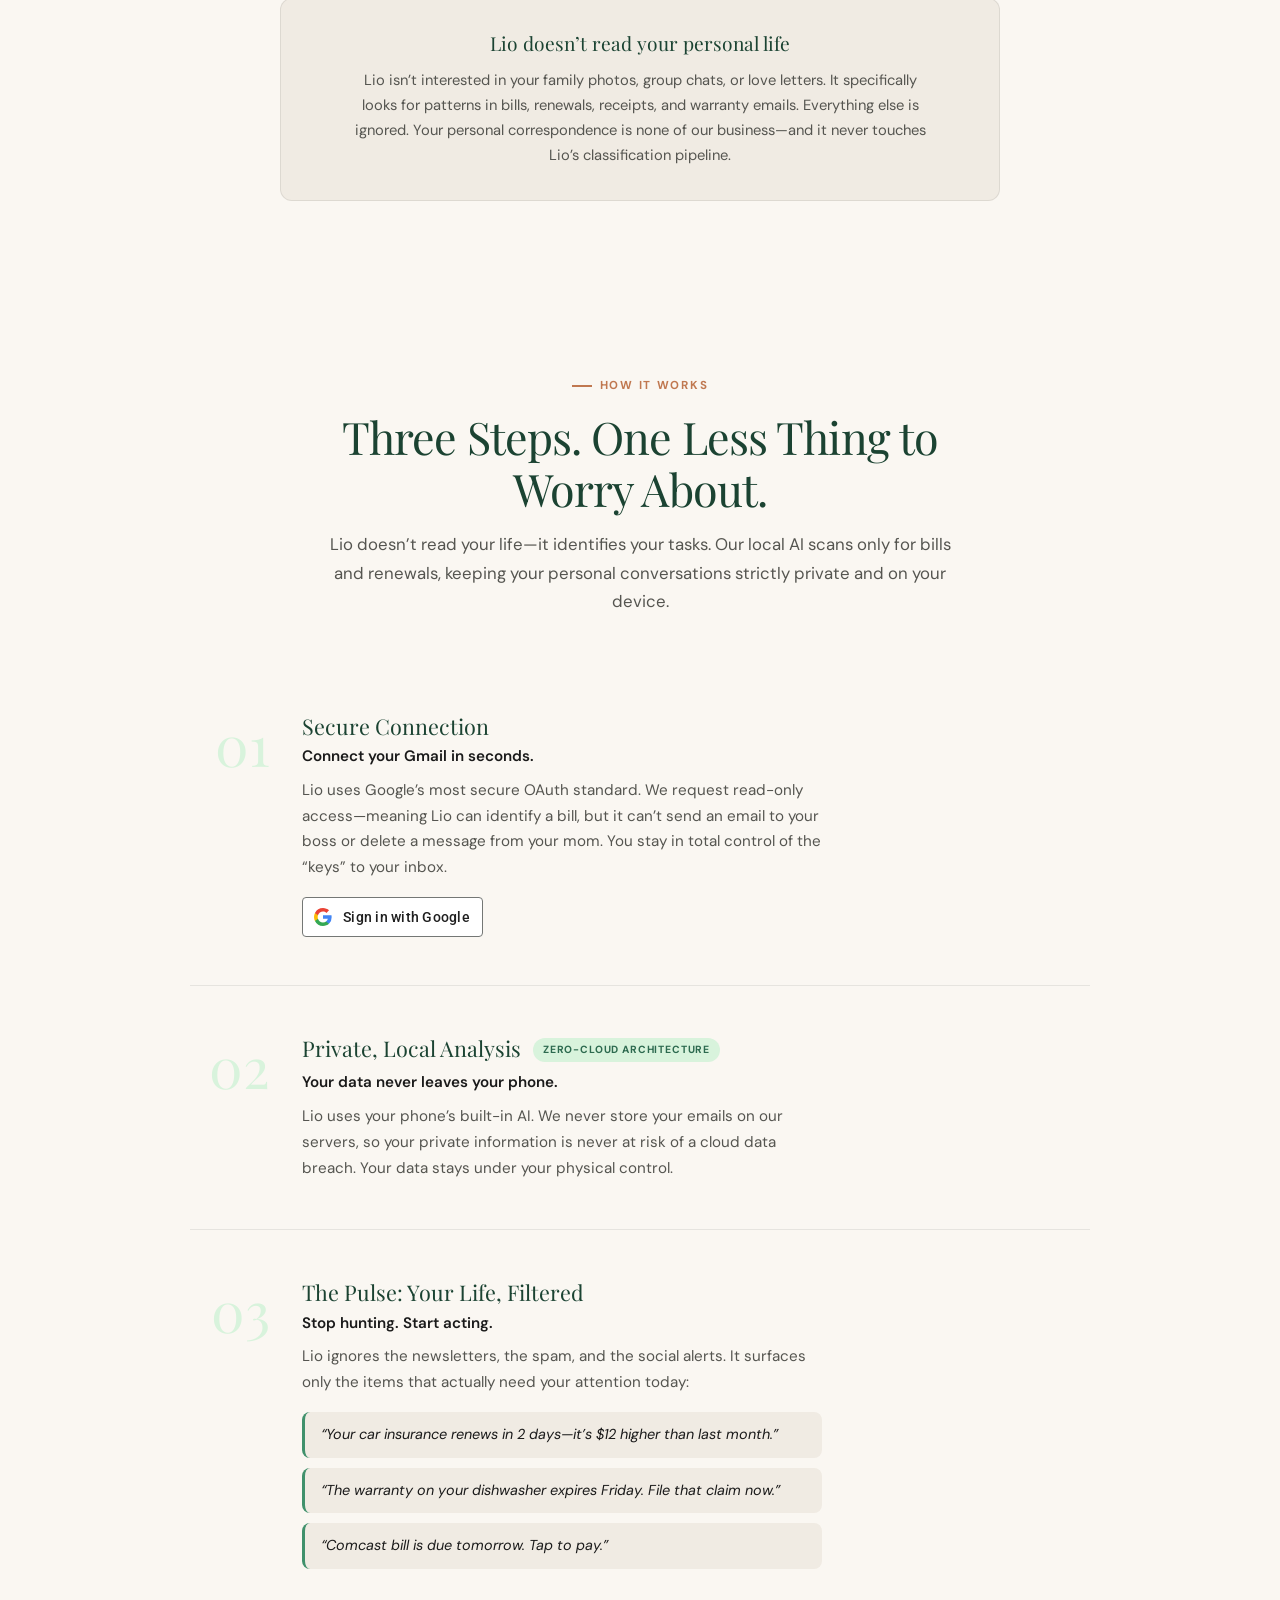
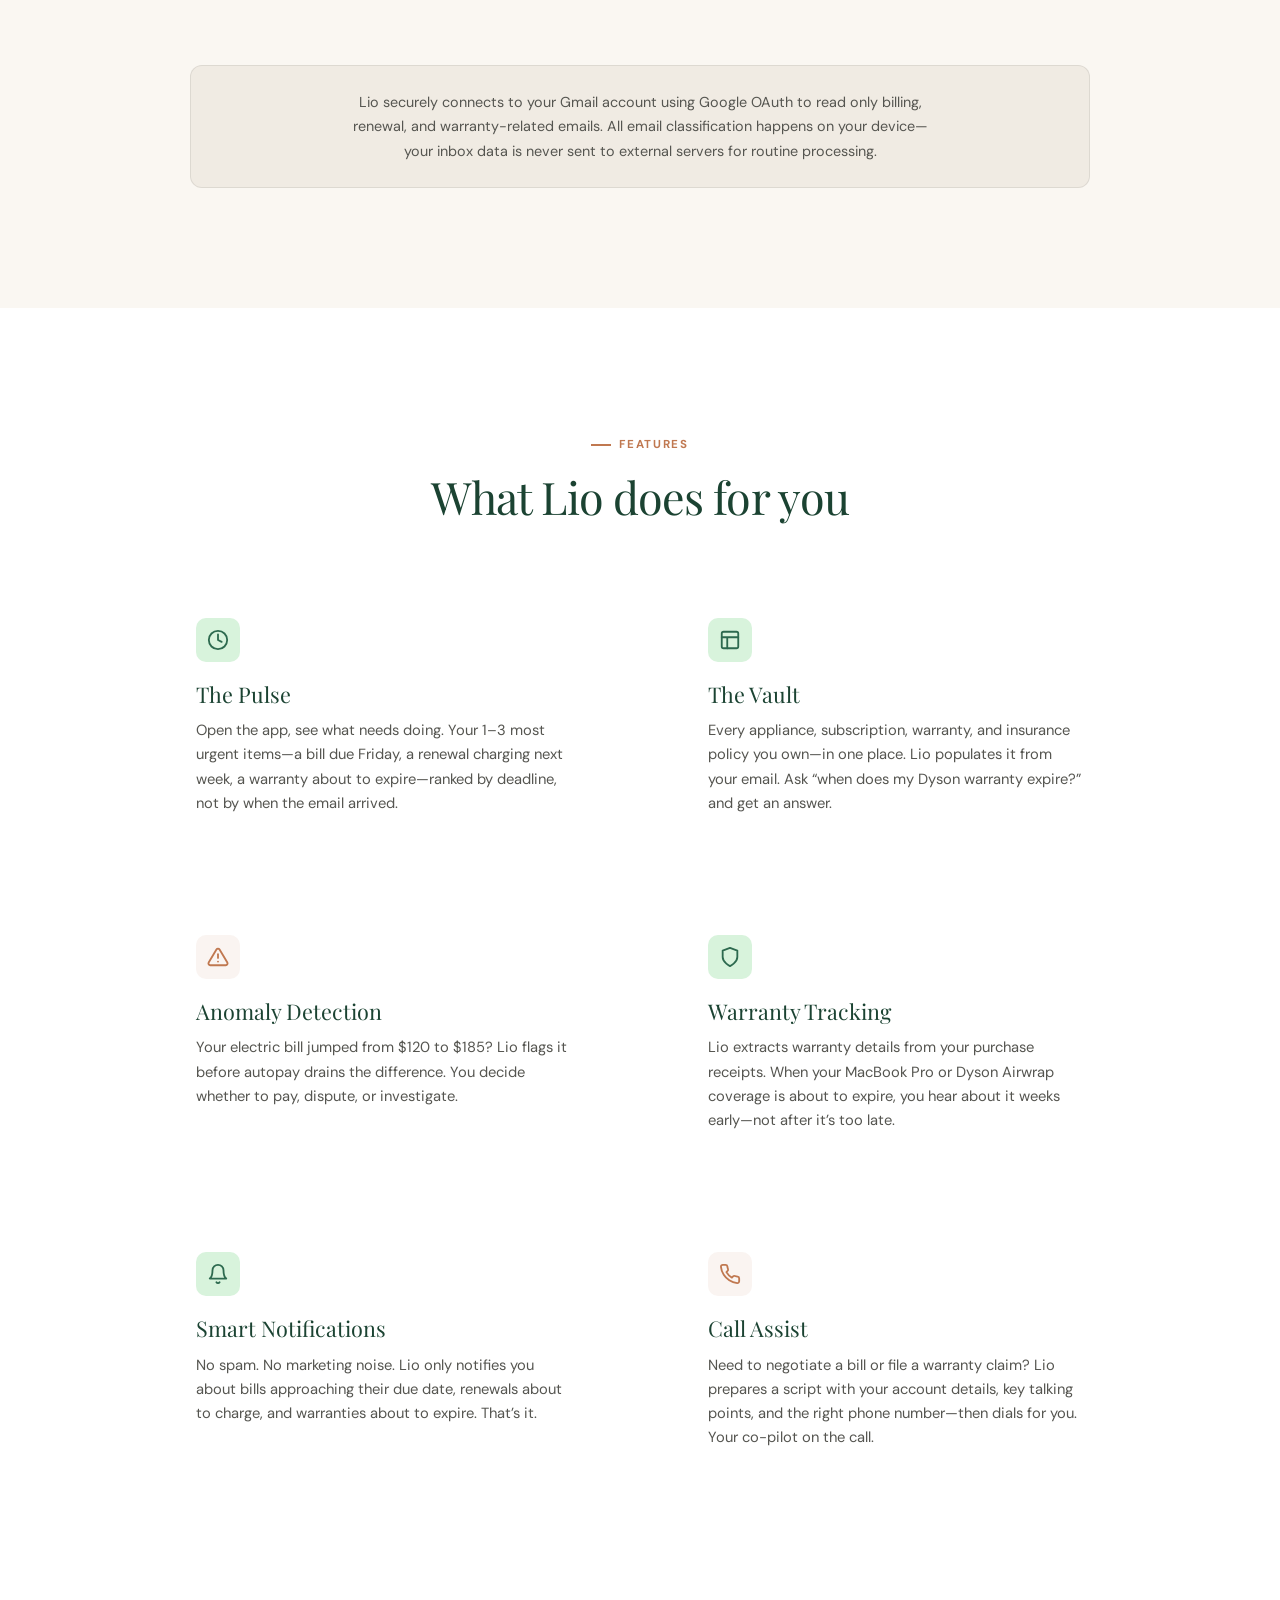
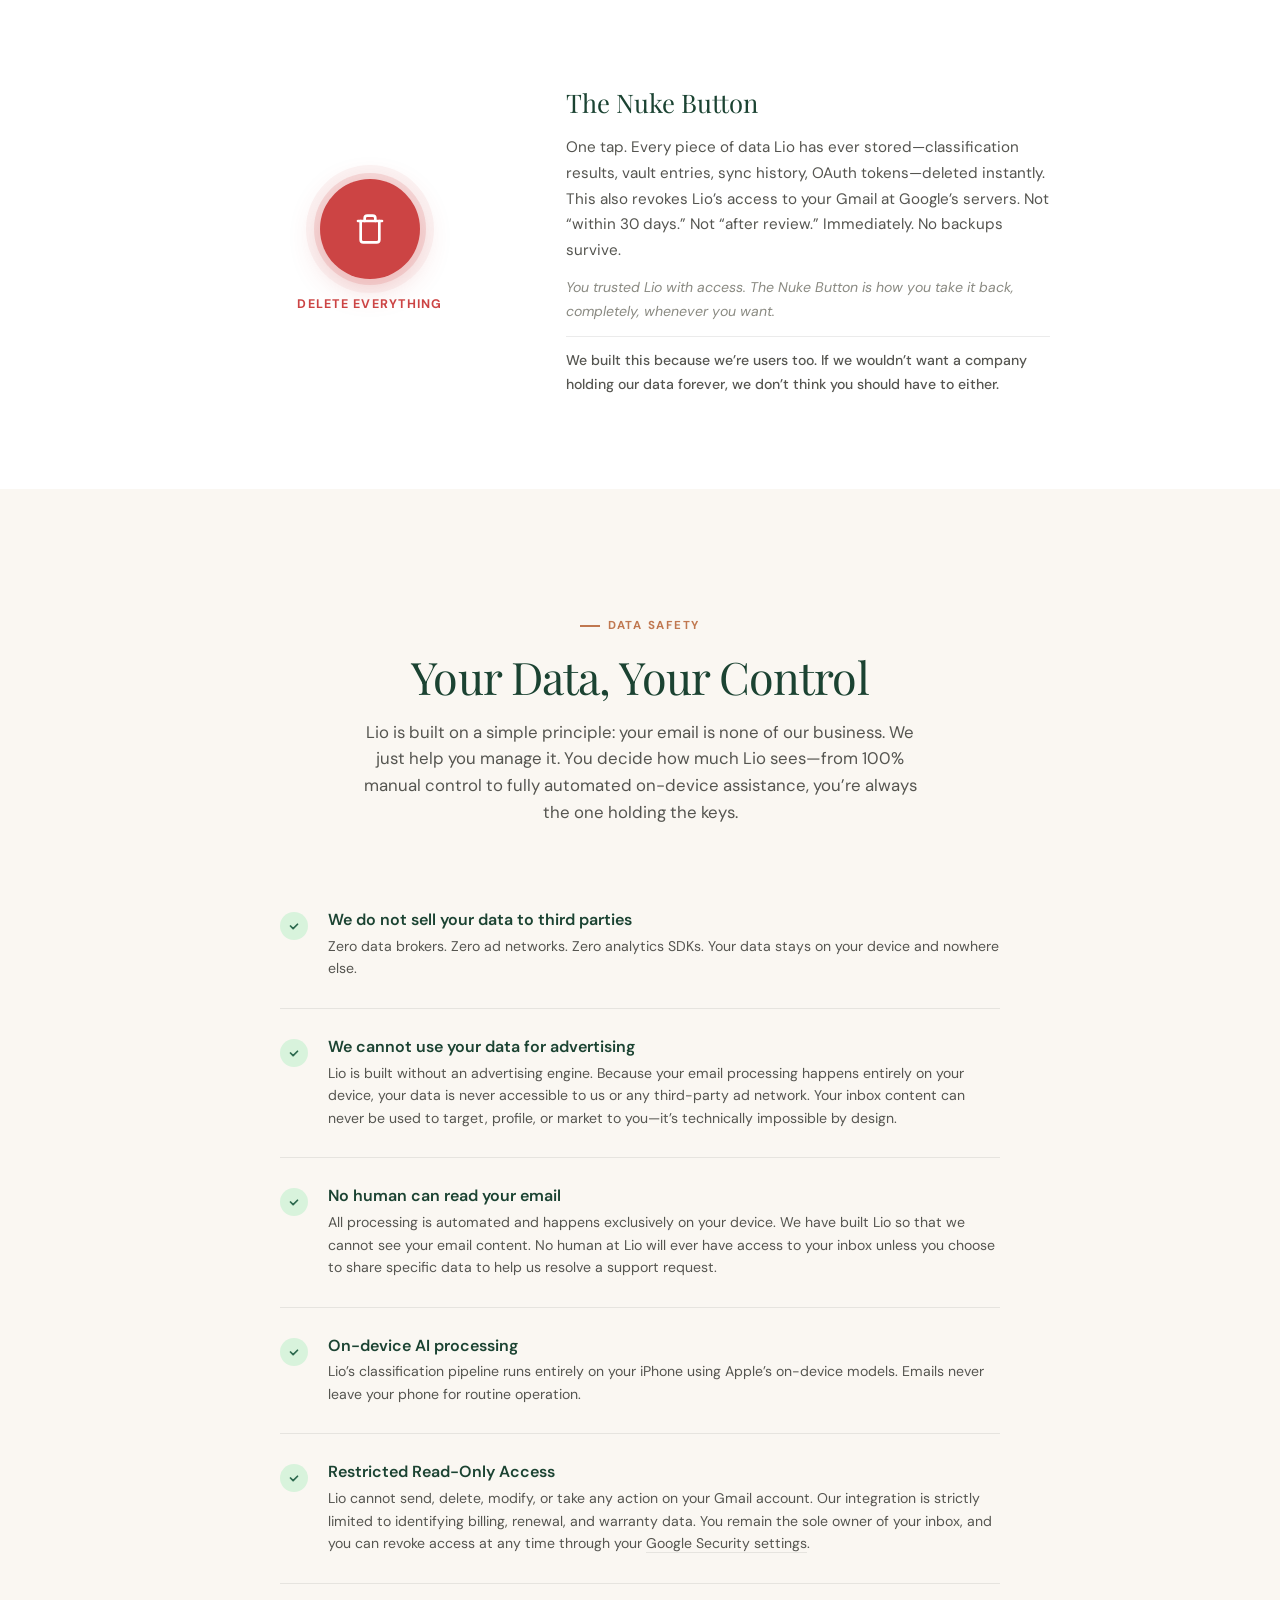
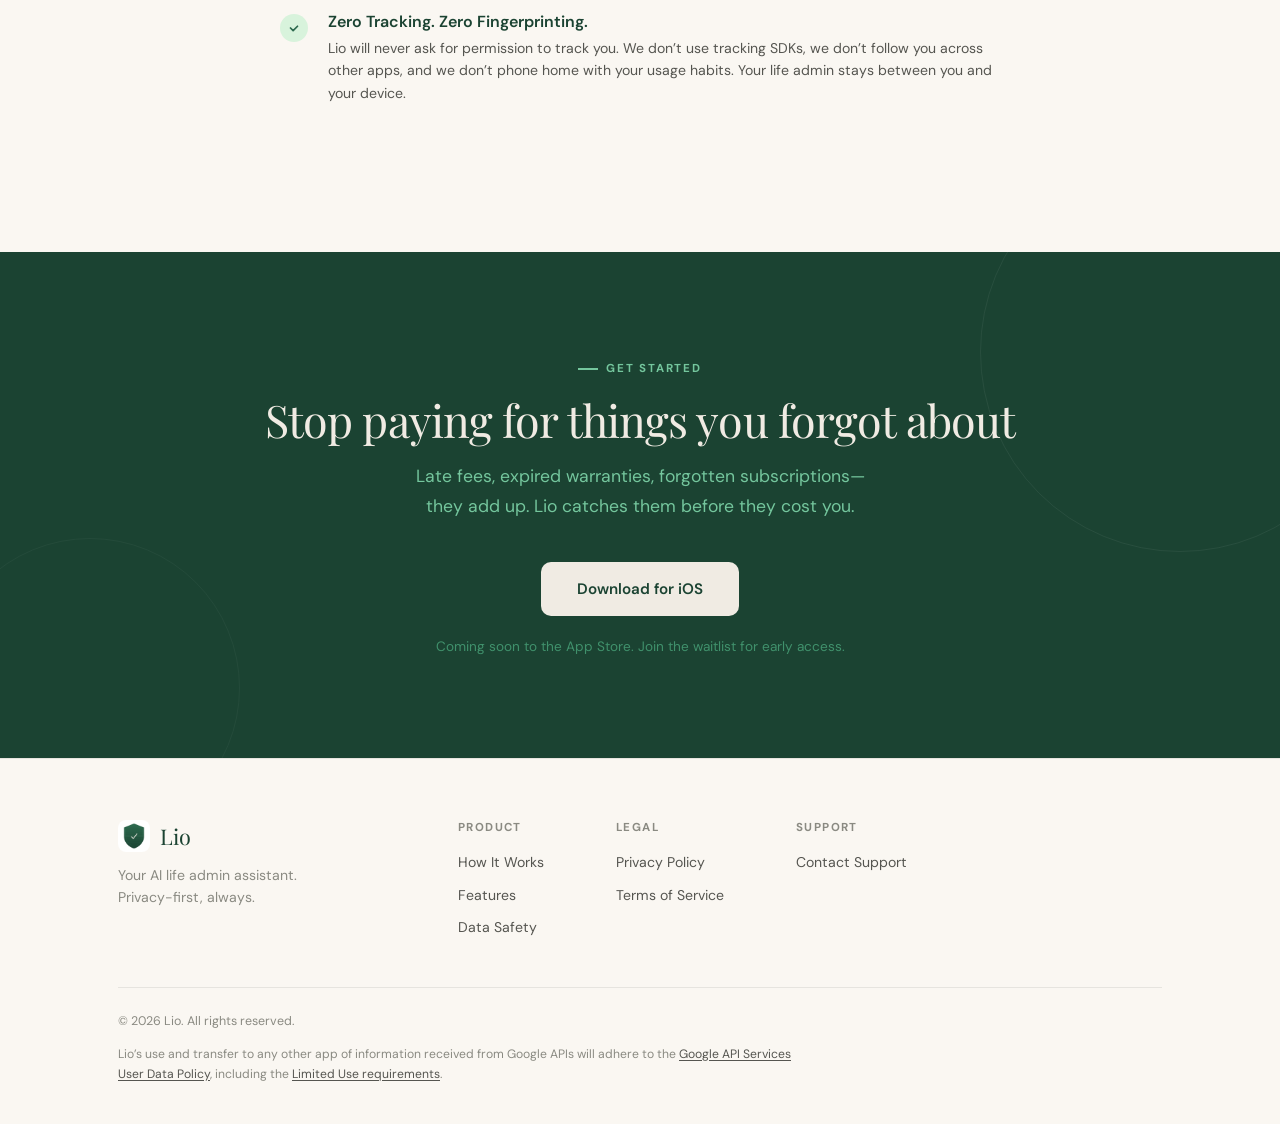
==== commit fad5badb: "Add Call Assist feature card Lio preps a script with account details and talking points, then dials " ====
--- a/index.html
+++ b/index.html
@@ -419,6 +419,14 @@
           <h3>Smart Notifications</h3>
           <p>No spam. No marketing noise. Lio only notifies you about bills approaching their due date, renewals about to charge, and warranties about to expire. That&rsquo;s it.</p>
         </div>
+
+        <div class="feat reveal">
+          <div class="feat-icon terra">
+            <svg viewBox="0 0 24 24"><path d="M22 16.92v3a2 2 0 01-2.18 2 19.79 19.79 0 01-8.63-3.07 19.5 19.5 0 01-6-6 19.79 19.79 0 01-3.07-8.67A2 2 0 014.11 2h3a2 2 0 012 1.72 12.84 12.84 0 00.7 2.81 2 2 0 01-.45 2.11L8.09 9.91a16 16 0 006 6l1.27-1.27a2 2 0 012.11-.45 12.84 12.84 0 002.81.7A2 2 0 0122 16.92z"/></svg>
+          </div>
+          <h3>Call Assist</h3>
+          <p>Need to negotiate a bill or file a warranty claim? Lio prepares a script with your account details, key talking points, and the right phone number&mdash;then dials for you. Your co-pilot on the call.</p>
+        </div>
       </div>
     </div>
   </section>
